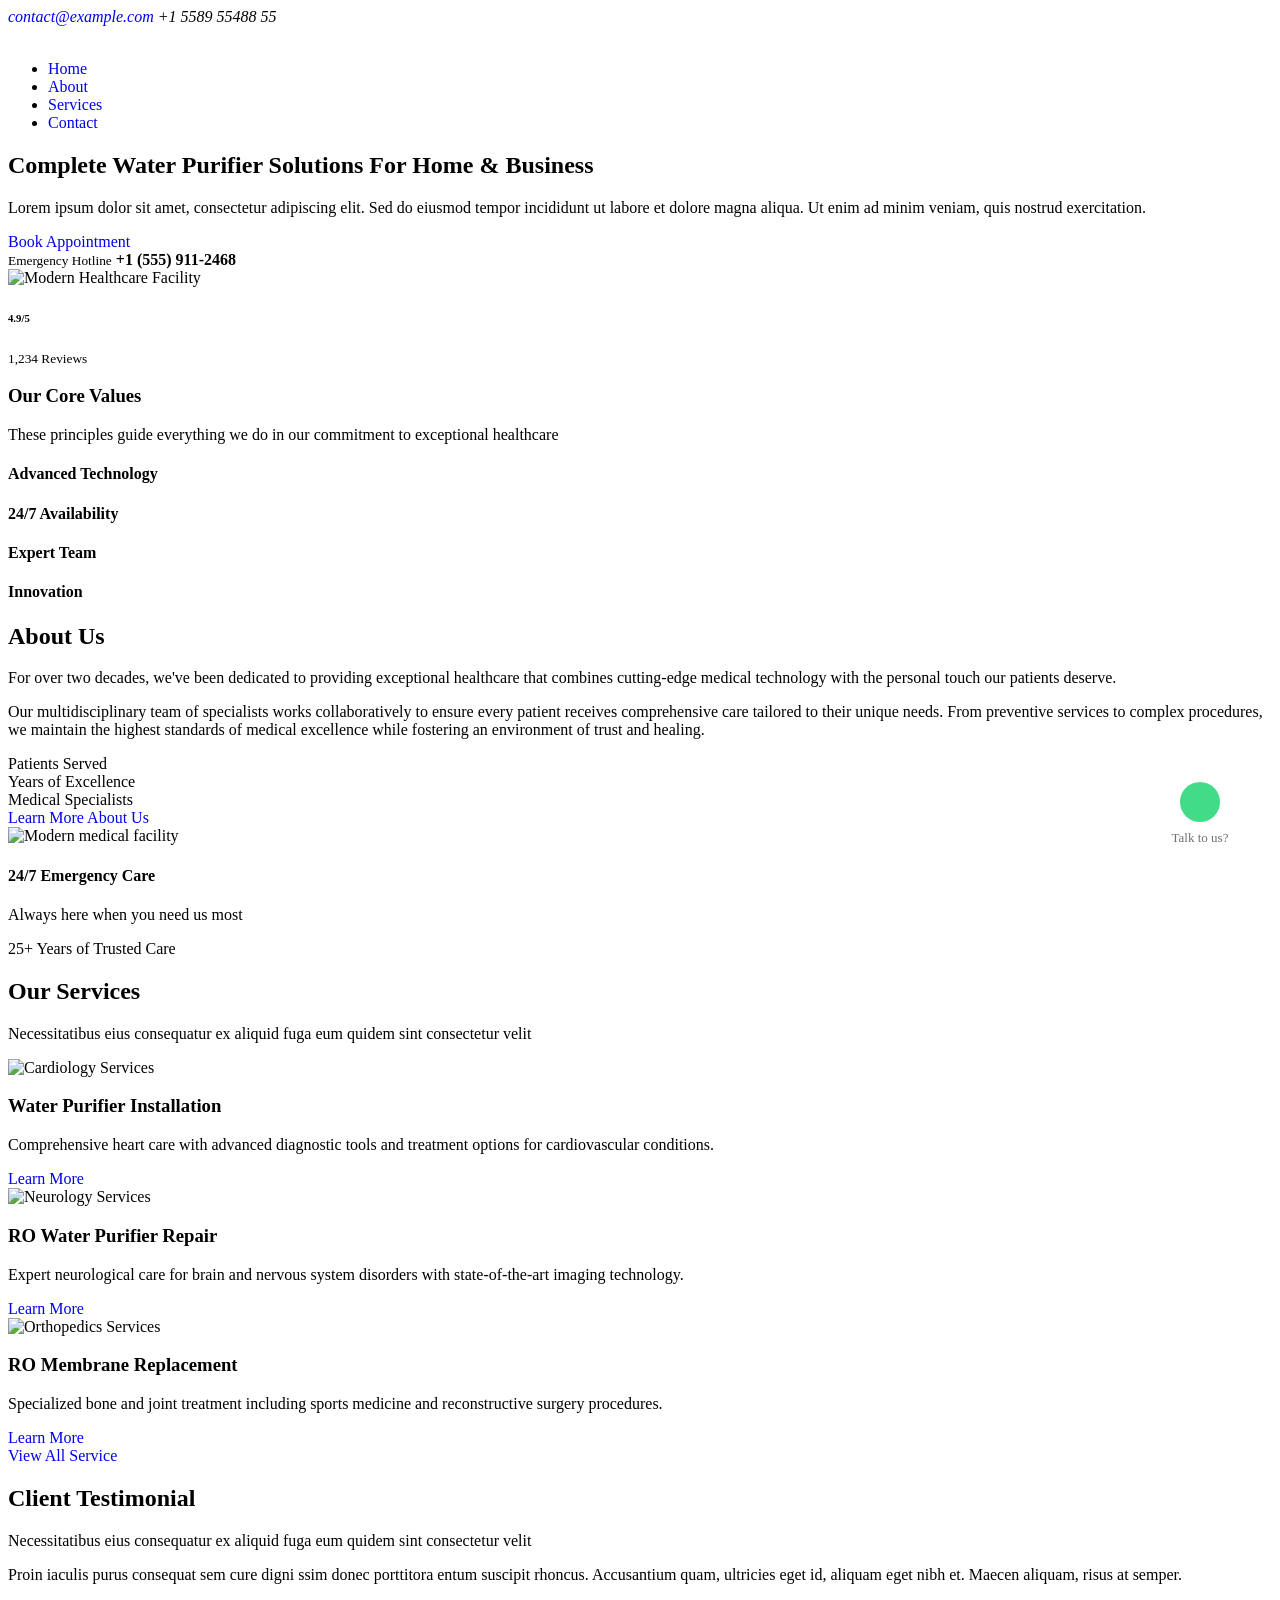
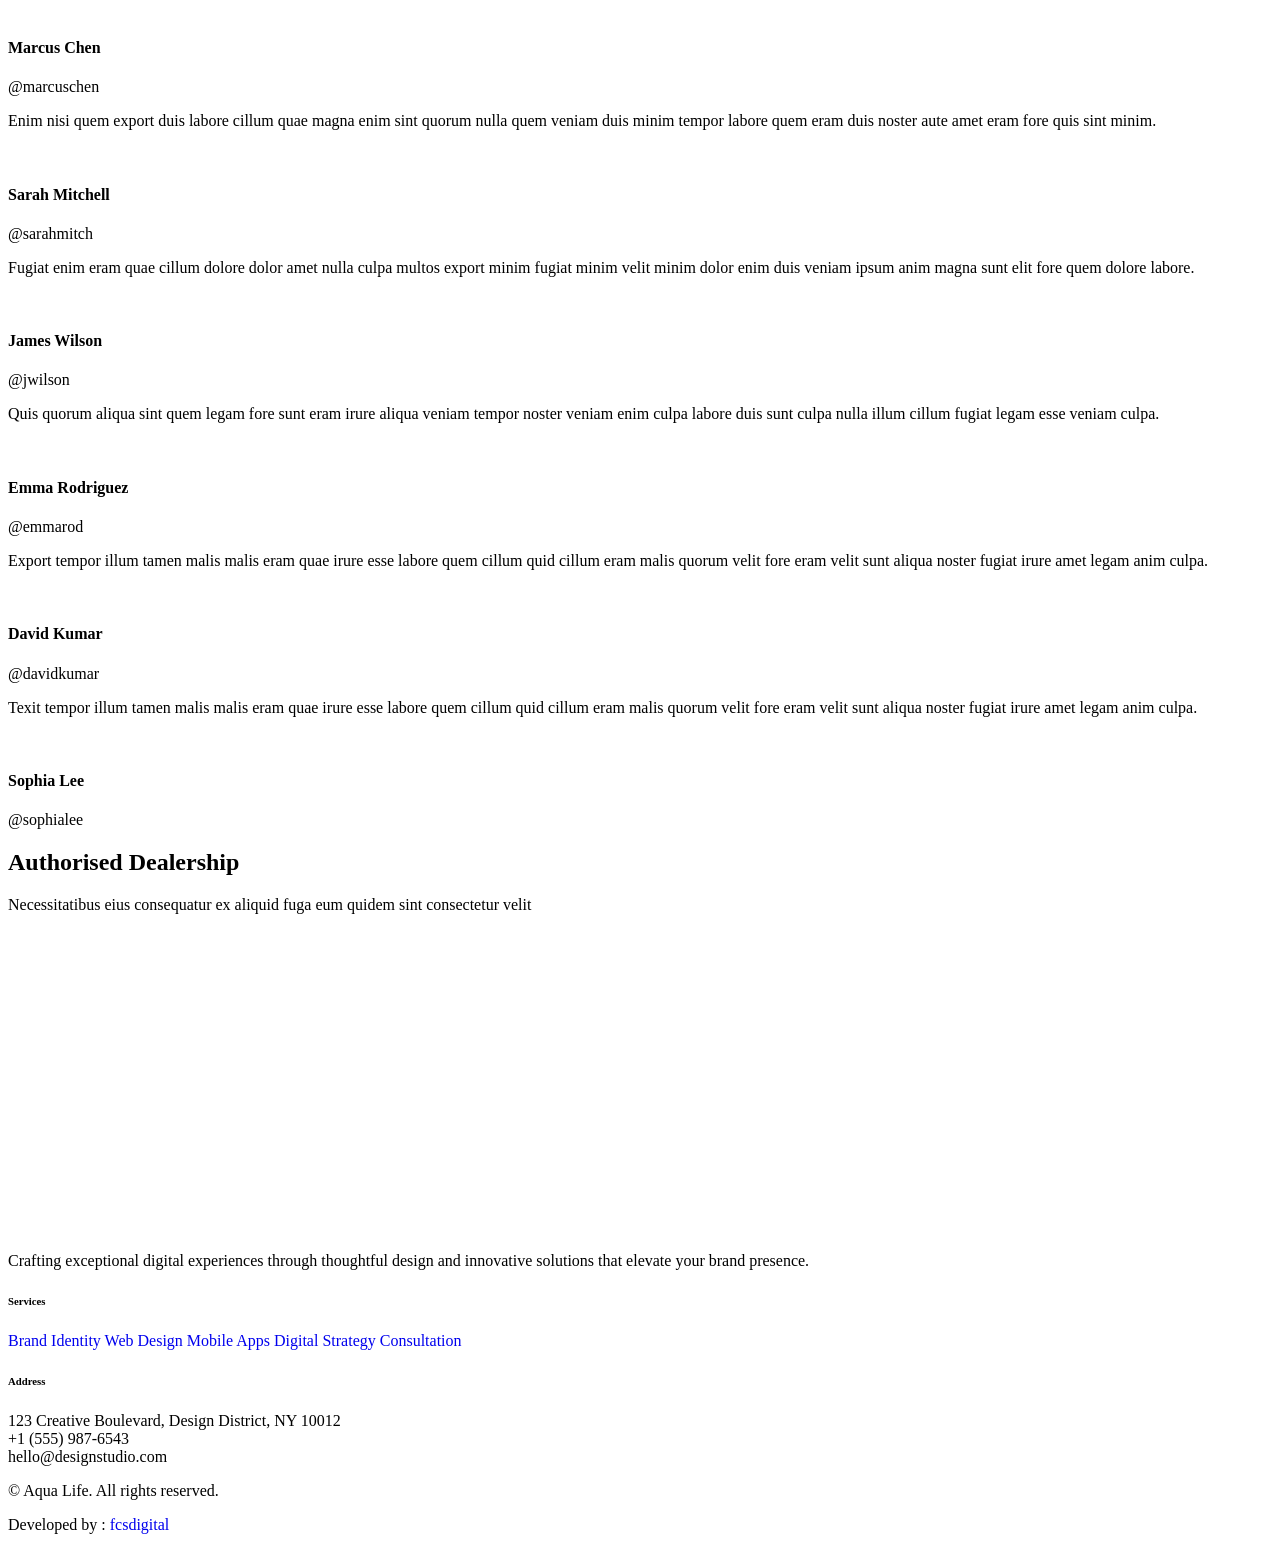
==== index.html @ d65ef641 "Add files via upload" ====
<!DOCTYPE html>
<html lang="en">

<head>
  <meta charset="utf-8">
  <meta content="width=device-width, initial-scale=1.0" name="viewport">
  <title>Aqua Life</title>
  <meta name="description" content="">
  <meta name="keywords" content="">

  <!-- Favicons -->
  <link href="assets/img/favicon.png" rel="icon">
  <link href="assets/img/apple-touch-icon.png" rel="apple-touch-icon">

  <!-- Fonts -->
  <link href="https://fonts.googleapis.com" rel="preconnect">
  <link href="https://fonts.gstatic.com" rel="preconnect" crossorigin>
  <link
    href="https://fonts.googleapis.com/css2?family=Roboto:ital,wght@0,100;0,300;0,400;0,500;0,700;0,900;1,100;1,300;1,400;1,500;1,700;1,900&family=Montserrat:ital,wght@0,100;0,200;0,300;0,400;0,500;0,600;0,700;0,800;0,900;1,100;1,200;1,300;1,400;1,500;1,600;1,700;1,800;1,900&family=Lato:ital,wght@0,100;0,300;0,400;0,700;0,900;1,100;1,300;1,400;1,700;1,900&display=swap"
    rel="stylesheet">

  <!-- Vendor CSS Files -->
  <link href="assets/vendor/bootstrap/css/bootstrap.min.css" rel="stylesheet">
  <link href="assets/vendor/bootstrap-icons/bootstrap-icons.css" rel="stylesheet">
  <link href="assets/vendor/aos/aos.css" rel="stylesheet">
  <link href="assets/vendor/glightbox/css/glightbox.min.css" rel="stylesheet">
  <link href="assets/vendor/fontawesome-free/css/all.min.css" rel="stylesheet">
  <link href="assets/vendor/swiper/swiper-bundle.min.css" rel="stylesheet">

  <!-- Main CSS File -->
  <link href="assets/css/main.css" rel="stylesheet">

  <!-- =======================================================
  * Template Name: Clinic
  * Template URL: https://bootstrapmade.com/clinic-bootstrap-template/
  * Updated: Jul 23 2025 with Bootstrap v5.3.7
  * Author: BootstrapMade.com
  * License: https://bootstrapmade.com/license/
  ======================================================== -->
</head>

<body class="index-page">

  <header id="header" class="header">

    <div class="topbar d-flex align-items-center dark-background">
      <div class="container d-flex justify-content-center justify-content-md-between">
        <div class="contact-info d-flex align-items-center">
          <i class="bi bi-envelope d-flex align-items-center"><a
              href="mailto:contact@example.com">contact@example.com</a></i>
          <i class="bi bi-phone d-flex align-items-center ms-4"><span>+1 5589 55488 55</span></i>
        </div>
        <div class="social-links d-none d-md-flex align-items-center">
          <a href="#!" class="twitter"><i class="bi bi-twitter-x"></i></a>
          <a href="#!" class="facebook"><i class="bi bi-facebook"></i></a>
          <a href="#!" class="instagram"><i class="bi bi-instagram"></i></a>
          <a href="#!" class="linkedin"><i class="bi bi-linkedin"></i></a>
        </div>
      </div>
    </div><!-- End Top Bar -->

    <div class="branding d-flex align-items-cente">

      <div class="container position-relative d-flex align-items-center justify-content-between">
        <a href="index.html" class="logo d-flex align-items-center">
          <!-- Uncomment the line below if you also wish to use an image logo -->
          <img src="assets/logo.png" alt="">
          <!-- <h1 class="sitename">Clinic</h1> -->
        </a>

        <nav id="navmenu" class="navmenu">
          <ul>
            <li><a href="index.html" class="active">Home</a></li>
            <li><a href="about.html">About</a></li>
            <li><a href="services.html">Services</a></li>
            <li><a href="contact.html">Contact</a></li>
          </ul>
          <i class="mobile-nav-toggle d-xl-none bi bi-list"></i>
        </nav>

      </div>

    </div>

  </header>

  <main class="main">

    <!-- Hero Section -->
    <section id="hero" class="hero mt_top_section">

      <div class="container" data-aos="fade-up" data-aos-delay="100">

        <div class="row align-items-center">
          <div class="col-lg-6">
            <div class="hero-content">

<h1 data-aos="fade-right" data-aos-delay="300">
    Complete <span class="highlight">Water Purifier Solutions</span> For Home & Business
</h1>

              <p class="hero-description" data-aos="fade-right" data-aos-delay="400">
                Lorem ipsum dolor sit amet, consectetur adipiscing elit. Sed do eiusmod tempor incididunt ut labore et
                dolore magna aliqua. Ut enim ad minim veniam, quis nostrud exercitation.
              </p>

              <div class="hero-actions" data-aos="fade-right" data-aos-delay="600">

                <a href="appointment.html" class="btn btn-outline glightbox">Book Appointment</a>
              </div>

              <div class="emergency-contact" data-aos="fade-right" data-aos-delay="700">
                <div class="emergency-icon">
                  <i class="bi bi-telephone-fill"></i>
                </div>
                <div class="emergency-info">
                  <small>Emergency Hotline</small>
                  <strong>+1 (555) 911-2468</strong>
                </div>
              </div>
            </div>
          </div>

          <div class="col-lg-6">
            <div class="hero-visual" data-aos="fade-left" data-aos-delay="400">
              <div class="main-image">
                <img src="assets/img/aqua_life.jpg" alt="Modern Healthcare Facility" class="img-fluid">
                <div class="floating-card rating-card">
                  <div class="card-content">
                    <div class="rating-stars">
                      <i class="bi bi-star-fill"></i>
                      <i class="bi bi-star-fill"></i>
                      <i class="bi bi-star-fill"></i>
                      <i class="bi bi-star-fill"></i>
                      <i class="bi bi-star-fill"></i>
                    </div>
                    <h6>4.9/5</h6>
                    <small>1,234 Reviews</small>
                  </div>
                </div>
              </div>
              <div class="background-elements">
                <div class="element element-1"></div>
                <div class="element element-2"></div>
                <div class="element element-3"></div>
              </div>
            </div>
          </div>
        </div>

      </div>

    </section><!-- /Hero Section -->



    <section id="about" class="about">

      <div class="container" data-aos="fade-up" data-aos-delay="100">

        <div class="values-section" data-aos="fade-up" data-aos-delay="300">
          <div class="row">
            <div class="col-lg-12 text-center">
              <h3>Our Core Values</h3>
              <p class="section-description">These principles guide everything we do in our commitment to exceptional
                healthcare</p>
            </div>
          </div>

          <div class="row">
            <div class="col-lg-3 col-md-6" data-aos="fade-up" data-aos-delay="100">
              <div class="value-item">
                <div class="value-icon">
                  <i class="bi bi-shield-check"></i>
                </div>
                <h4>Advanced Technology</h4>
                
              </div>
            </div>

            <div class="col-lg-3 col-md-6" data-aos="fade-up" data-aos-delay="200">
              <div class="value-item">
                <div class="value-icon">
                  <i class="bi bi-clock"></i>
                </div>
                <h4>24/7 Availability</h4>
                
              </div>
            </div>

            <div class="col-lg-3 col-md-6" data-aos="fade-up" data-aos-delay="300">
              <div class="value-item">
                <div class="value-icon">
                  <i class="bi bi-people"></i>
                </div>
                <h4>Expert Team</h4>
                
              </div>
            </div>

            <div class="col-lg-3 col-md-6" data-aos="fade-up" data-aos-delay="400">
              <div class="value-item">
                <div class="value-icon">
                  <i class="bi bi-lightbulb"></i>
                </div>
                <h4>Innovation</h4>
                
              </div>
            </div>
          </div><!-- End Values Row -->
        </div><!-- End Values Section -->


      </div>

    </section><!-- /About Section -->






    <!-- Home About Section -->
    <section id="home-about" class="home-about section">

      <div class="container" data-aos="fade-up" data-aos-delay="100">

        <div class="row align-items-center">
          <div class="col-lg-6 mb-5 mb-lg-0" data-aos="fade-right" data-aos-delay="200">
            <div class="about-content">
              <h2 class="section-heading">About Us</h2>
              <p class="lead-text">For over two decades, we've been dedicated to providing exceptional healthcare that
                combines cutting-edge medical technology with the personal touch our patients deserve.</p>

              <p>Our multidisciplinary team of specialists works collaboratively to ensure every patient receives
                comprehensive care tailored to their unique needs. From preventive services to complex procedures, we
                maintain the highest standards of medical excellence while fostering an environment of trust and
                healing.</p>

              <div class="stats-grid">
                <div class="stat-item">
                  <div class="stat-number purecounter" data-purecounter-start="0" data-purecounter-end="15000"
                    data-purecounter-duration="1"></div>
                  <div class="stat-label">Patients Served</div>
                </div>
                <div class="stat-item">
                  <div class="stat-number purecounter" data-purecounter-start="0" data-purecounter-end="25"
                    data-purecounter-duration="1"></div>
                  <div class="stat-label">Years of Excellence</div>
                </div>
                <div class="stat-item">
                  <div class="stat-number purecounter" data-purecounter-start="0" data-purecounter-end="50"
                    data-purecounter-duration="1"></div>
                  <div class="stat-label">Medical Specialists</div>
                </div>
              </div>

              <div class="cta-section">
                <a href="about.html" class="btn-primary">Learn More About Us</a>
              </div>
            </div>
          </div>

          <div class="col-lg-6" data-aos="fade-left" data-aos-delay="300">
            <div class="about-visual">
              <div class="main-image">
                <img src="assets/home_about_us.jpg" alt="Modern medical facility" class="img-fluid">
              </div>
              <div class="floating-card">
                <div class="card-content">
                  <div class="icon">
                    <i class="bi bi-heart-pulse"></i>
                  </div>
                  <div class="card-text">
                    <h4>24/7 Emergency Care</h4>
                    <p>Always here when you need us most</p>
                  </div>
                </div>
              </div>
              <div class="experience-badge">
                <div class="badge-content">
                  <span class="years">25+</span>
                  <span class="text">Years of Trusted Care</span>
                </div>
              </div>
            </div>
          </div>
        </div>

      </div>

    </section><!-- /Home About Section -->


    <section id="services" class="services section">

            <!-- Section Title -->
      <div class="container section-title" data-aos="fade-up">
        <h2>Our Services</h2>
        <p>Necessitatibus eius consequatur ex aliquid fuga eum quidem sint consectetur velit</p>
      </div><!-- End Section Title -->

      <div class="container" data-aos="fade-up" data-aos-delay="100">

        <div class="row gy-4">

          <div class="col-lg-4 col-md-6" data-aos="fade-up" data-aos-delay="200">
            <div class="service-item">
              <div class="service-image">
                <img src="assets/img/s1.jpg" alt="Cardiology Services" class="img-fluid">
                <div class="service-overlay">
                  <i class="fas fa-heartbeat"></i>
                </div>
              </div>
              <div class="service-content">
                <h3>Water Purifier Installation</h3>
                <p>Comprehensive heart care with advanced diagnostic tools and treatment options for cardiovascular
                  conditions.</p>

                <a href="service-details.html" class="service-btn">
                  <span>Learn More</span>
                  <i class="fas fa-arrow-right"></i>
                </a>
              </div>
            </div>
          </div><!-- End Service Item -->

          <div class="col-lg-4 col-md-6" data-aos="fade-up" data-aos-delay="250">
            <div class="service-item">
              <div class="service-image">
                <img src="assets/img/s2.jpg" alt="Neurology Services" class="img-fluid">
                <div class="service-overlay">
                  <i class="fas fa-brain"></i>
                </div>
              </div>
              <div class="service-content">
                <h3>RO Water Purifier Repair</h3>
                <p>Expert neurological care for brain and nervous system disorders with state-of-the-art imaging
                  technology.</p>

                <a href="service-details.html" class="service-btn">
                  <span>Learn More</span>
                  <i class="fas fa-arrow-right"></i>
                </a>
              </div>
            </div>
          </div><!-- End Service Item -->

          <div class="col-lg-4 col-md-6" data-aos="fade-up" data-aos-delay="300">
            <div class="service-item">
              <div class="service-image">
                <img src="assets/img/s1.jpg" alt="Orthopedics Services" class="img-fluid">
                <div class="service-overlay">
                  <i class="fas fa-bone"></i>
                </div>
              </div>
              <div class="service-content">
                <h3>RO Membrane Replacement</h3>
                <p>Specialized bone and joint treatment including sports medicine and reconstructive surgery procedures.
                </p>

                <a href="service-details.html" class="service-btn">
                  <span>Learn More</span>
                  <i class="fas fa-arrow-right"></i>
                </a>
              </div>
            </div>
          </div><!-- End Service Item -->

        </div>

                <div class="text-center mt-5" data-aos="fade-up" data-aos-delay="700">
          <a href="doctors.html" class="btn-view-all">
            View All Service
            <i class="bi bi-arrow-right"></i>
          </a>
        </div>

      </div>

    </section><!-- /Services Section -->


    <!-- Featured Testimonials Section -->
    <section id="featured-testimonials" class="featured-testimonials section">

            <!-- Section Title -->
      <div class="container section-title" data-aos="fade-up">
        <h2>Client Testimonial</h2>
        <p>Necessitatibus eius consequatur ex aliquid fuga eum quidem sint consectetur velit</p>
      </div><!-- End Section Title -->

      <div class="container" data-aos="fade-up" data-aos-delay="100">

        <div class="testimonials-14 swiper init-swiper">
          <script type="application/json" class="swiper-config">
            {
              "loop": true,
              "speed": 600,
              "autoplay": {
                "delay": 5000
              },
              "slidesPerView": 3,
              "spaceBetween": 24,
              "pagination": {
                "el": ".swiper-pagination",
                "type": "bullets",
                "clickable": true
              },
              "breakpoints": {
                "320": {
                  "slidesPerView": 1,
                  "spaceBetween": 16
                },
                "768": {
                  "slidesPerView": 2,
                  "spaceBetween": 24
                },
                "1200": {
                  "slidesPerView": 3,
                  "spaceBetween": 24
                }
              }
            }
          </script>

          <div class="swiper-wrapper">

            <!-- Testimonial Item 1 -->
            <div class="swiper-slide">
              <div class="testimonial-item">
                <div class="stars">
                  <i class="bi bi-star-fill"></i>
                  <i class="bi bi-star-fill"></i>
                  <i class="bi bi-star-fill"></i>
                  <i class="bi bi-star-fill"></i>
                  <i class="bi bi-star-fill"></i>
                </div>
                <p>Proin iaculis purus consequat sem cure digni ssim donec porttitora entum suscipit rhoncus.
                  Accusantium quam, ultricies eget id, aliquam eget nibh et. Maecen aliquam, risus at semper.</p>
                <div class="profile">
                  <img src="assets/img/person/person-m-9.webp" class="testimonial-img" alt="" loading="lazy">
                  <div class="info">
                    <h4>Marcus Chen <i class="bi bi-patch-check-fill"></i></h4>
                    <span>@marcuschen</span>
                  </div>
                </div>
              </div>
            </div><!-- End testimonial item -->

            <!-- Testimonial Item 2 -->
            <div class="swiper-slide">
              <div class="testimonial-item">
                <div class="stars">
                  <i class="bi bi-star-fill"></i>
                  <i class="bi bi-star-fill"></i>
                  <i class="bi bi-star-fill"></i>
                  <i class="bi bi-star-fill"></i>
                  <i class="bi bi-star-fill"></i>
                </div>
                <p>Enim nisi quem export duis labore cillum quae magna enim sint quorum nulla quem veniam duis minim
                  tempor labore quem eram duis noster aute amet eram fore quis sint minim.</p>
                <div class="profile">
                  <img src="assets/img/person/person-f-5.webp" class="testimonial-img" alt="" loading="lazy">
                  <div class="info">
                    <h4>Sarah Mitchell <i class="bi bi-patch-check-fill"></i></h4>
                    <span>@sarahmitch</span>
                  </div>
                </div>
              </div>
            </div><!-- End testimonial item -->

            <!-- Testimonial Item 3 -->
            <div class="swiper-slide">
              <div class="testimonial-item">
                <div class="stars">
                  <i class="bi bi-star-fill"></i>
                  <i class="bi bi-star-fill"></i>
                  <i class="bi bi-star-fill"></i>
                  <i class="bi bi-star-fill"></i>
                  <i class="bi bi-star-fill"></i>
                </div>
                <p>Fugiat enim eram quae cillum dolore dolor amet nulla culpa multos export minim fugiat minim velit
                  minim dolor enim duis veniam ipsum anim magna sunt elit fore quem dolore labore.</p>
                <div class="profile">
                  <img src="assets/img/person/person-f-12.webp" class="testimonial-img" alt="" loading="lazy">
                  <div class="info">
                    <h4>James Wilson <i class="bi bi-patch-check-fill"></i></h4>
                    <span>@jwilson</span>
                  </div>
                </div>
              </div>
            </div><!-- End testimonial item -->

            <!-- Testimonial Item 4 -->
            <div class="swiper-slide">
              <div class="testimonial-item">
                <div class="stars">
                  <i class="bi bi-star-fill"></i>
                  <i class="bi bi-star-fill"></i>
                  <i class="bi bi-star-fill"></i>
                  <i class="bi bi-star-fill"></i>
                  <i class="bi bi-star-fill"></i>
                </div>
                <p>Quis quorum aliqua sint quem legam fore sunt eram irure aliqua veniam tempor noster veniam enim culpa
                  labore duis sunt culpa nulla illum cillum fugiat legam esse veniam culpa.</p>
                <div class="profile">
                  <img src="assets/img/person/person-m-12.webp" class="testimonial-img" alt="" loading="lazy">
                  <div class="info">
                    <h4>Emma Rodriguez <i class="bi bi-patch-check-fill"></i></h4>
                    <span>@emmarod</span>
                  </div>
                </div>
              </div>
            </div><!-- End testimonial item -->

            <!-- Testimonial Item 5 -->
            <div class="swiper-slide">
              <div class="testimonial-item">
                <div class="stars">
                  <i class="bi bi-star-fill"></i>
                  <i class="bi bi-star-fill"></i>
                  <i class="bi bi-star-fill"></i>
                  <i class="bi bi-star-fill"></i>
                  <i class="bi bi-star-fill"></i>
                </div>
                <p>Export tempor illum tamen malis malis eram quae irure esse labore quem cillum quid cillum eram malis
                  quorum velit fore eram velit sunt aliqua noster fugiat irure amet legam anim culpa.</p>
                <div class="profile">
                  <img src="assets/img/person/person-m-13.webp" class="testimonial-img" alt="" loading="lazy">
                  <div class="info">
                    <h4>David Kumar <i class="bi bi-patch-check-fill"></i></h4>
                    <span>@davidkumar</span>
                  </div>
                </div>
              </div>
            </div><!-- End testimonial item -->

            <!-- Testimonial Item 6 -->
            <div class="swiper-slide">
              <div class="testimonial-item">
                <div class="stars">
                  <i class="bi bi-star-fill"></i>
                  <i class="bi bi-star-fill"></i>
                  <i class="bi bi-star-fill"></i>
                  <i class="bi bi-star-fill"></i>
                  <i class="bi bi-star-fill"></i>
                </div>
                <p>Texit tempor illum tamen malis malis eram quae irure esse labore quem cillum quid cillum eram malis
                  quorum velit fore eram velit sunt aliqua noster fugiat irure amet legam anim culpa.</p>
                <div class="profile">
                  <img src="assets/img/person/person-f-13.webp" class="testimonial-img" alt="" loading="lazy">
                  <div class="info">
                    <h4>Sophia Lee <i class="bi bi-patch-check-fill"></i></h4>
                    <span>@sophialee</span>
                  </div>
                </div>
              </div>
            </div><!-- End testimonial item -->

          </div>

          <div class="swiper-pagination"></div>

        </div>

      </div>

    </section><!-- /Featured Testimonials Section -->


<section class="mt_partner">

            <!-- Section Title -->
      <div class="container section-title" data-aos="fade-up">
        <h2>Authorised Dealership</h2>
        <p>Necessitatibus eius consequatur ex aliquid fuga eum quidem sint consectetur velit</p>
      </div><!-- End Section Title -->

    <div class="container-fluid px-0">

        <div class="partner-slider-wrapper">

            <div class="partner-slider" id="partnerSlider">

                <div class="partner-item">
                    <img src="assets/img/clients/clients-1.webp" alt="">
                </div>

                <div class="partner-item">
                    <img src="assets/img/clients/clients-2.webp" alt="">
                </div>

                <div class="partner-item">
                    <img src="assets/img/clients/clients-3.webp" alt="">
                </div>

                <div class="partner-item">
                    <img src="assets/img/clients/clients-4.webp" alt="">
                </div>

                <div class="partner-item">
                    <img src="assets/img/clients/clients-1.webp" alt="">
                </div>

                <div class="partner-item">
                    <img src="assets/img/clients/clients-2.webp" alt="">
                </div>

                <div class="partner-item">
                    <img src="assets/img/clients/clients-3.webp" alt="">
                </div>

                <div class="partner-item">
                    <img src="assets/img/clients/clients-4.webp" alt="">
                </div>

            </div>

        </div>

    </div>
</section>



  </main>

  <footer id="footer" class="footer-16 footer position-relative">

    <div class="container">

      <div class="footer-main" data-aos="fade-up" data-aos-delay="100">
        <div class="row align-items-start">

          <div class="col-lg-5">
            <div class="brand-section">
              <a href="index.html" class="logo d-flex align-items-center mb-4">
                <img class="footer_logo" src="assets/logo.png" alt="">
              </a>
              <p class="brand-description">Crafting exceptional digital experiences through thoughtful design and
                innovative solutions that elevate your brand presence.</p>


            </div>
          </div>

          <div class="col-lg-7">
            <div class="footer-nav-wrapper">
              <div class="row">





                <div class="col-6 col-lg-6">
                  <div class="nav-column">
                    <h6>Services</h6>
                    <nav class="footer-nav">
                      <a href="#!">Brand Identity</a>
                      <a href="#!">Web Design</a>
                      <a href="#!">Mobile Apps</a>
                      <a href="#!">Digital Strategy</a>
                      <a href="#!">Consultation</a>
                    </nav>
                  </div>
                </div>

                <div class="col-6 col-lg-6">
                  <div class="nav-column">
                    <h6>Address</h6>

              <div class="contact-info mt-1">
                <div class="contact-item">
                  <i class="bi bi-geo-alt"></i>
                  <span>123 Creative Boulevard, Design District, NY 10012</span>
                </div>
                <div class="contact-item">
                  <i class="bi bi-telephone"></i>
                  <span>+1 (555) 987-6543</span>
                </div>
                <div class="contact-item">
                  <i class="bi bi-envelope"></i>
                  <span>hello@designstudio.com</span>
                </div>
              </div>
                  </div>
                </div>




              </div>
            </div>
          </div>

        </div>
      </div>

    </div>

    <div class="footer-bottom">
      <div class="container">
        <div class="bottom-content" data-aos="fade-up" data-aos-delay="300">
          <div class="row align-items-center">

            <div class="col-lg-6">
              <div class="copyright">
                <p>© <span class="sitename">Aqua Life</span>. All rights reserved.</p>
              </div>
            </div>

            <div class="col-lg-6">
              <div class="legal-links">
                <div class="credits">
                  Developed by : <a href="https://www.fcsdigital.com/">fcsdigital</a>
                </div>
              </div>
            </div>

          </div>
        </div>
      </div>
    </div>

  </footer>

  <!-- Scroll Top -->
  <a href="#!" id="scroll-top" class="scroll-top d-flex align-items-center justify-content-center"><i
      class="bi bi-arrow-up-short"></i></a>

  <!-- Preloader -->
  <div id="preloader"></div>



<style type="text/css">
  a{
  text-decoration:none;
}
.floating_btn {
  position: fixed;
  bottom: 30px;
  right: 30px;
  width: 100px;
  height: 100px;
  display: flex;
  flex-direction: column;
  align-items:center;
  justify-content:center;
  z-index: 1000;
}

@keyframes pulsing {
  to {
    box-shadow: 0 0 0 30px rgba(232, 76, 61, 0);
  }
}

.contact_icon {
  background-color: #42db87;
  color: #fff;
  width: 40px;
  height: 40px;
  font-size:20px;
  border-radius: 50px;
  text-align: center;
  box-shadow: 2px 2px 3px #999;
  display: flex;
  align-items: center;
  justify-content: center;
  transform: translatey(0px);
  animation: pulse 1.5s infinite;
  box-shadow: 0 0 0 0 #42db87;
  -webkit-animation: pulsing 1.25s infinite cubic-bezier(0.66, 0, 0, 1);
  -moz-animation: pulsing 1.25s infinite cubic-bezier(0.66, 0, 0, 1);
  -ms-animation: pulsing 1.25s infinite cubic-bezier(0.66, 0, 0, 1);
  animation: pulsing 1.25s infinite cubic-bezier(0.66, 0, 0, 1);
  font-weight: normal;
  font-family: sans-serif;
  text-decoration: none !important;
  transition: all 300ms ease-in-out;
}


.text_icon {
  margin-top: 8px;
  color: #707070;
  font-size: 13px;
}
</style>

<div class="floating_btn">
    <a target="_blank" href="https://wa.me/9123456789">
      <div class="contact_icon">
        <i class="fa-brands fa-whatsapp"></i>
      </div>
    </a>
    <p class="text_icon">Talk to us?</p>
  </div>



  <!-- Vendor JS Files -->
  <script src="assets/vendor/bootstrap/js/bootstrap.bundle.min.js"></script>
  <script src="assets/vendor/php-email-form/validate.js"></script>
  <script src="assets/vendor/aos/aos.js"></script>
  <script src="assets/vendor/glightbox/js/glightbox.min.js"></script>
  <script src="assets/vendor/purecounter/purecounter_vanilla.js"></script>
  <script src="assets/vendor/swiper/swiper-bundle.min.js"></script>

  <!-- Main JS File -->
  <script src="assets/js/main.js"></script>

  <script>
// Duplicate items for seamless infinite loop
const slider = document.getElementById('partnerSlider');
slider.innerHTML += slider.innerHTML;
</script>

</body>

</html>
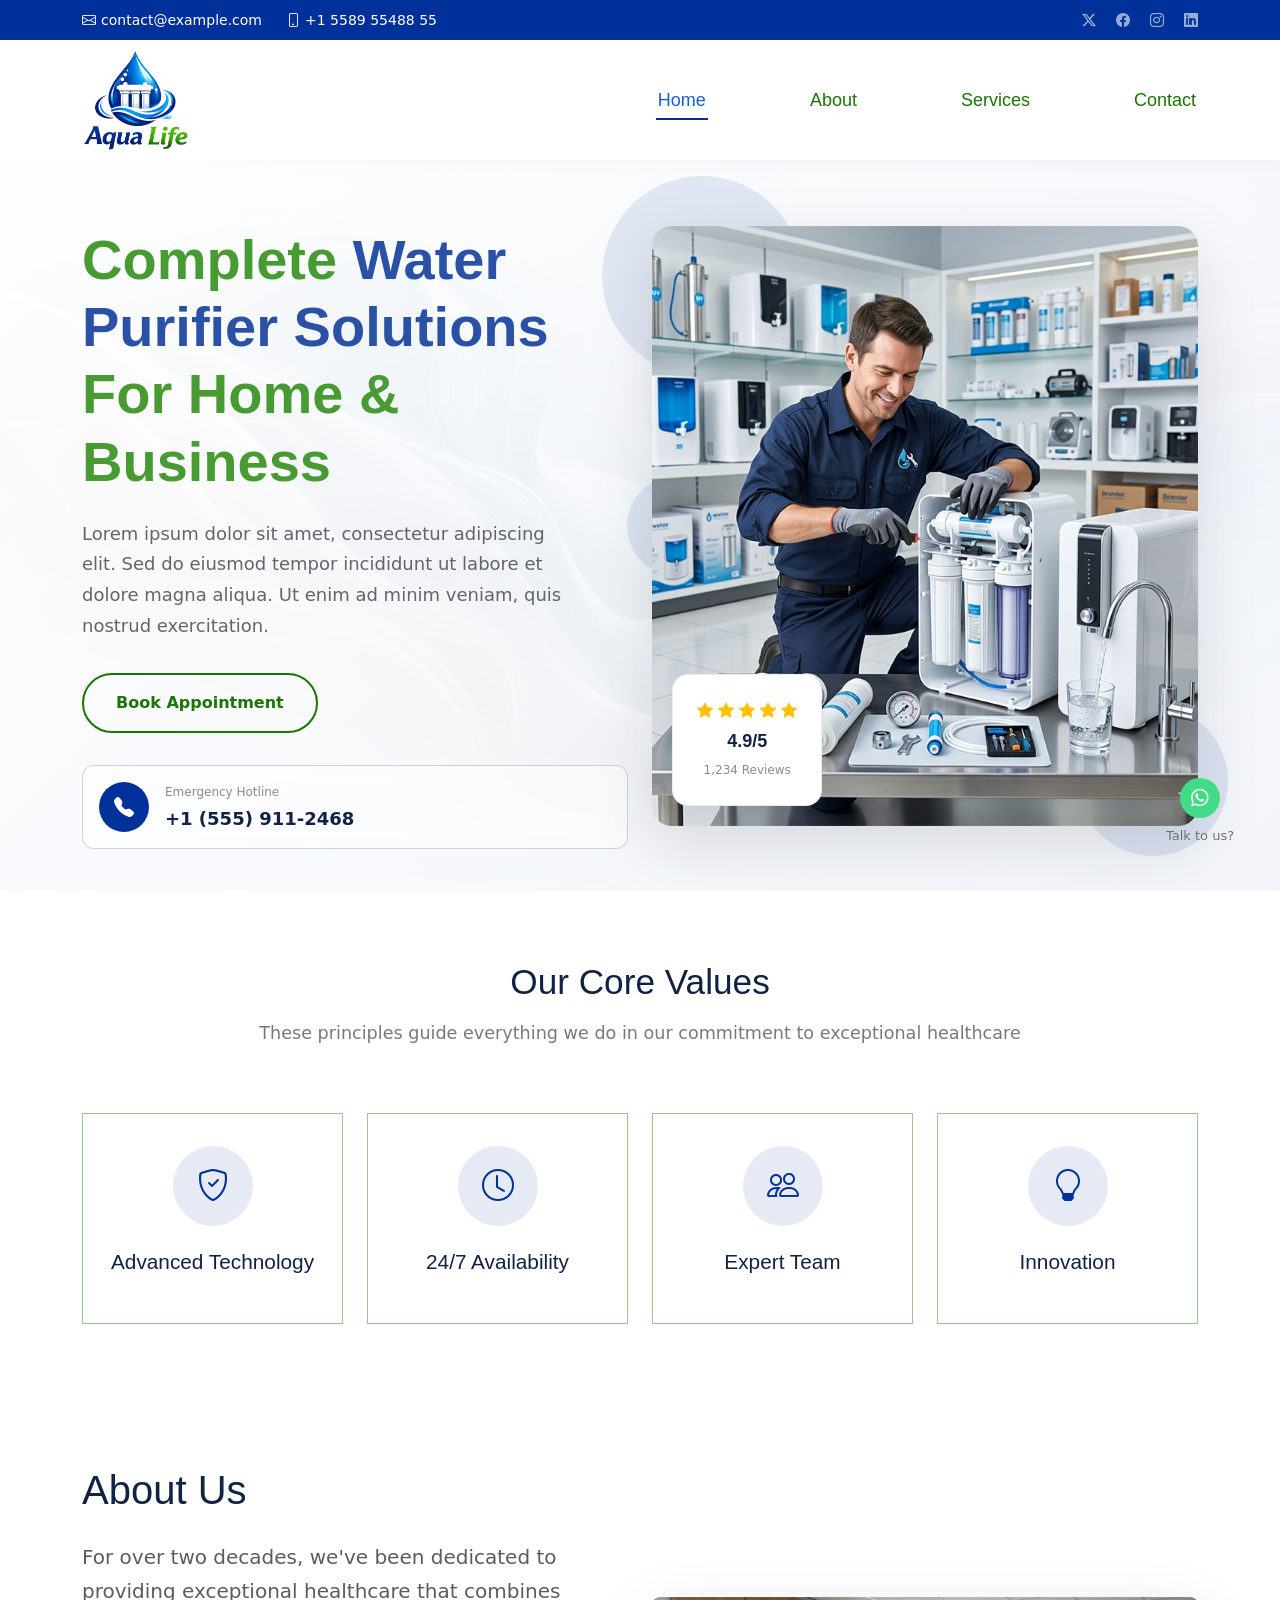
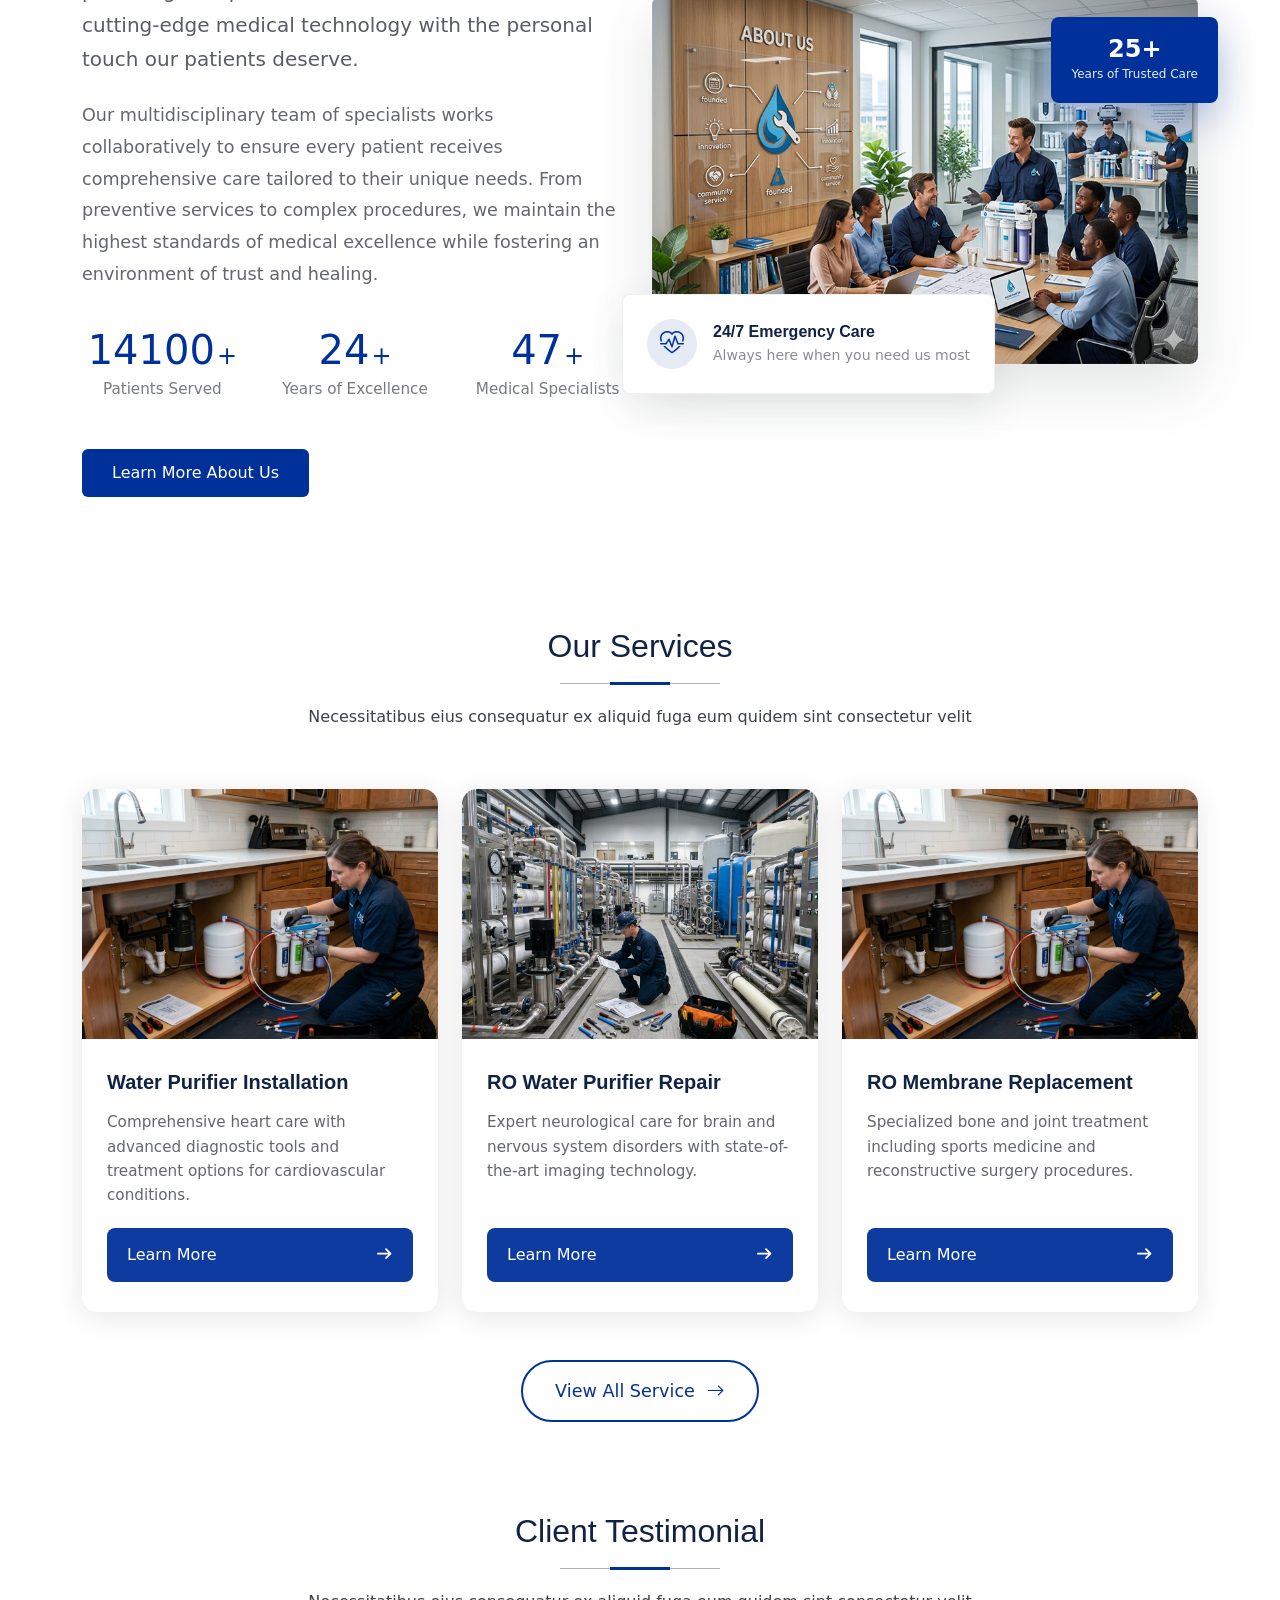
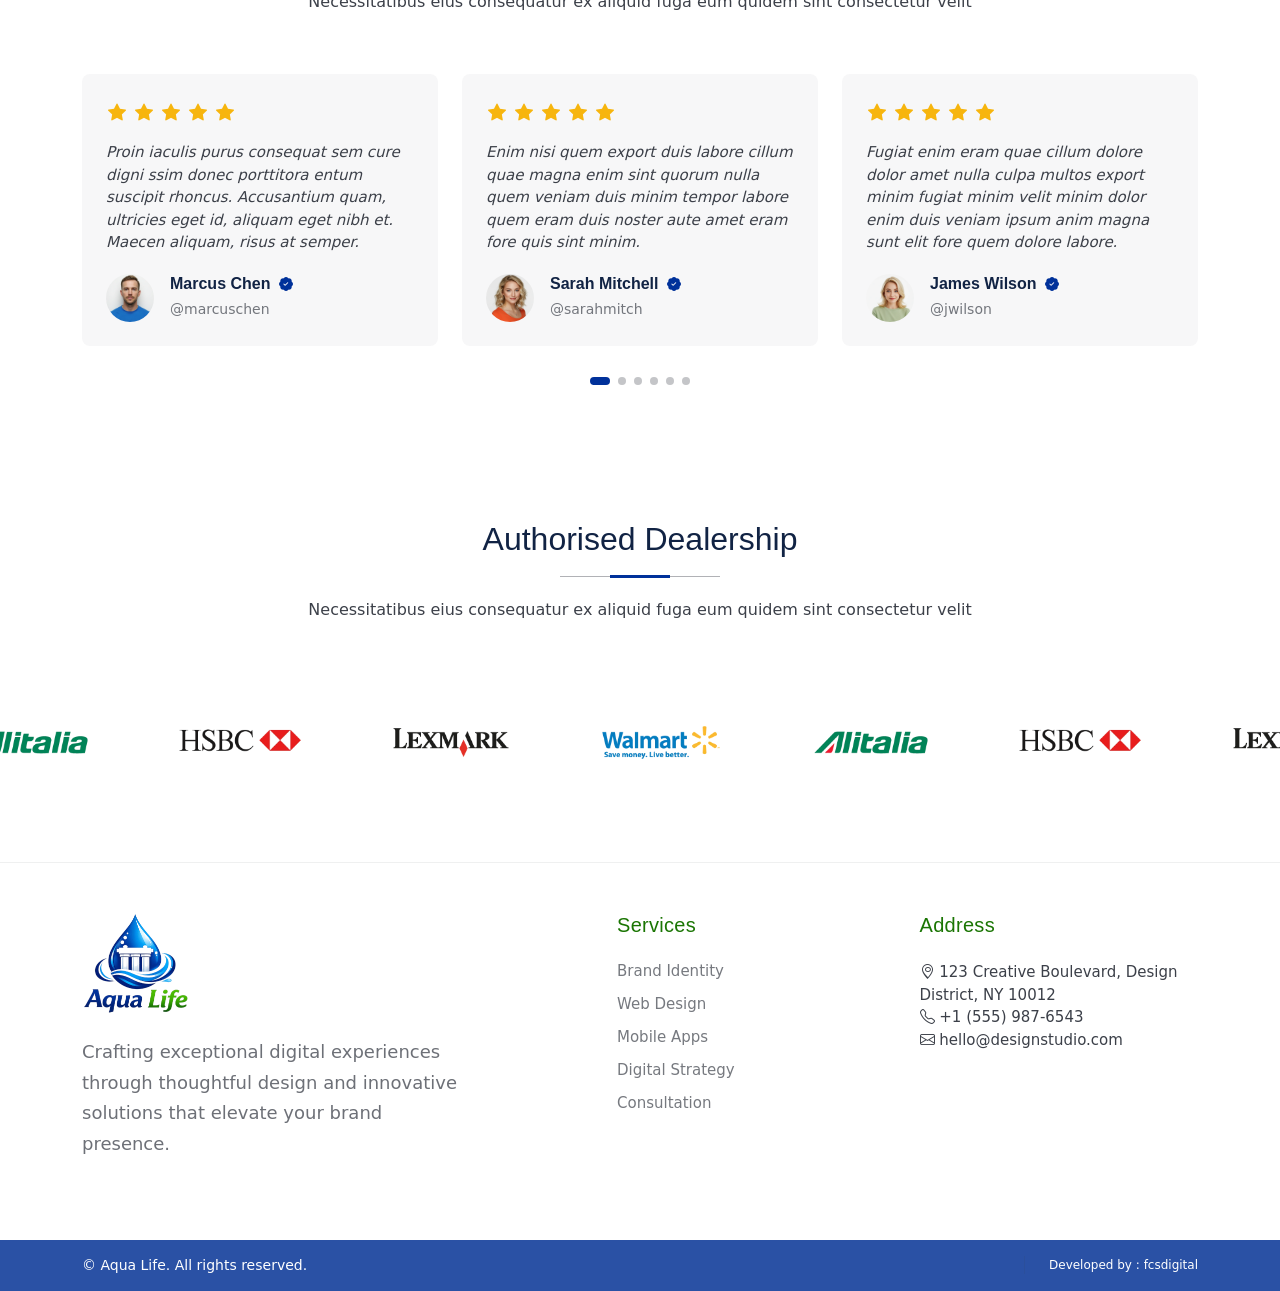
==== commit 6b0bd139: "Update index.html" ====
--- a/index.html
+++ b/index.html
@@ -317,7 +317,7 @@
                 <p>Comprehensive heart care with advanced diagnostic tools and treatment options for cardiovascular
                   conditions.</p>
 
-                <a href="service-details.html" class="service-btn">
+                <a href="#" class="service-btn">
                   <span>Learn More</span>
                   <i class="fas fa-arrow-right"></i>
                 </a>
@@ -338,7 +338,7 @@
                 <p>Expert neurological care for brain and nervous system disorders with state-of-the-art imaging
                   technology.</p>
 
-                <a href="service-details.html" class="service-btn">
+                <a href="#" class="service-btn">
                   <span>Learn More</span>
                   <i class="fas fa-arrow-right"></i>
                 </a>
@@ -359,7 +359,7 @@
                 <p>Specialized bone and joint treatment including sports medicine and reconstructive surgery procedures.
                 </p>
 
-                <a href="service-details.html" class="service-btn">
+                <a href="#" class="service-btn">
                   <span>Learn More</span>
                   <i class="fas fa-arrow-right"></i>
                 </a>
@@ -820,4 +820,4 @@
 
 </body>
 
-</html>+</html>
--- a/assets/css/main.css
+++ b/assets/css/main.css
@@ -0,0 +1,6347 @@
+/**
+* Template Name: Clinic
+* Template URL: https://bootstrapmade.com/clinic-bootstrap-template/
+* Updated: Jul 23 2025 with Bootstrap v5.3.7
+* Author: BootstrapMade.com
+* License: https://bootstrapmade.com/license/
+*/
+
+@charset "UTF-8";
+
+/*--------------------------------------------------------------
+# Font & Color Variables
+# Help: https://bootstrapmade.com/color-system/
+--------------------------------------------------------------*/
+/* Fonts */
+:root {
+  --default-font: "Roboto",  system-ui, -apple-system, "Segoe UI", Roboto, "Helvetica Neue", Arial, "Noto Sans", "Liberation Sans", sans-serif, "Apple Color Emoji", "Segoe UI Emoji", "Segoe UI Symbol", "Noto Color Emoji";
+  --heading-font: "Montserrat",  sans-serif;
+  --nav-font: "Lato",  sans-serif;
+}
+
+/* Global Colors - The following color variables are used throughout the website. Updating them here will change the color scheme of the entire website */
+:root { 
+  --background-color: #ffffff; /* Background color for the entire website, including individual sections */
+  --default-color: #3c4049; /* Default color used for the majority of the text content across the entire website */
+  --heading-color: #112344; /* Color for headings, subheadings and title throughout the website */
+  --accent-color: #00319a; /* Accent color that represents your brand on the website. It's used for buttons, links, and other elements that need to stand out */
+  --surface-color: #ffffff; /* The surface color is used as a background of boxed elements within sections, such as cards, icon boxes, or other elements that require a visual separation from the global background. */
+  --contrast-color: #ffffff; /* Contrast color for text, ensuring readability against backgrounds of accent, heading, or default colors. */
+  --green-color: #1a7503;
+  --blue-color:#00319a;
+  --deepgreen-color:#479b32;
+  --deepblue-color:#2a51a5;
+}
+
+/* Nav Menu Colors - The following color variables are used specifically for the navigation menu. They are separate from the global colors to allow for more customization options */
+:root {
+  --nav-color: #3c4049;  /* The default color of the main navmenu links */
+  --nav-hover-color: #175cdd; /* Applied to main navmenu links when they are hovered over or active */
+  --nav-mobile-background-color: #ffffff; /* Used as the background color for mobile navigation menu */
+  --nav-dropdown-background-color: #ffffff; /* Used as the background color for dropdown items that appear when hovering over primary navigation items */
+  --nav-dropdown-color: #3c4049; /* Used for navigation links of the dropdown items in the navigation menu. */
+  --nav-dropdown-hover-color: #175cdd; /* Similar to --nav-hover-color, this color is applied to dropdown navigation links when they are hovered over. */
+}
+
+/* Color Presets - These classes override global colors when applied to any section or element, providing reuse of the sam color scheme. */
+
+.light-background {
+  --background-color: #f4f8ff;
+  --surface-color: #ffffff;
+}
+
+.dark-background {
+  --background-color: #021418;
+  --default-color: #ffffff;
+  --heading-color: #ffffff;
+  --surface-color: #11262a;
+  --contrast-color: #ffffff;
+}
+
+/* Smooth scroll */
+:root {
+  scroll-behavior: smooth;
+}
+
+/*--------------------------------------------------------------
+# General Styling & Shared Classes
+--------------------------------------------------------------*/
+body {
+  color: var(--default-color);
+  background-color: var(--background-color);
+  font-family: var(--default-font);
+}
+
+a {
+  color: var(--accent-color);
+  text-decoration: none;
+  transition: 0.3s;
+}
+
+a:hover {
+  color: color-mix(in srgb, var(--accent-color), transparent 25%);
+  text-decoration: none;
+}
+
+h1,
+h2,
+h3,
+h4,
+h5,
+h6 {
+  color: var(--heading-color);
+  font-family: var(--heading-font);
+}
+
+/* PHP Email Form Messages
+------------------------------*/
+.php-email-form .error-message {
+  display: none;
+  background: #df1529;
+  color: #ffffff;
+  text-align: left;
+  padding: 15px;
+  margin-bottom: 24px;
+  font-weight: 600;
+}
+
+.php-email-form .sent-message {
+  display: none;
+  color: #ffffff;
+  background: #059652;
+  text-align: center;
+  padding: 15px;
+  margin-bottom: 24px;
+  font-weight: 600;
+}
+
+.php-email-form .loading {
+  display: none;
+  background: var(--surface-color);
+  text-align: center;
+  padding: 15px;
+  margin-bottom: 24px;
+}
+
+.php-email-form .loading:before {
+  content: "";
+  display: inline-block;
+  border-radius: 50%;
+  width: 24px;
+  height: 24px;
+  margin: 0 10px -6px 0;
+  border: 3px solid var(--accent-color);
+  border-top-color: var(--surface-color);
+  animation: php-email-form-loading 1s linear infinite;
+}
+.footer_logo{ height:100px; }
+
+@keyframes php-email-form-loading {
+  0% {
+    transform: rotate(0deg);
+  }
+
+  100% {
+    transform: rotate(360deg);
+  }
+}
+
+/*-------------------custom css start------------------*/
+
+
+.mt_partner{
+    padding:60px 0;
+    overflow:hidden;
+}
+
+.partner-slider-wrapper{
+    width:110%;
+    margin-left:-5%;
+    overflow:hidden;
+    position:relative;
+}
+
+.partner-slider{
+    display:flex;
+    align-items:center;
+    gap:20px;
+    width:max-content;
+    animation:logoScroll 25s linear infinite;
+}
+
+.partner-slider:hover{
+    animation-play-state:paused;
+}
+
+.partner-item{
+    flex:0 0 auto;
+    width:200px;
+    height:120px;
+    background:#fff;
+    border-radius:15px;
+    display:flex;
+    align-items:center;
+    justify-content:center;
+    transition:.3s;
+}
+
+.partner-item:hover{
+    transform:translateY(-5px);
+}
+
+.partner-item img{
+    max-width:130px;
+    max-height:60px;
+    object-fit:contain;
+}
+
+/* Desktop = 6 logos */
+@media (min-width:1200px){
+    .partner-item{
+        width:calc((100vw - 140px) / 6);
+    }
+}
+
+/* Tablet = 4 logos */
+@media (max-width:1199px){
+    .partner-item{
+        width:220px;
+    }
+}
+
+/* Mobile = 2 logos */
+@media (max-width:767px){
+    .partner-item{
+        width:160px;
+        height:100px;
+    }
+}
+
+@keyframes logoScroll{
+    0%{
+        transform:translateX(0);
+    }
+    100%{
+        transform:translateX(-50%);
+    }
+}
+
+.heading-title {
+    background: rgba(255, 255, 255, 0.08);
+    backdrop-filter: blur(20px);
+    -webkit-backdrop-filter: blur(20px);
+    border: 1px solid rgba(255, 255, 255, 0.18);
+    border-radius: 20px;
+    padding: 15px 30px;
+    color: white;
+}
+/*-------------------custom css end ------------------*/
+
+
+/*--------------------------------------------------------------
+# Global Header
+--------------------------------------------------------------*/
+.header {
+  --background-color: rgba(255, 255, 255, 0);
+  color: var(--default-color);
+  transition: all 0.5s;
+  z-index: 997;
+  background-color: var(--background-color);
+  box-shadow: 0px 0 18px rgba(0, 0, 0, 0.1);
+}
+
+.header .topbar {
+  background-color: var(--accent-color);
+  height: 40px;
+  padding: 0;
+  font-size: 14px;
+  transition: all 0.5s;
+}
+
+.header .topbar .contact-info i {
+  font-style: normal;
+  color: var(--contrast-color);
+}
+
+.header .topbar .contact-info i a,
+.header .topbar .contact-info i span {
+  padding-left: 5px;
+  color: var(--contrast-color);
+}
+
+@media (max-width: 575px) {
+
+  .header .topbar .contact-info i a,
+  .header .topbar .contact-info i span {
+    font-size: 13px;
+  }
+}
+
+.header .topbar .contact-info i a {
+  line-height: 0;
+  transition: 0.3s;
+}
+
+.header .topbar .contact-info i a:hover {
+  color: var(--contrast-color);
+  text-decoration: underline;
+}
+
+.header .topbar .social-links a {
+  color: color-mix(in srgb, var(--contrast-color), transparent 40%);
+  line-height: 0;
+  transition: 0.3s;
+  margin-left: 20px;
+}
+
+.header .topbar .social-links a:hover {
+  color: var(--contrast-color);
+}
+
+.header .branding {
+  min-height: 60px;
+  padding: 10px 0;
+}
+
+.header .logo {
+  line-height: 1;
+}
+
+.header .logo img {
+  max-height: 100px;
+  margin-right: 8px;
+}
+
+.header .logo h1 {
+  font-size: 30px;
+  margin: 0;
+  font-weight: 600;
+  color: var(--heading-color);
+}
+
+.scrolled .header .topbar {
+  height: 0;
+  visibility: hidden;
+  overflow: hidden;
+}
+
+/* Global Header on Scroll
+------------------------------*/
+.scrolled .header {
+  --background-color: #ffffff;
+}
+
+/*--------------------------------------------------------------
+# Navigation Menu
+--------------------------------------------------------------*/
+/* Desktop Navigation */
+@media (min-width: 1200px) {
+  .navmenu {
+    padding: 0;
+  }
+
+  .navmenu ul {
+    margin: 0;
+    padding: 0;
+    display: flex;
+    list-style: none;
+    align-items: center;
+  }
+
+  .navmenu li {
+    position: relative;
+  }
+
+  .navmenu>ul>li {
+    white-space: nowrap;
+    padding: 15px 50px;
+  }
+
+  .navmenu>ul>li:last-child {
+    padding-right: 0;
+  }
+
+  .navmenu a,
+  .navmenu a:focus {
+    color: var(--green-color);
+    font-size: 18px;
+    padding: 0 2px;
+    font-family: var(--nav-font);
+    font-weight: 500;
+    display: flex;
+    align-items: center;
+    justify-content: space-between;
+    white-space: nowrap;
+    transition: 0.3s;
+    position: relative;
+  }
+
+  .navmenu a i,
+  .navmenu a:focus i {
+    font-size: 12px;
+    line-height: 0;
+    margin-left: 5px;
+    transition: 0.3s;
+  }
+
+  .navmenu>ul>li>a:before {
+    content: "";
+    position: absolute;
+    width: 100%;
+    height: 2px;
+    bottom: -6px;
+    left: 0;
+    background-color: var(--accent-color);
+    visibility: hidden;
+    width: 0px;
+    transition: all 0.3s ease-in-out 0s;
+  }
+
+  .navmenu a:hover:before,
+  .navmenu li:hover>a:before,
+  .navmenu .active:before {
+    visibility: visible;
+    width: 100%;
+  }
+
+  .navmenu li:hover>a,
+  .navmenu .active,
+  .navmenu .active:focus {
+    color: var(--nav-hover-color);
+  }
+
+  .navmenu .dropdown ul {
+    margin: 0;
+    padding: 10px 0;
+    background: var(--nav-dropdown-background-color);
+    display: block;
+    position: absolute;
+    visibility: hidden;
+    left: 14px;
+    top: 130%;
+    opacity: 0;
+    transition: 0.3s;
+    border-radius: 4px;
+    z-index: 99;
+    box-shadow: 0px 0px 30px rgba(0, 0, 0, 0.1);
+  }
+
+  .navmenu .dropdown ul li {
+    min-width: 200px;
+  }
+
+  .navmenu .dropdown ul a {
+    padding: 10px 20px;
+    font-size: 15px;
+    text-transform: none;
+    color: var(--nav-dropdown-color);
+  }
+
+  .navmenu .dropdown ul a i {
+    font-size: 12px;
+  }
+
+  .navmenu .dropdown ul a:hover,
+  .navmenu .dropdown ul .active:hover,
+  .navmenu .dropdown ul li:hover>a {
+    color: var(--nav-dropdown-hover-color);
+  }
+
+  .navmenu .dropdown:hover>ul {
+    opacity: 1;
+    top: 100%;
+    visibility: visible;
+  }
+
+  .navmenu .dropdown .dropdown ul {
+    top: 0;
+    left: -90%;
+    visibility: hidden;
+  }
+
+  .navmenu .dropdown .dropdown:hover>ul {
+    opacity: 1;
+    top: 0;
+    left: -100%;
+    visibility: visible;
+  }
+}
+
+/* Mobile Navigation */
+@media (max-width: 1199px) {
+  .mobile-nav-toggle {
+    color: var(--nav-color);
+    font-size: 28px;
+    line-height: 0;
+    margin-right: 10px;
+    cursor: pointer;
+    transition: color 0.3s;
+  }
+
+  .navmenu {
+    padding: 0;
+    z-index: 9997;
+  }
+
+  .navmenu ul {
+    display: none;
+    list-style: none;
+    position: absolute;
+    inset: 60px 20px 20px 20px;
+    padding: 10px 0;
+    margin: 0;
+    border-radius: 6px;
+    background-color: var(--nav-mobile-background-color);
+    border: 1px solid color-mix(in srgb, var(--default-color), transparent 90%);
+    box-shadow: none;
+    overflow-y: auto;
+    transition: 0.3s;
+    z-index: 9998;
+  }
+
+  .navmenu a,
+  .navmenu a:focus {
+    color: var(--nav-dropdown-color);
+    padding: 10px 20px;
+    font-family: var(--nav-font);
+    font-size: 17px;
+    font-weight: 500;
+    display: flex;
+    align-items: center;
+    justify-content: space-between;
+    white-space: nowrap;
+    transition: 0.3s;
+  }
+
+  .navmenu a i,
+  .navmenu a:focus i {
+    font-size: 12px;
+    line-height: 0;
+    margin-left: 5px;
+    width: 30px;
+    height: 30px;
+    display: flex;
+    align-items: center;
+    justify-content: center;
+    border-radius: 50%;
+    transition: 0.3s;
+    background-color: color-mix(in srgb, var(--accent-color), transparent 90%);
+  }
+
+  .navmenu a i:hover,
+  .navmenu a:focus i:hover {
+    background-color: var(--accent-color);
+    color: var(--contrast-color);
+  }
+
+  .navmenu a:hover,
+  .navmenu .active,
+  .navmenu .active:focus {
+    color: var(--nav-dropdown-hover-color);
+  }
+
+  .navmenu .active i,
+  .navmenu .active:focus i {
+    background-color: var(--accent-color);
+    color: var(--contrast-color);
+    transform: rotate(180deg);
+  }
+
+  .navmenu .dropdown ul {
+    position: static;
+    display: none;
+    z-index: 99;
+    padding: 10px 0;
+    margin: 10px 20px;
+    background-color: var(--nav-dropdown-background-color);
+    transition: all 0.5s ease-in-out;
+  }
+
+  .navmenu .dropdown ul ul {
+    background-color: rgba(33, 37, 41, 0.1);
+  }
+
+  .navmenu .dropdown>.dropdown-active {
+    display: block;
+    background-color: rgba(33, 37, 41, 0.03);
+  }
+
+  .mobile-nav-active {
+    overflow: hidden;
+  }
+
+  .mobile-nav-active .mobile-nav-toggle {
+    color: #fff;
+    position: absolute;
+    font-size: 32px;
+    top: 15px;
+    right: 15px;
+    margin-right: 0;
+    z-index: 9999;
+  }
+
+  .mobile-nav-active .navmenu {
+    position: fixed;
+    overflow: hidden;
+    inset: 0;
+    background: rgba(33, 37, 41, 0.8);
+    transition: 0.3s;
+  }
+
+  .mobile-nav-active .navmenu>ul {
+    display: block;
+  }
+}
+
+/*--------------------------------------------------------------
+# Global Footer
+--------------------------------------------------------------*/
+.footer-16 {
+  background: var(--background-color);
+  color: var(--default-color);
+  font-size: 15px;
+  padding: 50px 0 0;
+  border-top: 1px solid color-mix(in srgb, var(--default-color), transparent 92%);
+}
+
+.footer-16 .footer-main {
+  margin-bottom: 80px;
+}
+
+.footer-16 .brand-section .logo {
+  text-decoration: none;
+}
+
+.footer-16 .brand-section .logo .sitename {
+  font-family: var(--heading-font);
+  font-size: 32px;
+  font-weight: 300;
+  color: var(--heading-color);
+  letter-spacing: -0.5px;
+}
+
+.footer-16 .brand-section .brand-description {
+  font-size: 18px;
+  line-height: 1.7;
+  color: color-mix(in srgb, var(--default-color), transparent 25%);
+  font-weight: 300;
+  max-width: 380px;
+  margin: 0;
+}
+
+.footer-16 .brand-section .contact-info .contact-item {
+  display: flex;
+  align-items: flex-start;
+  margin-bottom: 16px;
+  font-size: 15px;
+  color: color-mix(in srgb, var(--default-color), transparent 20%);
+}
+
+.footer-16 .brand-section .contact-info .contact-item i {
+  font-size: 16px;
+  color: var(--accent-color);
+  margin-right: 12px;
+  margin-top: 3px;
+  flex-shrink: 0;
+}
+
+.footer-16 .brand-section .contact-info .contact-item span {
+  line-height: 1.6;
+}
+
+.footer-16 .footer-nav-wrapper {
+  padding-left: 60px;
+}
+
+@media (max-width: 991px) {
+  .footer-16 .footer-nav-wrapper {
+    padding-left: 0;
+    margin-top: 50px;
+  }
+}
+
+.footer-16 .nav-column {
+  margin-bottom: 40px;
+}
+
+.footer-16 .nav-column h6 {
+  font-family: var(--heading-font);
+  font-size: 20px;
+  color: var(--green-color);
+  margin-bottom: 24px;
+  letter-spacing: 0.3px;
+}
+
+.footer-16 .nav-column .footer-nav {
+  display: flex;
+  flex-direction: column;
+  gap: 12px;
+}
+
+.footer-16 .nav-column .footer-nav a {
+  color: color-mix(in srgb, var(--default-color), transparent 30%);
+  text-decoration: none;
+  font-size: 15px;
+  font-weight: 300;
+  transition: all 0.3s ease;
+  line-height: 1.4;
+}
+
+.footer-16 .nav-column .footer-nav a:hover {
+  color: var(--accent-color);
+  transform: translateX(4px);
+}
+
+.footer-16 .footer-social {
+  padding: 50px 0;
+  border-top: 1px solid color-mix(in srgb, var(--default-color), transparent 94%);
+  border-bottom: 1px solid color-mix(in srgb, var(--default-color), transparent 94%);
+}
+
+.footer-16 .footer-social .newsletter-section h5 {
+  font-family: var(--heading-font);
+  font-size: 20px;
+  font-weight: 300;
+  color: var(--heading-color);
+  margin-bottom: 12px;
+  letter-spacing: -0.2px;
+}
+
+.footer-16 .footer-social .newsletter-section p {
+  font-size: 16px;
+  color: color-mix(in srgb, var(--default-color), transparent 35%);
+  margin: 0;
+  line-height: 1.6;
+  max-width: 340px;
+}
+
+.footer-16 .footer-social .social-section {
+  display: flex;
+  justify-content: flex-end;
+}
+
+@media (max-width: 991px) {
+  .footer-16 .footer-social .social-section {
+    justify-content: flex-start;
+    margin-top: 30px;
+  }
+}
+
+.footer-16 .footer-social .social-links {
+  display: flex;
+  gap: 32px;
+  align-items: center;
+}
+
+@media (max-width: 576px) {
+  .footer-16 .footer-social .social-links {
+    gap: 20px;
+    flex-wrap: wrap;
+  }
+}
+
+.footer-16 .footer-social .social-links .social-link {
+  display: flex;
+  align-items: center;
+  gap: 8px;
+  text-decoration: none;
+  color: color-mix(in srgb, var(--default-color), transparent 40%);
+  font-size: 14px;
+  font-weight: 400;
+  transition: all 0.3s ease;
+}
+
+.footer-16 .footer-social .social-links .social-link i {
+  font-size: 18px;
+  transition: all 0.3s ease;
+}
+
+.footer-16 .footer-social .social-links .social-link span {
+  transition: all 0.3s ease;
+}
+
+.footer-16 .footer-social .social-links .social-link:hover {
+  color: var(--accent-color);
+  transform: translateY(-2px);
+}
+
+.footer-16 .footer-social .social-links .social-link:hover i {
+  transform: scale(1.1);
+}
+
+.footer-16 .footer-bottom {
+  padding: 15px 0;
+  background-color: var(--deepblue-color);
+  color: #fff;
+}
+
+.footer-16 .footer-bottom .copyright p {
+  margin: 0;
+  font-size: 14px;
+  color: var(--surface-color);
+  font-weight: 300;
+}
+
+.footer-16 .footer-bottom .copyright p .sitename {
+  color: var(--surface-color);
+  font-weight: 400;
+}
+
+.footer-16 .footer-bottom .legal-links {
+  display: flex;
+  align-items: center;
+  justify-content: flex-end;
+  gap: 24px;
+}
+
+@media (max-width: 991px) {
+  .footer-16 .footer-bottom .legal-links {
+    justify-content: flex-start;
+    margin-top: 20px;
+    flex-wrap: wrap;
+  }
+}
+
+.footer-16 .footer-bottom .legal-links a {
+  font-size: 13px;
+  color: color-mix(in srgb, var(--default-color), transparent 50%);
+  text-decoration: none;
+  font-weight: 300;
+  transition: color 0.3s ease;
+}
+
+.footer-16 .footer-bottom .legal-links a:hover {
+  color: var(--accent-color);
+  text-decoration: none;
+}
+
+.footer-16 .footer-bottom .legal-links .credits {
+  font-size: 12px;
+  
+  margin-left: 8px;
+  padding-left: 24px;
+  border-left: 1px solid color-mix(in srgb, var(--default-color), transparent 90%);
+}
+
+@media (max-width: 576px) {
+  .footer-16 .footer-bottom .legal-links .credits {
+    margin-left: 0;
+    padding-left: 0;
+    border-left: none;
+    width: 100%;
+    margin-top: 12px;
+  }
+}
+
+.footer-16 .footer-bottom .legal-links .credits a {
+  color: var(--surface-color);
+  font-size: 12px;
+}
+
+.footer-16 .footer-bottom .legal-links .credits a:hover {
+  text-decoration: none;
+}
+
+@media (max-width: 768px) {
+  .footer-16 {
+    padding: 70px 0 0;
+  }
+
+  .footer-16 .brand-section {
+    text-align: center;
+    margin-bottom: 50px;
+  }
+
+  .footer-16 .brand-section .brand-description {
+    max-width: none;
+  }
+
+  .footer-16 .brand-section .contact-info {
+    text-align: left;
+    display: inline-block;
+  }
+
+  .footer-16 .footer-nav-wrapper .nav-column {
+    text-align: left;
+  }
+
+  .footer-16 .footer-nav-wrapper .nav-column h6 {
+    margin-bottom: 16px;
+  }
+
+  .footer-16 .footer-nav-wrapper .nav-column .footer-nav {
+    gap: 10px;
+  }
+
+  .footer-16 .footer-social {
+    text-align: center;
+  }
+
+  .footer-16 .footer-social .newsletter-section p {
+    max-width: none;
+  }
+
+  .footer-16 .footer-social .social-links {
+    justify-content: center;
+  }
+
+  .footer-16 .footer-bottom {
+    text-align: center;
+  }
+
+  .footer-16 .footer-bottom .legal-links {
+    justify-content: center;
+  }
+}
+
+/*--------------------------------------------------------------
+# Preloader
+--------------------------------------------------------------*/
+#preloader {
+  position: fixed;
+  inset: 0;
+  z-index: 9999;
+  overflow: hidden;
+  background-color: var(--background-color);
+  transition: all 0.6s ease-out;
+  width: 100%;
+  height: 100vh;
+}
+
+#preloader:before,
+#preloader:after {
+  content: "";
+  position: absolute;
+  border: 4px solid var(--accent-color);
+  border-radius: 50%;
+  animation: animate-preloader 2s cubic-bezier(0, 0.2, 0.8, 1) infinite;
+}
+
+#preloader:after {
+  animation-delay: -0.5s;
+}
+
+@keyframes animate-preloader {
+  0% {
+    width: 10px;
+    height: 10px;
+    top: calc(50% - 5px);
+    left: calc(50% - 5px);
+    opacity: 1;
+  }
+
+  100% {
+    width: 72px;
+    height: 72px;
+    top: calc(50% - 36px);
+    left: calc(50% - 36px);
+    opacity: 0;
+  }
+}
+
+/*--------------------------------------------------------------
+# Scroll Top Button
+--------------------------------------------------------------*/
+.scroll-top {
+  position: fixed;
+  visibility: hidden;
+  opacity: 0;
+  right: 15px;
+  bottom: -15px;
+  z-index: 99999;
+  background-color: var(--accent-color);
+  width: 44px;
+  height: 44px;
+  border-radius: 50px;
+  transition: all 0.4s;
+}
+
+.scroll-top i {
+  font-size: 24px;
+  color: var(--contrast-color);
+  line-height: 0;
+}
+
+.scroll-top:hover {
+  background-color: color-mix(in srgb, var(--accent-color), transparent 20%);
+  color: var(--contrast-color);
+}
+
+.scroll-top.active {
+  visibility: visible;
+  opacity: 1;
+  bottom: 15px;
+}
+
+/*--------------------------------------------------------------
+# Disable aos animation delay on mobile devices
+--------------------------------------------------------------*/
+@media screen and (max-width: 768px) {
+  [data-aos-delay] {
+    transition-delay: 0 !important;
+  }
+}
+
+/*--------------------------------------------------------------
+# Global Page Titles & Breadcrumbs
+--------------------------------------------------------------*/
+.page-title {
+  color: var(--default-color);
+  background-color: var(--background-color);
+  position: relative;
+  /*padding-top: 100px;*/
+}
+
+.page-title .heading {
+  padding: 80px 0;
+}
+
+.page-title .heading h1 {
+  font-size: 38px;
+  font-weight: 500;
+}
+
+.page-title nav {
+  background-color: color-mix(in srgb, var(--default-color), transparent 96%);
+  padding: 20px 0;
+}
+
+.page-title nav ol {
+  display: flex;
+  flex-wrap: wrap;
+  list-style: none;
+  padding: 0;
+  margin: 0;
+  font-size: 16px;
+  font-weight: 400;
+}
+
+.page-title nav ol li+li {
+  padding-left: 10px;
+}
+
+.page-title nav ol li+li::before {
+  content: "/";
+  display: inline-block;
+  padding-right: 10px;
+  color: color-mix(in srgb, var(--default-color), transparent 70%);
+}
+
+.mt_top_section {
+  color: var(--default-color);
+  background-color: var(--background-color);
+  padding: 10px 0;
+  scroll-margin-top: 90px;
+  overflow: clip;
+}
+
+/*--------------------------------------------------------------
+# Global Sections
+--------------------------------------------------------------*/
+section,
+.section {
+  color: var(--default-color);
+  background-color: var(--background-color);
+  padding: 60px 0;
+  scroll-margin-top: 90px;
+  overflow: clip;
+}
+
+@media (max-width: 1199px) {
+
+  section,
+  .section {
+    scroll-margin-top: 66px;
+  }
+}
+
+/*--------------------------------------------------------------
+# Global Section Titles
+--------------------------------------------------------------*/
+.section-title {
+  text-align: center;
+  padding-bottom: 60px;
+  position: relative;
+}
+
+.section-title h2 {
+  font-size: 32px;
+  font-weight: 500;
+  margin-bottom: 20px;
+  padding-bottom: 20px;
+  position: relative;
+}
+
+.section-title h2:before {
+  content: "";
+  position: absolute;
+  display: block;
+  width: 160px;
+  height: 1px;
+  background: color-mix(in srgb, var(--default-color), transparent 60%);
+  left: 0;
+  right: 0;
+  bottom: 1px;
+  margin: auto;
+}
+
+.section-title h2::after {
+  content: "";
+  position: absolute;
+  display: block;
+  width: 60px;
+  height: 3px;
+  background: var(--accent-color);
+  left: 0;
+  right: 0;
+  bottom: 0;
+  margin: auto;
+}
+
+.section-title p {
+  margin-bottom: 0;
+}
+
+/*--------------------------------------------------------------
+# Hero Section
+--------------------------------------------------------------*/
+.hero {
+  position: relative;
+  /*min-height: 100vh;*/
+  display: flex;
+  align-items: center;
+  background: linear-gradient(135deg, var(--surface-color) 0%, color-mix(in srgb, var(--accent-color), transparent 95%) 100%);
+  overflow: hidden;
+}
+
+.hero::before {
+  content: "";
+  position: absolute;
+  top: 0;
+  left: 0;
+  right: 0;
+  bottom: 0;
+  background: url("../img/bg/abstract-bg-3.webp") center/cover;
+  opacity: 0.08;
+  z-index: 0;
+}
+
+.hero .container {
+  position: relative;
+  z-index: 1;
+}
+
+.hero .hero-content {
+  padding: 2rem 0;
+}
+
+.hero .hero-content .trust-badges {
+  display: flex;
+  gap: 1.5rem;
+  flex-wrap: wrap;
+}
+
+.hero .hero-content .trust-badges .badge-item {
+  display: flex;
+  align-items: center;
+  gap: 0.5rem;
+  padding: 0.5rem 1rem;
+  background: color-mix(in srgb, var(--accent-color), transparent 90%);
+  border-radius: 50px;
+  color: var(--accent-color);
+  font-size: 0.875rem;
+  font-weight: 500;
+}
+
+.hero .hero-content .trust-badges .badge-item i {
+  font-size: 1rem;
+}
+
+@media (max-width: 576px) {
+  .hero .hero-content .trust-badges {
+    gap: 0.75rem;
+  }
+
+  .hero .hero-content .trust-badges .badge-item {
+    font-size: 0.75rem;
+    padding: 0.4rem 0.8rem;
+  }
+}
+
+.hero .hero-content h1 {
+  font-size: 3.5rem;
+  font-weight: 700;
+  line-height: 1.2;
+  margin: 1.5rem 0;
+  color: var(--deepgreen-color);
+}
+
+.hero .hero-content h1 .highlight {
+  color: var(--deepblue-color);
+  position: relative;
+}
+
+/*.hero .hero-content h1 .highlight::after {
+  content: "";
+  position: absolute;
+  bottom: 0;
+  left: 0;
+  right: 0;
+  height: 3px;
+  background: var(--accent-color);
+  border-radius: 2px;
+}*/
+
+@media (max-width: 992px) {
+  .hero .hero-content h1 {
+    font-size: 2.5rem;
+  }
+}
+
+@media (max-width: 576px) {
+  .hero .hero-content h1 {
+    font-size: 2rem;
+  }
+}
+
+.hero .hero-content .hero-description {
+  font-size: 1.125rem;
+  line-height: 1.7;
+  color: color-mix(in srgb, var(--default-color), transparent 20%);
+  margin-bottom: 2rem;
+  max-width: 500px;
+}
+
+.hero .hero-content .hero-stats {
+  display: flex;
+  gap: 2rem;
+}
+
+.hero .hero-content .hero-stats .stat-item {
+  text-align: left;
+}
+
+.hero .hero-content .hero-stats .stat-item h3 {
+  font-size: 2rem;
+  font-weight: 700;
+  color: var(--accent-color);
+  margin: 0;
+  line-height: 1;
+}
+
+.hero .hero-content .hero-stats .stat-item p {
+  color: color-mix(in srgb, var(--default-color), transparent 30%);
+  margin: 0.25rem 0 0 0;
+  font-size: 0.875rem;
+  font-weight: 500;
+}
+
+@media (max-width: 576px) {
+  .hero .hero-content .hero-stats {
+    gap: 1rem;
+  }
+
+  .hero .hero-content .hero-stats .stat-item h3 {
+    font-size: 1.5rem;
+  }
+}
+
+.hero .hero-content .hero-actions {
+  display: flex;
+  gap: 1rem;
+  align-items: center;
+  margin-bottom: 2rem;
+}
+
+.hero .hero-content .hero-actions .btn {
+  padding: 1rem 2rem;
+  font-weight: 600;
+  border-radius: 50px;
+  text-decoration: none;
+  display: inline-flex;
+  align-items: center;
+  transition: all 0.3s ease;
+  border: 2px solid transparent;
+}
+
+.hero .hero-content .hero-actions .btn.btn-primary {
+  background: var(--accent-color);
+  color: var(--contrast-color);
+}
+
+.hero .hero-content .hero-actions .btn.btn-primary:hover {
+  background: color-mix(in srgb, var(--accent-color), black 10%);
+  transform: translateY(-2px);
+}
+
+.hero .hero-content .hero-actions .btn.btn-outline {
+  color: var(--green-color);
+  border-color: var(--green-color);
+  background: transparent;
+}
+
+.hero .hero-content .hero-actions .btn.btn-outline:hover {
+  background: var(--green-color);
+  color: var(--contrast-color);
+}
+
+@media (max-width: 576px) {
+  .hero .hero-content .hero-actions {
+    flex-direction: column;
+    align-items: stretch;
+  }
+
+  .hero .hero-content .hero-actions .btn {
+    text-align: center;
+    justify-content: center;
+  }
+}
+
+.hero .hero-content .emergency-contact {
+  display: flex;
+  align-items: center;
+  gap: 1rem;
+  padding: 1rem;
+  background: color-mix(in srgb, var(--surface-color), transparent 50%);
+  border: 1px solid color-mix(in srgb, var(--accent-color), transparent 80%);
+  border-radius: 12px;
+  backdrop-filter: blur(10px);
+}
+
+.hero .hero-content .emergency-contact .emergency-icon {
+  width: 50px;
+  height: 50px;
+  background: var(--accent-color);
+  color: var(--contrast-color);
+  border-radius: 50%;
+  display: flex;
+  align-items: center;
+  justify-content: center;
+  font-size: 1.25rem;
+}
+
+.hero .hero-content .emergency-contact .emergency-info small {
+  display: block;
+  color: color-mix(in srgb, var(--default-color), transparent 40%);
+  font-size: 0.75rem;
+  margin-bottom: 0.25rem;
+}
+
+.hero .hero-content .emergency-contact .emergency-info strong {
+  color: var(--heading-color);
+  font-size: 1.125rem;
+  font-weight: 600;
+}
+
+.hero .hero-visual {
+  position: relative;
+  height: 600px;
+}
+
+.hero .hero-visual .main-image {
+  position: relative;
+  height: 100%;
+  border-radius: 20px;
+  overflow: hidden;
+  box-shadow: 0 20px 60px color-mix(in srgb, var(--default-color), transparent 85%);
+}
+
+.hero .hero-visual .main-image img {
+  width: 100%;
+  height: 100%;
+  object-fit: cover;
+}
+
+.hero .hero-visual .main-image .floating-card {
+  position: absolute;
+  background: var(--surface-color);
+  padding: 1.5rem;
+  border-radius: 16px;
+  box-shadow: 0 15px 40px color-mix(in srgb, var(--default-color), transparent 85%);
+  backdrop-filter: blur(10px);
+  border: 1px solid color-mix(in srgb, var(--default-color), transparent 90%);
+}
+
+.hero .hero-visual .main-image .floating-card.appointment-card {
+  top: 20px;
+  right: 20px;
+  display: flex;
+  align-items: center;
+  gap: 1rem;
+  min-width: 200px;
+}
+
+.hero .hero-visual .main-image .floating-card.appointment-card .card-icon {
+  width: 50px;
+  height: 50px;
+  background: color-mix(in srgb, var(--accent-color), transparent 90%);
+  color: var(--accent-color);
+  border-radius: 12px;
+  display: flex;
+  align-items: center;
+  justify-content: center;
+  font-size: 1.25rem;
+}
+
+.hero .hero-visual .main-image .floating-card.appointment-card .card-content h6 {
+  margin: 0 0 0.25rem 0;
+  color: var(--heading-color);
+  font-weight: 600;
+  font-size: 0.875rem;
+}
+
+.hero .hero-visual .main-image .floating-card.appointment-card .card-content p {
+  margin: 0 0 0.25rem 0;
+  color: var(--default-color);
+  font-weight: 600;
+  font-size: 1rem;
+}
+
+.hero .hero-visual .main-image .floating-card.appointment-card .card-content small {
+  color: color-mix(in srgb, var(--default-color), transparent 40%);
+  font-size: 0.75rem;
+}
+
+.hero .hero-visual .main-image .floating-card.rating-card {
+  bottom: 20px;
+  left: 20px;
+  text-align: center;
+  min-width: 140px;
+}
+
+.hero .hero-visual .main-image .floating-card.rating-card .rating-stars {
+  color: #ffc107;
+  margin-bottom: 0.5rem;
+}
+
+.hero .hero-visual .main-image .floating-card.rating-card .rating-stars i {
+  font-size: 1rem;
+}
+
+.hero .hero-visual .main-image .floating-card.rating-card h6 {
+  margin: 0 0 0.25rem 0;
+  color: var(--heading-color);
+  font-weight: 700;
+  font-size: 1.125rem;
+}
+
+.hero .hero-visual .main-image .floating-card.rating-card small {
+  color: color-mix(in srgb, var(--default-color), transparent 40%);
+  font-size: 0.75rem;
+}
+
+@media (max-width: 768px) {
+  .hero .hero-visual .main-image .floating-card.appointment-card {
+    right: 10px;
+    top: 10px;
+    padding: 1rem;
+    min-width: 160px;
+  }
+
+  .hero .hero-visual .main-image .floating-card.rating-card {
+    left: 10px;
+    bottom: 10px;
+    padding: 1rem;
+    min-width: 120px;
+  }
+}
+
+.hero .hero-visual .background-elements {
+  position: absolute;
+  top: 0;
+  left: 0;
+  right: 0;
+  bottom: 0;
+  z-index: -1;
+}
+
+.hero .hero-visual .background-elements .element {
+  position: absolute;
+  border-radius: 50%;
+  background: var(--accent-color);
+  opacity: 0.1;
+}
+
+.hero .hero-visual .background-elements .element.element-1 {
+  width: 200px;
+  height: 200px;
+  top: -50px;
+  left: -50px;
+  animation: float1 6s ease-in-out infinite;
+}
+
+.hero .hero-visual .background-elements .element.element-2 {
+  width: 150px;
+  height: 150px;
+  bottom: -30px;
+  right: -30px;
+  animation: float2 8s ease-in-out infinite;
+}
+
+.hero .hero-visual .background-elements .element.element-3 {
+  width: 100px;
+  height: 100px;
+  top: 50%;
+  left: -25px;
+  transform: translateY(-50%);
+  animation: float3 7s ease-in-out infinite;
+}
+
+@media (max-width: 992px) {
+  .hero .hero-visual {
+    height: 400px;
+    margin-top: 2rem;
+  }
+}
+
+@keyframes float1 {
+
+  0%,
+  100% {
+    transform: translateY(0px) rotate(0deg);
+  }
+
+  50% {
+    transform: translateY(-20px) rotate(180deg);
+  }
+}
+
+@keyframes float2 {
+
+  0%,
+  100% {
+    transform: translateY(0px) rotate(0deg);
+  }
+
+  50% {
+    transform: translateY(-15px) rotate(-180deg);
+  }
+}
+
+@keyframes float3 {
+
+  0%,
+  100% {
+    transform: translateY(-50%) rotate(0deg);
+  }
+
+  50% {
+    transform: translateY(-70%) rotate(180deg);
+  }
+}
+
+/*--------------------------------------------------------------
+# Home About Section
+--------------------------------------------------------------*/
+.home-about {
+  padding: 100px 0;
+  background-color: var(--surface-color);
+}
+
+.home-about .about-content .section-heading {
+  font-size: 2.5rem;
+  line-height: 1.3;
+  margin-bottom: 1.5rem;
+}
+
+@media (max-width: 768px) {
+  .home-about .about-content .section-heading {
+    font-size: 2rem;
+  }
+}
+
+.home-about .about-content .lead-text {
+  font-size: 1.25rem;
+  font-weight: 300;
+  line-height: 1.7;
+  color: color-mix(in srgb, var(--default-color), transparent 15%);
+  margin-bottom: 1.5rem;
+}
+
+.home-about .about-content p {
+  font-size: 1.1rem;
+  line-height: 1.8;
+  color: color-mix(in srgb, var(--default-color), transparent 20%);
+  margin-bottom: 2.5rem;
+}
+
+.home-about .about-content .stats-grid {
+  display: grid;
+  grid-template-columns: repeat(3, 1fr);
+  gap: 2rem;
+  margin-bottom: 3rem;
+}
+
+@media (max-width: 576px) {
+  .home-about .about-content .stats-grid {
+    grid-template-columns: 1fr;
+    gap: 1.5rem;
+  }
+}
+
+.home-about .about-content .stats-grid .stat-item {
+  text-align: center;
+}
+
+.home-about .about-content .stats-grid .stat-item .stat-number {
+  font-size: 2.5rem;
+  font-weight: 300;
+  color: var(--accent-color);
+  display: block;
+  line-height: 1;
+}
+
+.home-about .about-content .stats-grid .stat-item .stat-number::after {
+  content: "+";
+  font-size: 1.5rem;
+  margin-left: 2px;
+}
+
+.home-about .about-content .stats-grid .stat-item .stat-label {
+  font-size: 0.95rem;
+  color: color-mix(in srgb, var(--default-color), transparent 30%);
+  margin-top: 0.5rem;
+  font-weight: 400;
+}
+
+.home-about .about-content .cta-section {
+  display: flex;
+  align-items: center;
+  gap: 2rem;
+  flex-wrap: wrap;
+}
+
+.home-about .about-content .cta-section .btn-primary {
+  background-color: var(--accent-color);
+  color: var(--contrast-color);
+  padding: 12px 30px;
+  font-size: 1rem;
+  font-weight: 400;
+  text-decoration: none;
+  border-radius: 6px;
+  transition: all 0.3s ease;
+}
+
+.home-about .about-content .cta-section .btn-primary:hover {
+  background-color: color-mix(in srgb, var(--accent-color), black 10%);
+  transform: translateY(-2px);
+  color: var(--contrast-color);
+}
+
+.home-about .about-content .cta-section .btn-secondary {
+  color: var(--heading-color);
+  text-decoration: none;
+  font-weight: 500;
+  display: flex;
+  align-items: center;
+  gap: 0.5rem;
+  transition: all 0.3s ease;
+}
+
+.home-about .about-content .cta-section .btn-secondary i {
+  font-size: 1.5rem;
+  color: var(--accent-color);
+}
+
+.home-about .about-content .cta-section .btn-secondary:hover {
+  color: var(--accent-color);
+  transform: translateX(5px);
+}
+
+.home-about .about-visual {
+  position: relative;
+}
+
+.home-about .about-visual .main-image {
+  border-radius: 8px;
+  overflow: hidden;
+  box-shadow: 0 20px 60px color-mix(in srgb, var(--default-color), transparent 85%);
+}
+
+.home-about .about-visual .main-image img {
+  width: 100%;
+  height: auto;
+  transition: transform 0.3s ease;
+}
+
+.home-about .about-visual .main-image:hover img {
+  transform: scale(1.05);
+}
+
+.home-about .about-visual .floating-card {
+  position: absolute;
+  bottom: -30px;
+  left: -30px;
+  background-color: var(--surface-color);
+  padding: 1.5rem;
+  border-radius: 8px;
+  box-shadow: 0 15px 40px color-mix(in srgb, var(--default-color), transparent 90%);
+  border: 1px solid color-mix(in srgb, var(--default-color), transparent 92%);
+}
+
+@media (max-width: 768px) {
+  .home-about .about-visual .floating-card {
+    position: static;
+    margin-top: 2rem;
+    left: auto;
+    bottom: auto;
+  }
+}
+
+.home-about .about-visual .floating-card .card-content {
+  display: flex;
+  align-items: center;
+  gap: 1rem;
+}
+
+.home-about .about-visual .floating-card .card-content .icon {
+  background-color: color-mix(in srgb, var(--accent-color), transparent 90%);
+  width: 50px;
+  height: 50px;
+  border-radius: 50%;
+  display: flex;
+  align-items: center;
+  justify-content: center;
+  flex-shrink: 0;
+}
+
+.home-about .about-visual .floating-card .card-content .icon i {
+  color: var(--accent-color);
+  font-size: 1.5rem;
+}
+
+.home-about .about-visual .floating-card .card-content .card-text h4 {
+  font-size: 1rem;
+  font-weight: 600;
+  margin-bottom: 0.25rem;
+  line-height: 1.2;
+}
+
+.home-about .about-visual .floating-card .card-content .card-text p {
+  font-size: 0.875rem;
+  color: color-mix(in srgb, var(--default-color), transparent 40%);
+  margin: 0;
+  line-height: 1.4;
+}
+
+.home-about .about-visual .experience-badge {
+  position: absolute;
+  top: 20px;
+  right: -20px;
+  background-color: var(--accent-color);
+  color: var(--contrast-color);
+  padding: 1.25rem;
+  border-radius: 8px;
+  text-align: center;
+  box-shadow: 0 15px 40px color-mix(in srgb, var(--accent-color), transparent 70%);
+}
+
+@media (max-width: 768px) {
+  .home-about .about-visual .experience-badge {
+    position: static;
+    margin-bottom: 2rem;
+    right: auto;
+    top: auto;
+    display: inline-block;
+  }
+}
+
+.home-about .about-visual .experience-badge .badge-content .years {
+  display: block;
+  font-size: 1.5rem;
+  font-weight: 600;
+  line-height: 1;
+}
+
+.home-about .about-visual .experience-badge .badge-content .text {
+  display: block;
+  font-size: 0.75rem;
+  font-weight: 400;
+  margin-top: 0.25rem;
+  opacity: 0.9;
+}
+
+@media (max-width: 992px) {
+  .home-about {
+    padding: 80px 0;
+  }
+
+  .home-about .row {
+    text-align: center;
+  }
+
+  .home-about .about-content .stats-grid {
+    margin: 2rem 0;
+  }
+}
+
+/*--------------------------------------------------------------
+# Featured Departments Section
+--------------------------------------------------------------*/
+.featured-departments .specialty-card {
+  background: var(--surface-color);
+  border-radius: 20px;
+  overflow: hidden;
+  box-shadow: 0 8px 40px color-mix(in srgb, var(--default-color), transparent 92%);
+  transition: all 0.4s ease;
+  height: 100%;
+  display: flex;
+  flex-direction: column;
+}
+
+.featured-departments .specialty-card:hover {
+  transform: translateY(-8px);
+  box-shadow: 0 20px 60px color-mix(in srgb, var(--default-color), transparent 85%);
+}
+
+.featured-departments .specialty-content {
+  padding: 40px;
+  flex: 1;
+  display: flex;
+  flex-direction: column;
+}
+
+.featured-departments .specialty-meta {
+  margin-bottom: 15px;
+}
+
+.featured-departments .specialty-meta .specialty-label {
+  display: inline-block;
+  background: color-mix(in srgb, var(--accent-color), transparent 90%);
+  color: var(--accent-color);
+  font-size: 12px;
+  font-weight: 600;
+  text-transform: uppercase;
+  letter-spacing: 0.5px;
+  padding: 8px 16px;
+  border-radius: 20px;
+}
+
+.featured-departments h3 {
+  font-size: 28px;
+  font-weight: 300;
+  color: var(--heading-color);
+  margin-bottom: 20px;
+  line-height: 1.3;
+}
+
+.featured-departments .specialty-card p {
+  color: color-mix(in srgb, var(--default-color), transparent 25%);
+  font-size: 16px;
+  line-height: 1.7;
+  margin-bottom: 25px;
+  flex: 1;
+}
+
+.featured-departments .specialty-features {
+  display: flex;
+  flex-direction: column;
+  gap: 12px;
+  margin-bottom: 30px;
+}
+
+.featured-departments .specialty-features span {
+  display: flex;
+  align-items: center;
+  gap: 10px;
+  font-size: 14px;
+  color: color-mix(in srgb, var(--default-color), transparent 15%);
+}
+
+.featured-departments .specialty-features span i {
+  color: var(--accent-color);
+  font-size: 16px;
+}
+
+.featured-departments .specialty-link {
+  display: inline-flex;
+  align-items: center;
+  gap: 10px;
+  color: var(--accent-color);
+  font-weight: 400;
+  font-size: 16px;
+  text-decoration: none;
+  transition: all 0.3s ease;
+}
+
+.featured-departments .specialty-link:hover {
+  color: color-mix(in srgb, var(--accent-color), transparent 20%);
+  transform: translateX(5px);
+}
+
+.featured-departments .specialty-link i {
+  transition: transform 0.3s ease;
+}
+
+.featured-departments .specialty-link:hover i {
+  transform: translateX(3px);
+}
+
+.featured-departments .specialty-visual {
+  height: 250px;
+  position: relative;
+  overflow: hidden;
+}
+
+.featured-departments .specialty-visual img {
+  width: 100%;
+  height: 100%;
+  object-fit: cover;
+  transition: transform 0.4s ease;
+}
+
+.featured-departments .specialty-visual .visual-overlay {
+  position: absolute;
+  top: 20px;
+  right: 20px;
+  width: 50px;
+  height: 50px;
+  background: color-mix(in srgb, var(--contrast-color), transparent 10%);
+  border-radius: 50%;
+  display: flex;
+  align-items: center;
+  justify-content: center;
+  backdrop-filter: blur(10px);
+}
+
+.featured-departments .specialty-visual .visual-overlay i {
+  color: var(--accent-color);
+  font-size: 24px;
+}
+
+.featured-departments .specialty-card:hover .specialty-visual img {
+  transform: scale(1.08);
+}
+
+.featured-departments .department-highlight {
+  background: var(--surface-color);
+  border-radius: 16px;
+  padding: 40px 30px;
+  height: 100%;
+  text-align: center;
+  border: 1px solid color-mix(in srgb, var(--default-color), transparent 92%);
+  transition: all 0.3s ease;
+}
+
+.featured-departments .department-highlight:hover {
+  border-color: color-mix(in srgb, var(--accent-color), transparent 70%);
+  transform: translateY(-3px);
+}
+
+.featured-departments .highlight-icon {
+  width: 80px;
+  height: 80px;
+  background: linear-gradient(135deg, var(--accent-color), color-mix(in srgb, var(--accent-color), #667eea 30%));
+  border-radius: 50%;
+  display: flex;
+  align-items: center;
+  justify-content: center;
+  margin: 0 auto 25px;
+}
+
+.featured-departments .highlight-icon i {
+  color: var(--contrast-color);
+  font-size: 32px;
+}
+
+.featured-departments h4 {
+  font-size: 22px;
+  font-weight: 400;
+  color: var(--heading-color);
+  margin-bottom: 15px;
+}
+
+.featured-departments .department-highlight p {
+  color: color-mix(in srgb, var(--default-color), transparent 25%);
+  font-size: 15px;
+  line-height: 1.6;
+  margin-bottom: 25px;
+}
+
+.featured-departments .highlight-list {
+  list-style: none;
+  padding: 0;
+  margin: 0 0 30px 0;
+}
+
+.featured-departments .highlight-list li {
+  padding: 8px 0;
+  color: color-mix(in srgb, var(--default-color), transparent 20%);
+  font-size: 14px;
+  position: relative;
+}
+
+.featured-departments .highlight-list li:before {
+  content: "→";
+  color: var(--accent-color);
+  font-weight: bold;
+  margin-right: 10px;
+}
+
+.featured-departments .highlight-cta {
+  color: var(--accent-color);
+  text-decoration: none;
+  font-weight: 500;
+  font-size: 14px;
+  transition: all 0.3s ease;
+  text-transform: uppercase;
+  letter-spacing: 0.5px;
+}
+
+.featured-departments .highlight-cta:hover {
+  color: color-mix(in srgb, var(--accent-color), transparent 20%);
+}
+
+.featured-departments .emergency-banner {
+  background: linear-gradient(135deg, var(--accent-color), color-mix(in srgb, var(--accent-color), #667eea 30%));
+  border-radius: 20px;
+  padding: 40px;
+  margin-top: 60px;
+  color: var(--contrast-color);
+}
+
+.featured-departments .emergency-banner h3 {
+  color: var(--contrast-color);
+  font-size: 28px;
+  font-weight: 400;
+  margin-bottom: 10px;
+}
+
+.featured-departments .emergency-banner p {
+  color: color-mix(in srgb, var(--contrast-color), transparent 15%);
+  font-size: 16px;
+  line-height: 1.6;
+  margin-bottom: 0;
+}
+
+.featured-departments .emergency-btn {
+  display: inline-flex;
+  align-items: center;
+  gap: 12px;
+  background: var(--contrast-color);
+  color: var(--accent-color);
+  padding: 16px 30px;
+  border-radius: 50px;
+  text-decoration: none;
+  font-weight: 600;
+  font-size: 16px;
+  transition: all 0.3s ease;
+}
+
+.featured-departments .emergency-btn:hover {
+  background: color-mix(in srgb, var(--contrast-color), transparent 10%);
+  transform: translateY(-2px);
+  color: var(--accent-color);
+}
+
+.featured-departments .emergency-btn i {
+  font-size: 18px;
+}
+
+@media (max-width: 992px) {
+  .featured-departments .specialty-card {
+    flex-direction: column;
+  }
+
+  .featured-departments .specialty-visual {
+    height: 200px;
+    order: -1;
+  }
+}
+
+@media (max-width: 768px) {
+  .featured-departments .specialty-content {
+    padding: 30px 25px;
+  }
+
+  .featured-departments h3 {
+    font-size: 24px;
+  }
+
+  .featured-departments .department-highlight {
+    padding: 30px 20px;
+    text-align: center;
+  }
+
+  .featured-departments .highlight-icon {
+    width: 60px;
+    height: 60px;
+    margin-bottom: 20px;
+  }
+
+  .featured-departments .highlight-icon i {
+    font-size: 24px;
+  }
+
+  .featured-departments h4 {
+    font-size: 20px;
+  }
+
+  .featured-departments .emergency-banner {
+    padding: 30px 25px;
+    text-align: center;
+  }
+
+  .featured-departments .emergency-banner h3 {
+    font-size: 24px;
+    margin-bottom: 15px;
+  }
+
+  .featured-departments .emergency-banner .emergency-btn {
+    margin-top: 20px;
+    padding: 14px 25px;
+    font-size: 15px;
+  }
+}
+
+/*--------------------------------------------------------------
+# Featured Services Section
+--------------------------------------------------------------*/
+.featured-services {
+  padding: 100px 0;
+}
+
+.featured-services .featured-service-main {
+  height: 100%;
+  display: flex;
+  flex-direction: column;
+}
+
+.featured-services .service-image-wrapper {
+  position: relative;
+  height: 400px;
+  overflow: hidden;
+  border-radius: 8px;
+}
+
+.featured-services .service-image-wrapper img {
+  width: 100%;
+  height: 100%;
+  object-fit: cover;
+  transition: transform 0.5s ease;
+}
+
+.featured-services .service-image-wrapper:hover img {
+  transform: scale(1.02);
+}
+
+.featured-services .service-overlay {
+  position: absolute;
+  top: 0;
+  left: 0;
+  right: 0;
+  bottom: 0;
+  background: linear-gradient(135deg, color-mix(in srgb, var(--accent-color), transparent 20%) 0%, transparent 70%);
+  display: flex;
+  align-items: flex-start;
+  justify-content: flex-start;
+  padding: 40px;
+}
+
+.featured-services .service-badge {
+  background: var(--surface-color);
+  padding: 16px 24px;
+  border-radius: 50px;
+  display: flex;
+  align-items: center;
+  gap: 12px;
+  box-shadow: 0 8px 25px color-mix(in srgb, var(--default-color), transparent 90%);
+}
+
+.featured-services .service-badge i {
+  font-size: 20px;
+  color: var(--accent-color);
+}
+
+.featured-services .service-badge span {
+  font-weight: 500;
+  color: var(--heading-color);
+  font-size: 14px;
+}
+
+.featured-services .service-details {
+  padding: 40px 0 0 0;
+}
+
+.featured-services .service-details h2 {
+  font-size: 32px;
+  font-weight: 300;
+  line-height: 1.3;
+  margin-bottom: 24px;
+  color: var(--heading-color);
+}
+
+.featured-services .service-details p {
+  font-size: 16px;
+  line-height: 1.7;
+  color: color-mix(in srgb, var(--default-color), transparent 15%);
+  margin-bottom: 32px;
+}
+
+.featured-services .main-cta {
+  display: inline-flex;
+  align-items: center;
+  padding: 0;
+  color: var(--accent-color);
+  text-decoration: none;
+  font-weight: 400;
+  font-size: 16px;
+  position: relative;
+  transition: all 0.3s ease;
+}
+
+.featured-services .main-cta::after {
+  content: "";
+  position: absolute;
+  bottom: -2px;
+  left: 0;
+  width: 100%;
+  height: 1px;
+  background: var(--accent-color);
+  transition: transform 0.3s ease;
+}
+
+.featured-services .main-cta:hover {
+  color: var(--heading-color);
+}
+
+.featured-services .main-cta:hover::after {
+  transform: scaleX(1.1);
+}
+
+.featured-services .services-sidebar {
+  height: 100%;
+  display: flex;
+  flex-direction: column;
+  gap: 0;
+  padding-left: 60px;
+}
+
+.featured-services .service-item {
+  padding: 32px 0;
+  border-bottom: 1px solid color-mix(in srgb, var(--default-color), transparent 92%);
+  display: flex;
+  gap: 20px;
+  transition: all 0.3s ease;
+}
+
+.featured-services .service-item:last-child {
+  border-bottom: none;
+}
+
+.featured-services .service-item:hover {
+  transform: translateX(8px);
+}
+
+.featured-services .service-icon-wrapper {
+  width: 50px;
+  height: 50px;
+  border-radius: 50%;
+  background: color-mix(in srgb, var(--accent-color), transparent 92%);
+  display: flex;
+  align-items: center;
+  justify-content: center;
+  flex-shrink: 0;
+  transition: all 0.3s ease;
+}
+
+.featured-services .service-icon-wrapper i {
+  font-size: 20px;
+  color: var(--accent-color);
+  transition: all 0.3s ease;
+}
+
+.service-item:hover .featured-services .service-icon-wrapper {
+  background: var(--accent-color);
+  transform: scale(1.1);
+}
+
+.service-item:hover .featured-services .service-icon-wrapper i {
+  color: var(--contrast-color);
+}
+
+.featured-services .service-info {
+  flex: 1;
+}
+
+.featured-services .service-info h4 {
+  font-size: 18px;
+  font-weight: 400;
+  margin-bottom: 8px;
+  color: var(--heading-color);
+  line-height: 1.4;
+}
+
+.featured-services .service-info p {
+  font-size: 14px;
+  line-height: 1.6;
+  color: color-mix(in srgb, var(--default-color), transparent 30%);
+  margin-bottom: 12px;
+}
+
+.featured-services .service-link {
+  font-size: 13px;
+  color: var(--accent-color);
+  text-decoration: none;
+  font-weight: 500;
+  transition: all 0.3s ease;
+}
+
+.featured-services .service-link:hover {
+  color: var(--heading-color);
+}
+
+.featured-services .specialties-grid {
+  margin-top: 80px;
+}
+
+.featured-services .specialty-card {
+  text-align: center;
+  transition: transform 0.3s ease;
+}
+
+.featured-services .specialty-card:hover {
+  transform: translateY(-5px);
+}
+
+.featured-services .specialty-card:hover .specialty-image img {
+  transform: scale(1.05);
+}
+
+.featured-services .specialty-image {
+  width: 120px;
+  height: 120px;
+  border-radius: 50%;
+  overflow: hidden;
+  margin: 0 auto 20px;
+  position: relative;
+}
+
+.featured-services .specialty-image img {
+  width: 100%;
+  height: 100%;
+  object-fit: cover;
+  transition: transform 0.3s ease;
+}
+
+.featured-services .specialty-content h5 {
+  font-size: 16px;
+  font-weight: 400;
+  color: var(--heading-color);
+  margin-bottom: 8px;
+}
+
+.featured-services .specialty-content span {
+  font-size: 13px;
+  color: color-mix(in srgb, var(--default-color), transparent 40%);
+  line-height: 1.5;
+}
+
+@media (max-width: 992px) {
+  .featured-services .services-sidebar {
+    padding-left: 0;
+    margin-top: 40px;
+  }
+
+  .featured-services .service-details h2 {
+    font-size: 28px;
+  }
+}
+
+@media (max-width: 768px) {
+  .featured-services {
+    padding: 60px 0;
+  }
+
+  .featured-services .service-image-wrapper {
+    height: 280px;
+  }
+
+  .featured-services .service-overlay {
+    padding: 24px;
+  }
+
+  .featured-services .service-details {
+    padding-top: 24px;
+  }
+
+  .featured-services .service-details h2 {
+    font-size: 24px;
+  }
+
+  .featured-services .service-details p {
+    font-size: 15px;
+  }
+
+  .featured-services .service-item {
+    padding: 24px 0;
+  }
+
+  .featured-services .specialties-grid {
+    margin-top: 50px;
+  }
+
+  .featured-services .specialty-image {
+    width: 80px;
+    height: 80px;
+    margin-bottom: 16px;
+  }
+
+  .featured-services .specialty-content h5 {
+    font-size: 14px;
+  }
+
+  .featured-services .specialty-content span {
+    font-size: 12px;
+  }
+}
+
+/*--------------------------------------------------------------
+# Find A Doctor Section
+--------------------------------------------------------------*/
+.find-a-doctor .search-section {
+  max-width: 100%;
+  margin: 0 auto;
+}
+
+.find-a-doctor .search-section .search-title {
+  font-size: 2.5rem;
+  font-weight: 300;
+  color: var(--heading-color);
+  margin-bottom: 1rem;
+  letter-spacing: -0.02em;
+  line-height: 1.2;
+}
+
+.find-a-doctor .search-section .search-subtitle {
+  font-size: 1.125rem;
+  color: color-mix(in srgb, var(--default-color), transparent 20%);
+  margin-bottom: 3rem;
+  line-height: 1.6;
+  font-weight: 300;
+}
+
+.find-a-doctor .search-section .search-form .search-input-group {
+  display: flex;
+  align-items: stretch;
+  background: var(--surface-color);
+  border-radius: 60px;
+  padding: 8px;
+  box-shadow: 0 20px 60px color-mix(in srgb, var(--default-color), transparent 94%);
+  transition: all 0.4s ease;
+}
+
+.find-a-doctor .search-section .search-form .search-input-group:focus-within {
+  box-shadow: 0 25px 80px color-mix(in srgb, var(--accent-color), transparent 90%);
+}
+
+.find-a-doctor .search-section .search-form .input-wrapper,
+.find-a-doctor .search-section .search-form .select-wrapper {
+  position: relative;
+  flex: 1;
+  display: flex;
+  align-items: center;
+}
+
+.find-a-doctor .search-section .search-form .input-wrapper i,
+.find-a-doctor .search-section .search-form .select-wrapper i {
+  position: absolute;
+  left: 20px;
+  color: color-mix(in srgb, var(--default-color), transparent 40%);
+  font-size: 1.1rem;
+  z-index: 2;
+}
+
+.find-a-doctor .search-section .search-form .form-control,
+.find-a-doctor .search-section .search-form .form-select {
+  border: none;
+  background: transparent;
+  padding: 20px 20px 20px 50px;
+  font-size: 1rem;
+  color: var(--default-color);
+  border-radius: 0;
+}
+
+.find-a-doctor .search-section .search-form .form-control:focus,
+.find-a-doctor .search-section .search-form .form-select:focus {
+  box-shadow: none;
+  background: transparent;
+}
+
+.find-a-doctor .search-section .search-form .form-control::placeholder,
+.find-a-doctor .search-section .search-form .form-select::placeholder {
+  color: color-mix(in srgb, var(--default-color), transparent 50%);
+  font-weight: 300;
+}
+
+.find-a-doctor .search-section .search-form .search-btn {
+  background: var(--accent-color);
+  color: var(--contrast-color);
+  border: none;
+  border-radius: 50px;
+  padding: 18px 32px;
+  font-weight: 500;
+  font-size: 1rem;
+  display: flex;
+  align-items: center;
+  gap: 8px;
+  transition: all 0.3s ease;
+  white-space: nowrap;
+}
+
+.find-a-doctor .search-section .search-form .search-btn:hover {
+  background: color-mix(in srgb, var(--accent-color), black 10%);
+  transform: translateY(-2px);
+  box-shadow: 0 10px 25px color-mix(in srgb, var(--accent-color), transparent 70%);
+}
+
+.find-a-doctor .search-section .search-form .search-btn i {
+  font-size: 1.1rem;
+}
+
+.find-a-doctor .doctors-grid {
+  display: grid;
+  grid-template-columns: repeat(auto-fit, minmax(350px, 1fr));
+  gap: 2.5rem;
+  margin-top: 4rem;
+}
+
+.find-a-doctor .doctor-profile {
+  background: var(--surface-color);
+  border-radius: 24px;
+  padding: 2rem;
+  transition: all 0.4s cubic-bezier(0.4, 0, 0.2, 1);
+  border: 1px solid color-mix(in srgb, var(--default-color), transparent 95%);
+}
+
+.find-a-doctor .doctor-profile:hover {
+  transform: translateY(-8px);
+  box-shadow: 0 25px 60px color-mix(in srgb, var(--default-color), transparent 88%);
+  border-color: color-mix(in srgb, var(--accent-color), transparent 80%);
+}
+
+.find-a-doctor .doctor-profile .profile-header {
+  display: flex;
+  align-items: flex-start;
+  gap: 1.5rem;
+  margin-bottom: 1.5rem;
+}
+
+.find-a-doctor .doctor-profile .profile-header .doctor-avatar {
+  position: relative;
+  flex-shrink: 0;
+}
+
+.find-a-doctor .doctor-profile .profile-header .doctor-avatar img {
+  width: 80px;
+  height: 80px;
+  border-radius: 20px;
+  object-fit: cover;
+}
+
+.find-a-doctor .doctor-profile .profile-header .doctor-avatar .status-indicator {
+  position: absolute;
+  bottom: -2px;
+  right: -2px;
+  width: 20px;
+  height: 20px;
+  border-radius: 50%;
+  border: 3px solid var(--surface-color);
+}
+
+.find-a-doctor .doctor-profile .profile-header .doctor-avatar .status-indicator.available {
+  background: #10b981;
+}
+
+.find-a-doctor .doctor-profile .profile-header .doctor-avatar .status-indicator.busy {
+  background: #f59e0b;
+}
+
+.find-a-doctor .doctor-profile .profile-header .doctor-avatar .status-indicator.offline {
+  background: color-mix(in srgb, var(--default-color), transparent 40%);
+}
+
+.find-a-doctor .doctor-profile .profile-header .doctor-details {
+  flex: 1;
+}
+
+.find-a-doctor .doctor-profile .profile-header .doctor-details h4 {
+  font-size: 1.375rem;
+  font-weight: 500;
+  color: var(--heading-color);
+  margin-bottom: 0.5rem;
+  line-height: 1.3;
+}
+
+.find-a-doctor .doctor-profile .profile-header .doctor-details .specialty-tag {
+  display: inline-block;
+  background: color-mix(in srgb, var(--accent-color), transparent 90%);
+  color: var(--accent-color);
+  font-size: 0.875rem;
+  font-weight: 500;
+  padding: 4px 12px;
+  border-radius: 12px;
+  margin-bottom: 0.75rem;
+}
+
+.find-a-doctor .doctor-profile .profile-header .doctor-details .experience-info {
+  display: flex;
+  align-items: center;
+  gap: 0.5rem;
+  color: color-mix(in srgb, var(--default-color), transparent 30%);
+  font-size: 0.9rem;
+}
+
+.find-a-doctor .doctor-profile .profile-header .doctor-details .experience-info i {
+  color: color-mix(in srgb, var(--accent-color), transparent 20%);
+  font-size: 1rem;
+}
+
+.find-a-doctor .doctor-profile .rating-section {
+  display: flex;
+  align-items: center;
+  gap: 1rem;
+  margin-bottom: 1.5rem;
+}
+
+.find-a-doctor .doctor-profile .rating-section .stars {
+  display: flex;
+  gap: 2px;
+}
+
+.find-a-doctor .doctor-profile .rating-section .stars i {
+  color: #fbbf24;
+  font-size: 1rem;
+}
+
+.find-a-doctor .doctor-profile .rating-section .rating-score {
+  font-weight: 600;
+  font-size: 1.125rem;
+  color: var(--heading-color);
+}
+
+.find-a-doctor .doctor-profile .rating-section .review-count {
+  color: color-mix(in srgb, var(--default-color), transparent 40%);
+  font-size: 0.875rem;
+}
+
+.find-a-doctor .doctor-profile .action-buttons {
+  display: grid;
+  grid-template-columns: 1fr 1fr;
+  gap: 0.75rem;
+}
+
+.find-a-doctor .doctor-profile .action-buttons .btn-secondary,
+.find-a-doctor .doctor-profile .action-buttons .btn-primary {
+  padding: 12px 20px;
+  border-radius: 12px;
+  font-weight: 500;
+  font-size: 0.9rem;
+  text-align: center;
+  text-decoration: none;
+  transition: all 0.3s ease;
+  border: 1px solid;
+}
+
+.find-a-doctor .doctor-profile .action-buttons .btn-secondary:hover,
+.find-a-doctor .doctor-profile .action-buttons .btn-primary:hover {
+  transform: translateY(-1px);
+  text-decoration: none;
+}
+
+.find-a-doctor .doctor-profile .action-buttons .btn-secondary {
+  background: transparent;
+  color: var(--default-color);
+  border-color: color-mix(in srgb, var(--default-color), transparent 80%);
+}
+
+.find-a-doctor .doctor-profile .action-buttons .btn-secondary:hover {
+  background: color-mix(in srgb, var(--default-color), transparent 95%);
+  color: var(--default-color);
+  border-color: color-mix(in srgb, var(--default-color), transparent 70%);
+}
+
+.find-a-doctor .doctor-profile .action-buttons .btn-primary {
+  background: var(--accent-color);
+  color: var(--contrast-color);
+  border-color: var(--accent-color);
+}
+
+.find-a-doctor .doctor-profile .action-buttons .btn-primary:hover {
+  background: color-mix(in srgb, var(--accent-color), black 10%);
+  border-color: color-mix(in srgb, var(--accent-color), black 10%);
+  color: var(--contrast-color);
+}
+
+.find-a-doctor .btn-view-all {
+  display: inline-flex;
+  align-items: center;
+  gap: 0.75rem;
+  padding: 16px 32px;
+  background: transparent;
+  color: var(--accent-color);
+  border: 2px solid var(--accent-color);
+  border-radius: 50px;
+  font-weight: 500;
+  font-size: 1.1rem;
+  text-decoration: none;
+  transition: all 0.3s ease;
+}
+
+.services .btn-view-all:hover {
+  background: var(--accent-color);
+  color: var(--contrast-color);
+  transform: translateY(-2px);
+  text-decoration: none;
+  box-shadow: 0 8px 25px color-mix(in srgb, var(--accent-color), transparent 70%);
+}
+
+.services .btn-view-all {
+  display: inline-flex;
+  align-items: center;
+  gap: 0.75rem;
+  padding: 16px 32px;
+  background: transparent;
+  color: var(--accent-color);
+  border: 2px solid var(--accent-color);
+  border-radius: 50px;
+  font-weight: 500;
+  font-size: 1.1rem;
+  text-decoration: none;
+  transition: all 0.3s ease;
+}
+
+.find-a-doctor .btn-view-all:hover {
+  background: var(--accent-color);
+  color: var(--contrast-color);
+  transform: translateY(-2px);
+  text-decoration: none;
+  box-shadow: 0 8px 25px color-mix(in srgb, var(--accent-color), transparent 70%);
+}
+
+.find-a-doctor .btn-view-all i {
+  transition: transform 0.3s ease;
+}
+
+.find-a-doctor .btn-view-all:hover i {
+  transform: translateX(4px);
+}
+
+@media (max-width: 768px) {
+  .find-a-doctor .search-section .search-title {
+    font-size: 2rem;
+  }
+
+  .find-a-doctor .search-section .search-subtitle {
+    font-size: 1rem;
+    margin-bottom: 2rem;
+  }
+
+  .find-a-doctor .search-section .search-input-group {
+    flex-direction: column;
+    gap: 1rem;
+    padding: 1.5rem;
+    border-radius: 24px;
+  }
+
+  .find-a-doctor .search-section .search-input-group .search-btn {
+    border-radius: 16px;
+    justify-content: center;
+  }
+
+  .find-a-doctor .search-section .search-input-group .form-control,
+  .find-a-doctor .search-section .search-input-group .form-select {
+    padding: 16px 20px;
+  }
+
+  .find-a-doctor .search-section .search-input-group .input-wrapper i,
+  .find-a-doctor .search-section .search-input-group .select-wrapper i {
+    display: none;
+  }
+
+  .find-a-doctor .doctors-grid {
+    grid-template-columns: 1fr;
+    gap: 1.5rem;
+    margin-top: 2.5rem;
+  }
+
+  .find-a-doctor .doctor-profile {
+    padding: 1.5rem;
+  }
+
+  .find-a-doctor .doctor-profile .profile-header {
+    gap: 1rem;
+  }
+
+  .find-a-doctor .doctor-profile .profile-header .doctor-avatar img {
+    width: 60px;
+    height: 60px;
+  }
+
+  .find-a-doctor .doctor-profile .profile-header .doctor-details h4 {
+    font-size: 1.25rem;
+  }
+
+  .find-a-doctor .doctor-profile .action-buttons {
+    grid-template-columns: 1fr;
+    gap: 0.5rem;
+  }
+}
+
+@media (max-width: 576px) {
+  .find-a-doctor .search-section .search-title {
+    font-size: 1.75rem;
+  }
+
+  .find-a-doctor .doctor-profile {
+    border-radius: 16px;
+    padding: 1.25rem;
+  }
+}
+
+/*--------------------------------------------------------------
+# Call To Action Section
+--------------------------------------------------------------*/
+.call-to-action {
+  padding: 120px 0 100px;
+}
+
+.call-to-action .hero-content {
+  margin-bottom: 120px;
+}
+
+.call-to-action .hero-content .content-wrapper {
+  padding-right: 40px;
+}
+
+@media (max-width: 992px) {
+  .call-to-action .hero-content .content-wrapper {
+    padding-right: 0;
+    margin-bottom: 60px;
+    text-align: center;
+  }
+}
+
+.call-to-action .hero-content h1 {
+  font-size: 3.5rem;
+  font-weight: 300;
+  line-height: 1.2;
+  margin-bottom: 30px;
+  color: var(--heading-color);
+}
+
+@media (max-width: 768px) {
+  .call-to-action .hero-content h1 {
+    font-size: 2.5rem;
+  }
+}
+
+@media (max-width: 576px) {
+  .call-to-action .hero-content h1 {
+    font-size: 2rem;
+  }
+}
+
+.call-to-action .hero-content p {
+  font-size: 18px;
+  line-height: 1.8;
+  color: color-mix(in srgb, var(--default-color), transparent 25%);
+  margin-bottom: 50px;
+}
+
+.call-to-action .hero-content .cta-wrapper {
+  display: flex;
+  flex-direction: column;
+  gap: 20px;
+}
+
+@media (max-width: 992px) {
+  .call-to-action .hero-content .cta-wrapper {
+    align-items: center;
+  }
+}
+
+.call-to-action .hero-content .cta-wrapper .primary-cta,
+.call-to-action .hero-content .cta-wrapper .secondary-cta {
+  display: inline-flex;
+  align-items: center;
+  text-decoration: none;
+  font-weight: 400;
+  font-size: 16px;
+  transition: all 0.3s ease;
+  width: fit-content;
+}
+
+.call-to-action .hero-content .cta-wrapper .primary-cta span,
+.call-to-action .hero-content .cta-wrapper .secondary-cta span {
+  margin-right: 8px;
+}
+
+.call-to-action .hero-content .cta-wrapper .primary-cta i,
+.call-to-action .hero-content .cta-wrapper .secondary-cta i {
+  font-size: 14px;
+  transition: transform 0.3s ease;
+}
+
+.call-to-action .hero-content .cta-wrapper .primary-cta:hover i,
+.call-to-action .hero-content .cta-wrapper .secondary-cta:hover i {
+  transform: translateX(4px);
+}
+
+.call-to-action .hero-content .cta-wrapper .primary-cta {
+  color: var(--accent-color);
+  border-bottom: 1px solid var(--accent-color);
+  padding-bottom: 2px;
+}
+
+.call-to-action .hero-content .cta-wrapper .primary-cta:hover {
+  color: color-mix(in srgb, var(--accent-color), black 20%);
+  border-color: color-mix(in srgb, var(--accent-color), black 20%);
+}
+
+.call-to-action .hero-content .cta-wrapper .secondary-cta {
+  color: color-mix(in srgb, var(--default-color), transparent 40%);
+}
+
+.call-to-action .hero-content .cta-wrapper .secondary-cta:hover {
+  color: var(--default-color);
+}
+
+.call-to-action .hero-content .image-container {
+  position: relative;
+}
+
+.call-to-action .hero-content .image-container img {
+  width: 100%;
+  height: 500px;
+  object-fit: cover;
+  border-radius: 4px;
+}
+
+@media (max-width: 768px) {
+  .call-to-action .hero-content .image-container img {
+    height: 300px;
+  }
+}
+
+.call-to-action .features-section {
+  margin-bottom: 120px;
+}
+
+.call-to-action .features-section .feature-block {
+  padding: 60px 40px;
+  text-align: left;
+  border-right: 1px solid color-mix(in srgb, var(--default-color), transparent 90%);
+  height: 100%;
+}
+
+@media (max-width: 992px) {
+  .call-to-action .features-section .feature-block {
+    border-right: none;
+    border-bottom: 1px solid color-mix(in srgb, var(--default-color), transparent 90%);
+    text-align: center;
+  }
+}
+
+.call-to-action .features-section .feature-block:last-child {
+  border-right: none;
+}
+
+@media (max-width: 992px) {
+  .call-to-action .features-section .feature-block:last-child {
+    border-bottom: none;
+  }
+}
+
+.call-to-action .features-section .feature-block .feature-icon {
+  margin-bottom: 30px;
+}
+
+.call-to-action .features-section .feature-block .feature-icon i {
+  font-size: 2.5rem;
+  color: var(--accent-color);
+}
+
+.call-to-action .features-section .feature-block h3 {
+  font-size: 1.4rem;
+  font-weight: 400;
+  margin-bottom: 20px;
+  color: var(--heading-color);
+}
+
+.call-to-action .features-section .feature-block p {
+  font-size: 15px;
+  line-height: 1.7;
+  color: color-mix(in srgb, var(--default-color), transparent 30%);
+  margin-bottom: 0;
+}
+
+.call-to-action .contact-block {
+  background-color: color-mix(in srgb, var(--accent-color), transparent 95%);
+  padding: 60px 40px;
+  border-radius: 4px;
+}
+
+.call-to-action .contact-block .contact-content h2 {
+  font-size: 2rem;
+  font-weight: 300;
+  margin-bottom: 20px;
+  color: var(--heading-color);
+}
+
+@media (max-width: 768px) {
+  .call-to-action .contact-block .contact-content h2 {
+    font-size: 1.6rem;
+  }
+}
+
+.call-to-action .contact-block .contact-content p {
+  font-size: 16px;
+  line-height: 1.7;
+  color: color-mix(in srgb, var(--default-color), transparent 25%);
+  margin-bottom: 0;
+}
+
+@media (max-width: 992px) {
+  .call-to-action .contact-block .contact-content p {
+    margin-bottom: 30px;
+  }
+}
+
+.call-to-action .contact-block .contact-actions {
+  display: flex;
+  flex-direction: column;
+  align-items: flex-end;
+  gap: 15px;
+}
+
+@media (max-width: 992px) {
+  .call-to-action .contact-block .contact-actions {
+    align-items: center;
+  }
+}
+
+.call-to-action .contact-block .contact-actions .emergency-call {
+  display: inline-flex;
+  align-items: center;
+  background-color: var(--accent-color);
+  color: var(--contrast-color);
+  padding: 15px 25px;
+  border-radius: 4px;
+  text-decoration: none;
+  font-weight: 500;
+  font-size: 16px;
+  transition: all 0.3s ease;
+}
+
+.call-to-action .contact-block .contact-actions .emergency-call i {
+  margin-right: 10px;
+  font-size: 16px;
+}
+
+.call-to-action .contact-block .contact-actions .emergency-call:hover {
+  background-color: color-mix(in srgb, var(--accent-color), black 15%);
+  transform: translateY(-2px);
+}
+
+.call-to-action .contact-block .contact-actions .contact-link {
+  color: color-mix(in srgb, var(--default-color), transparent 40%);
+  text-decoration: none;
+  font-size: 14px;
+  transition: color 0.3s ease;
+}
+
+.call-to-action .contact-block .contact-actions .contact-link:hover {
+  color: var(--default-color);
+}
+
+@media (max-width: 992px) {
+  .call-to-action .contact-block {
+    text-align: center;
+  }
+}
+
+/*--------------------------------------------------------------
+# About Section
+--------------------------------------------------------------*/
+.about {
+  padding: 70px 0px 40px 0px;
+}
+
+.about .about-content h2 {
+  font-size: 2.8rem;
+  font-weight: 300;
+  margin-bottom: 2rem;
+  line-height: 1.3;
+}
+
+.about .about-content p.lead {
+  font-size: 1.25rem;
+  font-weight: 300;
+  color: color-mix(in srgb, var(--default-color), transparent 20%);
+  margin-bottom: 2rem;
+  line-height: 1.7;
+}
+
+.about .about-content p {
+  font-size: 1.1rem;
+  line-height: 1.8;
+  margin-bottom: 3rem;
+  color: color-mix(in srgb, var(--default-color), transparent 15%);
+}
+
+.about .stats-grid {
+  display: grid;
+  grid-template-columns: repeat(3, 1fr);
+  gap: 2rem;
+  margin-top: 2rem;
+}
+
+@media (max-width: 576px) {
+  .about .stats-grid {
+    grid-template-columns: 1fr;
+    gap: 1.5rem;
+  }
+}
+
+.about .stats-grid .stat-item {
+  text-align: center;
+  padding: 1.5rem;
+  border-radius: 8px;
+  background: color-mix(in srgb, var(--accent-color), transparent 95%);
+  transition: transform 0.3s ease;
+}
+
+.about .stats-grid .stat-item:hover {
+  transform: translateY(-5px);
+}
+
+.about .stats-grid .stat-item .stat-number {
+  display: block;
+  font-size: 2.5rem;
+  font-weight: 300;
+  color: var(--accent-color);
+  margin-bottom: 0.5rem;
+}
+
+.about .stats-grid .stat-item .stat-label {
+  font-size: 0.9rem;
+  color: color-mix(in srgb, var(--default-color), transparent 30%);
+  font-weight: 500;
+}
+
+.about .image-wrapper {
+  position: relative;
+}
+
+.about .image-wrapper .main-image {
+  border-radius: 12px;
+  box-shadow: 0 20px 60px color-mix(in srgb, var(--default-color), transparent 85%);
+}
+
+.about .image-wrapper .floating-image {
+  position: absolute;
+  bottom: -30px;
+  right: -30px;
+  width: 200px;
+  height: 200px;
+  border-radius: 50%;
+  overflow: hidden;
+  border: 8px solid var(--surface-color);
+  box-shadow: 0 15px 40px color-mix(in srgb, var(--default-color), transparent 80%);
+}
+
+@media (max-width: 768px) {
+  .about .image-wrapper .floating-image {
+    width: 150px;
+    height: 150px;
+    bottom: -20px;
+    right: -20px;
+    border-width: 6px;
+  }
+}
+
+.about .image-wrapper .floating-image img {
+  width: 100%;
+  height: 100%;
+  object-fit: cover;
+}
+
+.about .values-section {
+  margin-top: 0px;
+}
+
+.about .values-section h3 {
+  font-size: 2.2rem;
+  margin-bottom: 1rem;
+}
+
+.about .values-section .section-description {
+  font-size: 1.1rem;
+  color: color-mix(in srgb, var(--default-color), transparent 30%);
+  margin-bottom: 4rem;
+  margin-left: auto;
+  margin-right: auto;
+  line-height: 1.7;
+}
+
+.about .values-section .value-item {
+    text-align: center;
+    padding: 2rem 1rem;
+    transition: transform 0.3s ease;
+    border: 1px solid #9cc691;
+}
+
+.about .values-section .value-item:hover {
+  transform: translateY(-5px);
+}
+
+.about .values-section .value-item .value-icon {
+  width: 80px;
+  height: 80px;
+  border-radius: 50%;
+  background: color-mix(in srgb, var(--accent-color), transparent 90%);
+  display: flex;
+  align-items: center;
+  justify-content: center;
+  margin: 0 auto 1.5rem;
+  transition: all 0.3s ease;
+}
+
+.about .values-section .value-item .value-icon i {
+  font-size: 2rem;
+  color: var(--accent-color);
+}
+
+.about .values-section .value-item h4 {
+  font-size: 1.3rem;
+  font-weight: 400;
+  margin-bottom: 1rem;
+}
+
+.about .values-section .value-item p {
+  font-size: 1rem;
+  line-height: 1.7;
+  color: color-mix(in srgb, var(--default-color), transparent 25%);
+  margin: 0;
+}
+
+.about .values-section .value-item:hover .value-icon {
+  background: var(--accent-color);
+  transform: scale(1.1);
+}
+
+.about .values-section .value-item:hover .value-icon i {
+  color: var(--contrast-color);
+}
+
+.about .certifications-section {
+  margin-top: 80px;
+  padding: 4rem 0;
+  background: color-mix(in srgb, var(--accent-color), transparent 98%);
+  border-radius: 16px;
+}
+
+.about .certifications-section h3 {
+  font-size: 2rem;
+  font-weight: 300;
+  margin-bottom: 1rem;
+}
+
+.about .certifications-section .section-description {
+  font-size: 1.1rem;
+  color: color-mix(in srgb, var(--default-color), transparent 30%);
+  margin-bottom: 3rem;
+  max-width: 500px;
+  margin-left: auto;
+  margin-right: auto;
+  line-height: 1.7;
+}
+
+.about .certifications-section .certification-item {
+  padding: 1.5rem;
+  background: var(--surface-color);
+  border-radius: 12px;
+  text-align: center;
+  transition: all 0.3s ease;
+  height: 120px;
+  display: flex;
+  align-items: center;
+  justify-content: center;
+  margin-bottom: 2rem;
+}
+
+.about .certifications-section .certification-item:hover {
+  transform: translateY(-5px);
+  box-shadow: 0 10px 30px color-mix(in srgb, var(--default-color), transparent 85%);
+}
+
+.about .certifications-section .certification-item img {
+  max-height: 60px;
+  max-width: 100%;
+  opacity: 0.7;
+  transition: opacity 0.3s ease;
+  filter: grayscale(100%);
+}
+
+.about .certifications-section .certification-item:hover img {
+  opacity: 1;
+  filter: grayscale(0%);
+}
+
+@media (max-width: 992px) {
+  .about {
+    padding: 80px 0;
+  }
+
+  .about .about-content {
+    margin-bottom: 3rem;
+  }
+
+  .about .about-content h2 {
+    font-size: 2.4rem;
+  }
+
+  .about .values-section {
+    margin-top: 80px;
+  }
+
+  .about .image-wrapper .floating-image {
+    position: relative;
+    bottom: auto;
+    right: auto;
+    margin: 2rem auto 0;
+    display: block;
+  }
+}
+
+@media (max-width: 768px) {
+  .about .about-content h2 {
+    font-size: 2rem;
+  }
+
+  .about .stats-grid .stat-item .stat-number {
+    font-size: 2rem;
+  }
+
+  .about .values-section .value-item {
+    margin-bottom: 2rem;
+  }
+
+  .about .certifications-section {
+    margin-top: 60px;
+    padding: 3rem 1rem;
+  }
+}
+
+/*--------------------------------------------------------------
+# Departments Tabs Section
+--------------------------------------------------------------*/
+.departments-tabs .section-label {
+  color: var(--accent-color);
+  font-size: 14px;
+  font-weight: 600;
+  letter-spacing: 3px;
+  text-transform: uppercase;
+  margin-bottom: 0;
+  display: block;
+}
+
+.departments-tabs .medical-specialties {
+  margin-top: 3rem;
+}
+
+.departments-tabs .specialty-navigation {
+  margin-bottom: 2rem;
+}
+
+.departments-tabs .specialty-navigation .nav-pills {
+  flex-wrap: wrap;
+  gap: 0;
+  justify-content: center;
+}
+
+@media (max-width: 768px) {
+  .departments-tabs .specialty-navigation .nav-pills {
+    flex-direction: column;
+    gap: 0.5rem;
+  }
+}
+
+.departments-tabs .specialty-navigation .department-tab {
+  background-color: color-mix(in srgb, var(--default-color), transparent 95%);
+  border: none;
+  border-radius: 0;
+  color: var(--default-color);
+  font-size: 1.2rem;
+  font-weight: 600;
+  padding: 2rem 1.5rem;
+  position: relative;
+  transition: all 0.3s ease;
+  flex: 1;
+  text-align: center;
+}
+
+@media (max-width: 992px) {
+  .departments-tabs .specialty-navigation .department-tab {
+    font-size: 1rem;
+    padding: 1.5rem 1rem;
+  }
+}
+
+@media (max-width: 768px) {
+  .departments-tabs .specialty-navigation .department-tab {
+    width: 100%;
+    margin-bottom: 0;
+  }
+}
+
+.departments-tabs .specialty-navigation .department-tab:hover {
+  background-color: color-mix(in srgb, var(--accent-color), transparent 10%);
+  color: var(--contrast-color);
+  transform: translateY(-2px);
+}
+
+.departments-tabs .specialty-navigation .department-tab.active {
+  background-color: var(--accent-color);
+  color: var(--contrast-color);
+}
+
+.departments-tabs .specialty-navigation .department-tab.active::after {
+  content: "";
+  position: absolute;
+  bottom: -12px;
+  left: 50%;
+  transform: translateX(-50%);
+  width: 0;
+  height: 0;
+  border-left: 12px solid transparent;
+  border-right: 12px solid transparent;
+  border-top: 12px solid var(--accent-color);
+}
+
+@media (max-width: 768px) {
+  .departments-tabs .specialty-navigation .department-tab.active::after {
+    display: none;
+  }
+}
+
+.departments-tabs .department-content {
+  background-color: var(--surface-color);
+  border-radius: 12px;
+  box-shadow: 0 10px 30px color-mix(in srgb, var(--default-color), transparent 90%);
+  padding: 3rem;
+  margin-top: 1.5rem;
+}
+
+@media (max-width: 768px) {
+  .departments-tabs .department-content {
+    padding: 2rem 1.5rem;
+  }
+}
+
+.departments-tabs .department-layout {
+  align-items: stretch;
+}
+
+.departments-tabs .department-image {
+  height: 100%;
+  border-radius: 8px;
+  overflow: hidden;
+}
+
+.departments-tabs .department-image img {
+  height: 100%;
+  object-fit: cover;
+  transition: transform 0.3s ease;
+}
+
+.departments-tabs .department-image img:hover {
+  transform: scale(1.05);
+}
+
+@media (max-width: 992px) {
+  .departments-tabs .department-image {
+    height: 300px;
+    margin-bottom: 2rem;
+  }
+}
+
+.departments-tabs .department-info {
+  height: 100%;
+  display: flex;
+  flex-direction: column;
+  justify-content: center;
+}
+
+@media (max-width: 992px) {
+  .departments-tabs .department-info {
+    height: auto;
+  }
+}
+
+.departments-tabs .department-title {
+  color: var(--heading-color);
+  font-size: 2.2rem;
+  font-weight: 700;
+  margin-bottom: 1.5rem;
+}
+
+@media (max-width: 768px) {
+  .departments-tabs .department-title {
+    font-size: 1.8rem;
+  }
+}
+
+.departments-tabs .department-description {
+  color: color-mix(in srgb, var(--default-color), transparent 20%);
+  font-size: 1.1rem;
+  line-height: 1.6;
+  margin-bottom: 2rem;
+}
+
+.departments-tabs .service-item {
+  display: flex;
+  align-items: flex-start;
+  margin-bottom: 2rem;
+  padding: 1rem;
+  border-radius: 8px;
+  transition: all 0.3s ease;
+}
+
+.departments-tabs .service-item:hover {
+  background-color: color-mix(in srgb, var(--accent-color), transparent 95%);
+  transform: translateY(-2px);
+}
+
+.departments-tabs .service-icon {
+  background-color: var(--accent-color);
+  border-radius: 50%;
+  width: 60px;
+  height: 60px;
+  display: flex;
+  align-items: center;
+  justify-content: center;
+  margin-right: 1rem;
+  flex-shrink: 0;
+}
+
+.departments-tabs .service-icon i {
+  color: var(--contrast-color);
+  font-size: 1.5rem;
+}
+
+.departments-tabs .service-content {
+  flex: 1;
+}
+
+.departments-tabs .service-content h4 {
+  color: var(--heading-color);
+  font-size: 1.1rem;
+  font-weight: 600;
+  margin-bottom: 0.5rem;
+  text-transform: uppercase;
+}
+
+.departments-tabs .service-content p {
+  color: color-mix(in srgb, var(--default-color), transparent 30%);
+  font-size: 0.95rem;
+  line-height: 1.5;
+  margin-bottom: 0;
+}
+
+.departments-tabs .tab-pane {
+  opacity: 0;
+  transform: translateY(20px);
+  transition: all 0.3s ease;
+}
+
+.departments-tabs .tab-pane.show.active {
+  opacity: 1;
+  transform: translateY(0);
+}
+
+/*--------------------------------------------------------------
+# Departments Section
+--------------------------------------------------------------*/
+.departments .department-card {
+  position: relative;
+  background-color: var(--surface-color);
+  border-radius: 8px;
+  overflow: hidden;
+  transition: all 0.4s ease;
+  height: 100%;
+  display: flex;
+  flex-direction: column;
+}
+
+.departments .department-card:hover {
+  transform: translateY(-8px);
+  box-shadow: 0 15px 40px rgba(0, 0, 0, 0.08);
+}
+
+.departments .department-card:hover .department-image img {
+  transform: scale(1.05);
+}
+
+.departments .department-card:hover .department-icon {
+  transform: scale(1.1);
+  color: var(--contrast-color);
+  background: linear-gradient(135deg, var(--accent-color), color-mix(in srgb, var(--accent-color), var(--heading-color) 20%));
+}
+
+.departments .department-card:hover .learn-more {
+  color: var(--accent-color);
+}
+
+.departments .department-card:hover .learn-more i {
+  transform: translateX(5px);
+}
+
+.departments .department-icon {
+  position: absolute;
+  top: 20px;
+  right: 20px;
+  width: 60px;
+  height: 60px;
+  background-color: color-mix(in srgb, var(--accent-color), transparent 85%);
+  border-radius: 12px;
+  display: flex;
+  align-items: center;
+  justify-content: center;
+  color: var(--accent-color);
+  font-size: 24px;
+  transition: all 0.4s ease;
+  z-index: 2;
+}
+
+.departments .department-image {
+  position: relative;
+  height: 240px;
+  overflow: hidden;
+}
+
+.departments .department-image img {
+  width: 100%;
+  height: 100%;
+  object-fit: cover;
+  transition: transform 0.4s ease;
+}
+
+.departments .department-content {
+  padding: 30px 25px 25px;
+  flex: 1;
+  display: flex;
+  flex-direction: column;
+}
+
+.departments .department-content h3 {
+  font-size: 22px;
+  font-weight: 300;
+  margin-bottom: 15px;
+  color: var(--heading-color);
+  font-family: var(--heading-font);
+  line-height: 1.3;
+}
+
+.departments .department-content p {
+  color: color-mix(in srgb, var(--default-color), transparent 20%);
+  font-size: 15px;
+  line-height: 1.7;
+  margin-bottom: 20px;
+  flex: 1;
+}
+
+.departments .department-content .learn-more {
+  display: inline-flex;
+  align-items: center;
+  gap: 8px;
+  color: var(--heading-color);
+  text-decoration: none;
+  font-size: 14px;
+  font-weight: 500;
+  transition: all 0.3s ease;
+  margin-top: auto;
+}
+
+.departments .department-content .learn-more span {
+  font-family: var(--heading-font);
+}
+
+.departments .department-content .learn-more i {
+  font-size: 12px;
+  transition: transform 0.3s ease;
+}
+
+@media (max-width: 768px) {
+  .departments .department-card {
+    margin-bottom: 20px;
+  }
+
+  .departments .department-image {
+    height: 200px;
+  }
+
+  .departments .department-content {
+    padding: 25px 20px 20px;
+  }
+
+  .departments .department-content h3 {
+    font-size: 20px;
+  }
+
+  .departments .department-content p {
+    font-size: 14px;
+  }
+
+  .departments .department-icon {
+    width: 50px;
+    height: 50px;
+    top: 15px;
+    right: 15px;
+    font-size: 20px;
+  }
+}
+
+/*--------------------------------------------------------------
+# Department Details Section
+--------------------------------------------------------------*/
+.department-details .department-hero {
+  padding: 2rem 0;
+}
+
+.department-details .department-hero .badge-wrap {
+  margin-bottom: 1.5rem;
+}
+
+.department-details .department-hero .badge-wrap .specialty-badge {
+  display: inline-block;
+  padding: 0.5rem 1rem;
+  background-color: color-mix(in srgb, var(--accent-color), transparent 90%);
+  color: var(--accent-color);
+  font-size: 0.875rem;
+  font-weight: 500;
+  border-radius: 20px;
+  text-transform: uppercase;
+  letter-spacing: 0.5px;
+}
+
+.department-details .department-hero .department-title {
+  font-size: 3.5rem;
+  font-weight: 300;
+  line-height: 1.1;
+  color: var(--heading-color);
+  margin-bottom: 1.5rem;
+  letter-spacing: -0.02em;
+}
+
+.department-details .department-hero .department-intro {
+  font-size: 1.125rem;
+  line-height: 1.7;
+  color: color-mix(in srgb, var(--default-color), transparent 25%);
+  margin-bottom: 3rem;
+  max-width: 90%;
+}
+
+.department-details .department-hero .key-highlights {
+  display: flex;
+  gap: 2.5rem;
+  margin-bottom: 3rem;
+  flex-wrap: wrap;
+}
+
+.department-details .department-hero .key-highlights .highlight-item {
+  display: flex;
+  flex-direction: column;
+  align-items: flex-start;
+}
+
+.department-details .department-hero .key-highlights .highlight-item .highlight-number {
+  font-size: 2.25rem;
+  font-weight: 300;
+  color: var(--accent-color);
+  line-height: 1;
+  margin-bottom: 0.25rem;
+}
+
+.department-details .department-hero .key-highlights .highlight-item .highlight-text {
+  font-size: 0.875rem;
+  color: color-mix(in srgb, var(--default-color), transparent 40%);
+  text-transform: uppercase;
+  letter-spacing: 0.5px;
+  font-weight: 500;
+}
+
+.department-details .department-hero .action-group {
+  display: flex;
+  gap: 2rem;
+  align-items: center;
+  flex-wrap: wrap;
+}
+
+.department-details .department-hero .action-group .btn-primary {
+  background-color: var(--accent-color);
+  color: var(--contrast-color);
+  padding: 1rem 2.5rem;
+  border-radius: 0;
+  font-weight: 400;
+  font-size: 1rem;
+  text-decoration: none;
+  transition: all 0.3s ease;
+  border: 1px solid var(--accent-color);
+}
+
+.department-details .department-hero .action-group .btn-primary:hover {
+  background-color: color-mix(in srgb, var(--accent-color), black 15%);
+  transform: translateX(5px);
+}
+
+.department-details .department-hero .action-group .btn-secondary {
+  display: flex;
+  align-items: center;
+  gap: 0.75rem;
+  color: var(--default-color);
+  text-decoration: none;
+  font-weight: 400;
+  font-size: 1rem;
+  transition: all 0.3s ease;
+}
+
+.department-details .department-hero .action-group .btn-secondary i {
+  transition: transform 0.3s ease;
+}
+
+.department-details .department-hero .action-group .btn-secondary:hover {
+  color: var(--accent-color);
+}
+
+.department-details .department-hero .action-group .btn-secondary:hover i {
+  transform: translateX(3px);
+}
+
+@media (max-width: 768px) {
+  .department-details .department-hero .department-title {
+    font-size: 2.5rem;
+  }
+
+  .department-details .department-hero .key-highlights {
+    gap: 1.5rem;
+  }
+
+  .department-details .department-hero .action-group {
+    flex-direction: column;
+    align-items: flex-start;
+    gap: 1.5rem;
+  }
+}
+
+.department-details .department-visual .image-container {
+  position: relative;
+  height: 100%;
+  min-height: 500px;
+}
+
+.department-details .department-visual .image-container .primary-image {
+  width: 100%;
+  height: 100%;
+  object-fit: cover;
+  border-radius: 0;
+}
+
+.department-details .department-visual .image-container .floating-card {
+  position: absolute;
+  bottom: 2rem;
+  left: 2rem;
+  background-color: var(--surface-color);
+  padding: 1.5rem;
+  border-radius: 12px;
+  box-shadow: 0 20px 40px rgba(0, 0, 0, 0.1);
+  max-width: 280px;
+}
+
+.department-details .department-visual .image-container .floating-card .card-icon {
+  width: 50px;
+  height: 50px;
+  background-color: var(--accent-color);
+  border-radius: 8px;
+  display: flex;
+  align-items: center;
+  justify-content: center;
+  margin-bottom: 1rem;
+}
+
+.department-details .department-visual .image-container .floating-card .card-icon i {
+  font-size: 1.5rem;
+  color: var(--contrast-color);
+}
+
+.department-details .department-visual .image-container .floating-card .card-content h4 {
+  font-size: 1.125rem;
+  font-weight: 600;
+  color: var(--heading-color);
+  margin-bottom: 0.5rem;
+}
+
+.department-details .department-visual .image-container .floating-card .card-content p {
+  font-size: 0.875rem;
+  color: color-mix(in srgb, var(--default-color), transparent 30%);
+  margin-bottom: 0;
+  line-height: 1.5;
+}
+
+@media (max-width: 991px) {
+  .department-details .department-visual {
+    margin-top: 3rem;
+  }
+
+  .department-details .department-visual .image-container {
+    min-height: 400px;
+  }
+
+  .department-details .department-visual .image-container .floating-card {
+    bottom: 1rem;
+    left: 1rem;
+    max-width: 250px;
+  }
+}
+
+.department-details .services-overview {
+  margin-top: 8rem;
+  margin-bottom: 6rem;
+}
+
+.department-details .services-overview .overview-header {
+  text-align: center;
+  margin-bottom: 4rem;
+}
+
+.department-details .services-overview .overview-header h3 {
+  font-size: 2.5rem;
+  font-weight: 300;
+  color: var(--heading-color);
+  margin-bottom: 1.5rem;
+  letter-spacing: -0.01em;
+}
+
+.department-details .services-overview .overview-header p {
+  font-size: 1.125rem;
+  line-height: 1.7;
+  color: color-mix(in srgb, var(--default-color), transparent 25%);
+  max-width: 600px;
+  margin: 0 auto;
+}
+
+.department-details .services-overview .services-grid .service-item {
+  text-align: left;
+  padding: 2rem 0;
+  border-bottom: 1px solid color-mix(in srgb, var(--default-color), transparent 90%);
+  transition: all 0.3s ease;
+}
+
+.department-details .services-overview .services-grid .service-item:hover {
+  padding-left: 1rem;
+}
+
+.department-details .services-overview .services-grid .service-item:hover .service-icon {
+  background-color: var(--accent-color);
+}
+
+.department-details .services-overview .services-grid .service-item:hover .service-icon i {
+  color: var(--contrast-color);
+}
+
+.department-details .services-overview .services-grid .service-item .service-icon {
+  width: 60px;
+  height: 60px;
+  background-color: color-mix(in srgb, var(--accent-color), transparent 90%);
+  border-radius: 8px;
+  display: flex;
+  align-items: center;
+  justify-content: center;
+  margin-bottom: 1.5rem;
+  transition: all 0.3s ease;
+}
+
+.department-details .services-overview .services-grid .service-item .service-icon i {
+  font-size: 1.5rem;
+  color: var(--accent-color);
+  transition: color 0.3s ease;
+}
+
+.department-details .services-overview .services-grid .service-item h4 {
+  font-size: 1.25rem;
+  font-weight: 500;
+  color: var(--heading-color);
+  margin-bottom: 1rem;
+}
+
+.department-details .services-overview .services-grid .service-item p {
+  color: color-mix(in srgb, var(--default-color), transparent 30%);
+  line-height: 1.6;
+  margin-bottom: 0;
+}
+
+.department-details .expert-care-section {
+  margin-top: 6rem;
+}
+
+.department-details .expert-care-section .expert-image img {
+  width: 100%;
+  height: auto;
+  border-radius: 0;
+}
+
+.department-details .expert-care-section .expert-content {
+  padding-left: 3rem;
+}
+
+.department-details .expert-care-section .expert-content h3 {
+  font-size: 2.25rem;
+  font-weight: 300;
+  color: var(--heading-color);
+  margin-bottom: 1.5rem;
+  letter-spacing: -0.01em;
+}
+
+.department-details .expert-care-section .expert-content .lead {
+  font-size: 1.125rem;
+  line-height: 1.7;
+  color: color-mix(in srgb, var(--default-color), transparent 20%);
+  margin-bottom: 2.5rem;
+}
+
+.department-details .expert-care-section .expert-content .expertise-list {
+  margin-bottom: 3rem;
+}
+
+.department-details .expert-care-section .expert-content .expertise-list .expertise-item {
+  display: flex;
+  align-items: center;
+  gap: 1rem;
+  margin-bottom: 1rem;
+}
+
+.department-details .expert-care-section .expert-content .expertise-list .expertise-item i {
+  color: var(--accent-color);
+  font-size: 1.125rem;
+  flex-shrink: 0;
+}
+
+.department-details .expert-care-section .expert-content .expertise-list .expertise-item span {
+  color: color-mix(in srgb, var(--default-color), transparent 15%);
+  line-height: 1.6;
+}
+
+.department-details .expert-care-section .expert-content .contact-info .contact-item {
+  display: flex;
+  align-items: center;
+  gap: 1rem;
+  margin-bottom: 1.5rem;
+}
+
+.department-details .expert-care-section .expert-content .contact-info .contact-item i {
+  width: 40px;
+  height: 40px;
+  background-color: color-mix(in srgb, var(--accent-color), transparent 90%);
+  color: var(--accent-color);
+  border-radius: 8px;
+  display: flex;
+  align-items: center;
+  justify-content: center;
+  flex-shrink: 0;
+}
+
+.department-details .expert-care-section .expert-content .contact-info .contact-item div {
+  display: flex;
+  flex-direction: column;
+}
+
+.department-details .expert-care-section .expert-content .contact-info .contact-item div .contact-label {
+  font-size: 0.875rem;
+  color: color-mix(in srgb, var(--default-color), transparent 40%);
+  margin-bottom: 0.25rem;
+}
+
+.department-details .expert-care-section .expert-content .contact-info .contact-item div .contact-value {
+  font-weight: 500;
+  color: var(--default-color);
+}
+
+@media (max-width: 991px) {
+  .department-details .expert-care-section .expert-content {
+    padding-left: 0;
+    margin-top: 3rem;
+  }
+}
+
+@media (max-width: 768px) {
+  .department-details .expert-care-section .expert-content h3 {
+    font-size: 1.875rem;
+  }
+}
+
+/*--------------------------------------------------------------
+# Services Section
+--------------------------------------------------------------*/
+.services {
+  padding: 30px 0;
+}
+
+.services .service-item {
+  background: var(--surface-color);
+  border-radius: 15px;
+  overflow: hidden;
+  box-shadow: 0 5px 30px rgba(0, 0, 0, 0.1);
+  transition: all 0.3s ease;
+  height: 100%;
+  display: flex;
+  flex-direction: column;
+}
+
+.services .service-item:hover {
+  transform: translateY(-10px);
+  box-shadow: 0 15px 40px rgba(0, 0, 0, 0.15);
+}
+
+.services .service-image {
+  position: relative;
+  height: 250px;
+  overflow: hidden;
+}
+
+.services .service-image img {
+  width: 100%;
+  height: 100%;
+  object-fit: cover;
+  transition: transform 0.3s ease;
+}
+
+.services .service-image .service-overlay {
+  position: absolute;
+  top: 0;
+  left: 0;
+  right: 0;
+  bottom: 0;
+  background: linear-gradient(45deg, var(--accent-color), color-mix(in srgb, var(--accent-color), transparent 20%));
+  opacity: 0;
+  display: flex;
+  align-items: center;
+  justify-content: center;
+  transition: opacity 0.3s ease;
+}
+
+.services .service-image .service-overlay i {
+  font-size: 3rem;
+  color: var(--contrast-color);
+  transform: scale(0.7);
+  transition: transform 0.3s ease;
+}
+
+.services .service-image:hover img {
+  transform: scale(1.05);
+}
+
+.services .service-image:hover .service-overlay {
+  opacity: 0.9;
+}
+
+.services .service-image:hover .service-overlay i {
+  transform: scale(1);
+}
+
+.services .service-content {
+  padding: 30px 25px;
+  flex: 1;
+  display: flex;
+  flex-direction: column;
+}
+
+.services .service-content h3 {
+  color: var(--heading-color);
+  font-size: 20px;
+  font-weight: 600;
+  margin-bottom: 15px;
+  line-height: 1.3;
+}
+
+.services .service-content p {
+  color: color-mix(in srgb, var(--default-color), transparent 20%);
+  font-size: 0.95rem;
+  line-height: 1.6;
+  margin-bottom: 20px;
+  flex: 1;
+}
+
+.services .service-content .service-features {
+  display: flex;
+  flex-wrap: wrap;
+  gap: 15px;
+  margin-bottom: 25px;
+}
+
+.services .service-content .service-features .feature-item {
+  display: flex;
+  align-items: center;
+  font-size: 0.85rem;
+  color: var(--default-color);
+}
+
+.services .service-content .service-features .feature-item i {
+  color: var(--accent-color);
+  font-size: 0.75rem;
+  margin-right: 8px;
+}
+
+.services .service-content .service-btn {
+  display: inline-flex;
+  align-items: center;
+  justify-content: space-between;
+  width: 100%;
+  padding: 15px 20px;
+  background: color-mix(in srgb, var(--accent-color), transparent 5%);
+  color: var(--contrast-color);
+  text-decoration: none;
+  border-radius: 8px;
+  font-weight: 500;
+  transition: all 0.3s ease;
+  margin-top: auto;
+}
+
+.services .service-content .service-btn i {
+  font-size: 0.9rem;
+  transition: transform 0.3s ease;
+}
+
+.services .service-content .service-btn:hover {
+  background: var(--accent-color);
+  color: var(--contrast-color);
+}
+
+.services .service-content .service-btn:hover i {
+  transform: translateX(5px);
+}
+
+@media (max-width: 768px) {
+  .services {
+    padding: 60px 0;
+  }
+
+  .services .service-image {
+    height: 200px;
+  }
+
+  .services .service-content {
+    padding: 25px 20px;
+  }
+
+  .services .service-content h3 {
+    font-size: 1.3rem;
+  }
+
+  .services .service-content p {
+    font-size: 0.9rem;
+  }
+
+  .services .service-content .service-features .feature-item {
+    font-size: 0.8rem;
+  }
+}
+
+@media (max-width: 576px) {
+  .services .service-features {
+    flex-direction: column;
+    gap: 10px;
+  }
+
+  .services .service-features .feature-item {
+    justify-content: flex-start;
+  }
+}
+
+/*--------------------------------------------------------------
+# Service Details 2 Section
+--------------------------------------------------------------*/
+.service-details-2 .service-header .service-category span {
+  display: inline-block;
+  background: linear-gradient(135deg, var(--accent-color), color-mix(in srgb, var(--accent-color), transparent 20%));
+  color: var(--contrast-color);
+  padding: 8px 20px;
+  border-radius: 50px;
+  font-size: 14px;
+  font-weight: 600;
+  text-transform: uppercase;
+  letter-spacing: 0.5px;
+  margin-bottom: 2rem;
+}
+
+.service-details-2 .service-header h2 {
+  font-size: 3rem;
+  margin-bottom: 1.5rem;
+  font-weight: 700;
+  line-height: 1.15;
+}
+
+@media (max-width: 768px) {
+  .service-details-2 .service-header h2 {
+    font-size: 2.2rem;
+  }
+}
+
+.service-details-2 .service-header .lead {
+  font-size: 1.25rem;
+  color: color-mix(in srgb, var(--default-color), transparent 25%);
+  font-weight: 400;
+  line-height: 1.5;
+}
+
+.service-details-2 .service-details .detail-item {
+  display: flex;
+  align-items: flex-start;
+  gap: 1.5rem;
+  margin-bottom: 2.5rem;
+}
+
+.service-details-2 .service-details .detail-item .icon-wrapper {
+  width: 60px;
+  height: 60px;
+  background: linear-gradient(135deg, var(--accent-color), color-mix(in srgb, var(--accent-color), black 15%));
+  border-radius: 16px;
+  display: flex;
+  align-items: center;
+  justify-content: center;
+  flex-shrink: 0;
+  box-shadow: 0 8px 25px color-mix(in srgb, var(--accent-color), transparent 70%);
+}
+
+.service-details-2 .service-details .detail-item .icon-wrapper i {
+  font-size: 1.5rem;
+  color: var(--contrast-color);
+}
+
+.service-details-2 .service-details .detail-item .content h4 {
+  font-size: 1.3rem;
+  margin-bottom: 0.8rem;
+  font-weight: 600;
+  color: var(--heading-color);
+}
+
+.service-details-2 .service-details .detail-item .content p {
+  color: color-mix(in srgb, var(--default-color), transparent 20%);
+  line-height: 1.6;
+  margin: 0;
+}
+
+.service-details-2 .service-visual {
+  position: relative;
+  border-radius: 20px;
+  overflow: hidden;
+}
+
+.service-details-2 .service-visual img {
+  border-radius: 20px;
+  box-shadow: 0 15px 40px rgba(0, 0, 0, 0.15);
+}
+
+.service-details-2 .service-visual .visual-overlay {
+  position: absolute;
+  bottom: 20px;
+  left: 20px;
+  right: 20px;
+}
+
+.service-details-2 .service-visual .stats-card {
+  background: rgba(255, 255, 255, 0.95);
+  backdrop-filter: blur(10px);
+  border-radius: 16px;
+  padding: 1.5rem;
+  display: flex;
+  justify-content: space-around;
+  box-shadow: 0 10px 30px rgba(0, 0, 0, 0.1);
+}
+
+.service-details-2 .service-visual .stats-card .stat {
+  text-align: center;
+}
+
+.service-details-2 .service-visual .stats-card .stat .number {
+  display: block;
+  font-size: 1.8rem;
+  font-weight: 700;
+  color: var(--accent-color);
+  line-height: 1;
+}
+
+.service-details-2 .service-visual .stats-card .stat .label {
+  display: block;
+  font-size: 0.9rem;
+  color: color-mix(in srgb, var(--default-color), transparent 30%);
+  font-weight: 500;
+  margin-top: 0.3rem;
+}
+
+.service-details-2 .service-overview {
+  background: var(--surface-color);
+  padding: 3rem;
+  border-radius: 20px;
+  box-shadow: 0 10px 40px rgba(0, 0, 0, 0.05);
+}
+
+.service-details-2 .service-overview h3 {
+  font-size: 2rem;
+  margin-bottom: 1.5rem;
+  font-weight: 600;
+}
+
+@media (max-width: 768px) {
+  .service-details-2 .service-overview h3 {
+    font-size: 1.6rem;
+  }
+}
+
+.service-details-2 .service-overview p {
+  font-size: 1.1rem;
+  line-height: 1.7;
+  color: color-mix(in srgb, var(--default-color), transparent 15%);
+  margin-bottom: 2rem;
+}
+
+.service-details-2 .service-overview .features-grid {
+  display: grid;
+  grid-template-columns: repeat(2, 1fr);
+  gap: 1rem;
+}
+
+@media (max-width: 576px) {
+  .service-details-2 .service-overview .features-grid {
+    grid-template-columns: 1fr;
+  }
+}
+
+.service-details-2 .service-overview .features-grid .feature {
+  display: flex;
+  align-items: center;
+  gap: 0.8rem;
+  padding: 0.8rem;
+  background: color-mix(in srgb, var(--accent-color), transparent 95%);
+  border-radius: 12px;
+}
+
+.service-details-2 .service-overview .features-grid .feature i {
+  color: var(--accent-color);
+  font-size: 1.2rem;
+}
+
+.service-details-2 .service-overview .features-grid .feature span {
+  font-weight: 500;
+  color: var(--heading-color);
+}
+
+.service-details-2 .service-overview .treatment-areas {
+  background: color-mix(in srgb, var(--default-color), transparent 97%);
+  padding: 2rem;
+  border-radius: 16px;
+}
+
+.service-details-2 .service-overview .treatment-areas h4 {
+  font-size: 1.3rem;
+  margin-bottom: 1.5rem;
+  color: var(--heading-color);
+  font-weight: 600;
+}
+
+.service-details-2 .service-overview .treatment-areas .condition-tags {
+  display: flex;
+  flex-wrap: wrap;
+  gap: 0.8rem;
+}
+
+.service-details-2 .service-overview .treatment-areas .condition-tags .tag {
+  background: var(--surface-color);
+  color: color-mix(in srgb, var(--default-color), transparent 10%);
+  padding: 0.6rem 1.2rem;
+  border-radius: 25px;
+  font-size: 0.9rem;
+  font-weight: 500;
+  border: 1px solid color-mix(in srgb, var(--default-color), transparent 90%);
+  transition: all 0.3s ease;
+}
+
+.service-details-2 .service-overview .treatment-areas .condition-tags .tag:hover {
+  background: var(--accent-color);
+  color: var(--contrast-color);
+  border-color: var(--accent-color);
+  transform: translateY(-2px);
+}
+
+@media (max-width: 992px) {
+  .service-details-2 .service-overview {
+    padding: 2rem;
+  }
+
+  .service-details-2 .service-overview .treatment-areas {
+    margin-top: 2rem;
+  }
+}
+
+.service-details-2 .action-card {
+  background: var(--surface-color);
+  padding: 2rem;
+  border-radius: 20px;
+  text-align: center;
+  height: 100%;
+  border: 2px solid transparent;
+  transition: all 0.3s ease;
+  box-shadow: 0 8px 30px rgba(0, 0, 0, 0.08);
+}
+
+.service-details-2 .action-card.primary {
+  border-color: var(--accent-color);
+  background: linear-gradient(135deg, var(--surface-color), color-mix(in srgb, var(--accent-color), transparent 97%));
+}
+
+.service-details-2 .action-card.primary .card-header i {
+  color: var(--accent-color);
+}
+
+.service-details-2 .action-card.primary .btn-action {
+  background: var(--accent-color);
+  color: var(--contrast-color);
+}
+
+.service-details-2 .action-card.primary .btn-action:hover {
+  background: color-mix(in srgb, var(--accent-color), black 10%);
+  transform: translateY(-3px);
+}
+
+.service-details-2 .action-card.secondary {
+  border-color: color-mix(in srgb, var(--heading-color), transparent 70%);
+}
+
+.service-details-2 .action-card.secondary .card-header i {
+  color: var(--heading-color);
+}
+
+.service-details-2 .action-card.secondary .btn-action {
+  background: transparent;
+  color: var(--default-color);
+  border: 2px solid color-mix(in srgb, var(--default-color), transparent 50%);
+}
+
+.service-details-2 .action-card.secondary .btn-action:hover {
+  color: var(--accent-color);
+  border-color: var(--accent-color);
+  transform: translateY(-3px);
+}
+
+.service-details-2 .action-card.tertiary {
+  border-color: color-mix(in srgb, var(--default-color), transparent 80%);
+}
+
+.service-details-2 .action-card.tertiary .card-header i {
+  color: color-mix(in srgb, var(--default-color), transparent 20%);
+}
+
+.service-details-2 .action-card.tertiary .btn-action {
+  background: transparent;
+  color: var(--default-color);
+  border: 2px solid color-mix(in srgb, var(--default-color), transparent 50%);
+}
+
+.service-details-2 .action-card.tertiary .btn-action:hover {
+  color: var(--accent-color);
+  border-color: var(--accent-color);
+  transform: translateY(-3px);
+}
+
+.service-details-2 .action-card:hover {
+  transform: translateY(-5px);
+  box-shadow: 0 20px 50px rgba(0, 0, 0, 0.15);
+}
+
+.service-details-2 .action-card .card-header {
+  margin-bottom: 1rem;
+}
+
+.service-details-2 .action-card .card-header i {
+  font-size: 2.5rem;
+  margin-bottom: 1rem;
+  display: block;
+}
+
+.service-details-2 .action-card .card-header h4 {
+  font-size: 1.3rem;
+  font-weight: 600;
+  margin: 0;
+}
+
+.service-details-2 .action-card p {
+  color: color-mix(in srgb, var(--default-color), transparent 25%);
+  margin-bottom: 2rem;
+  line-height: 1.5;
+}
+
+.service-details-2 .action-card .card-footer .btn-action {
+  display: inline-block;
+  padding: 12px 28px;
+  border-radius: 30px;
+  text-decoration: none;
+  font-weight: 600;
+  transition: all 0.3s ease;
+  margin-bottom: 1rem;
+  width: 100%;
+}
+
+.service-details-2 .action-card .card-footer .availability {
+  display: block;
+  font-size: 0.85rem;
+  color: color-mix(in srgb, var(--default-color), transparent 40%);
+  font-weight: 500;
+}
+
+@media (max-width: 768px) {
+  .service-details-2 .service-header {
+    margin-bottom: 3rem;
+  }
+
+  .service-details-2 .service-header .service-category span {
+    margin-bottom: 1rem;
+  }
+
+  .service-details-2 .service-details {
+    margin-bottom: 3rem;
+  }
+
+  .service-details-2 .service-details .detail-item {
+    margin-bottom: 2rem;
+  }
+
+  .service-details-2 .visual-overlay {
+    position: static !important;
+    margin-top: 1rem;
+  }
+
+  .service-details-2 .visual-overlay .stats-card {
+    background: var(--surface-color);
+    backdrop-filter: none;
+  }
+}
+
+/*--------------------------------------------------------------
+# Doctors Section
+--------------------------------------------------------------*/
+.doctors .doctor-card {
+  background: var(--surface-color);
+  border-radius: 15px;
+  padding: 25px;
+  text-align: center;
+  height: 100%;
+  transition: all 0.3s ease;
+  box-shadow: 0 5px 20px color-mix(in srgb, var(--default-color), transparent 90%);
+}
+
+.doctors .doctor-card:hover {
+  transform: translateY(-10px);
+  box-shadow: 0 15px 40px color-mix(in srgb, var(--default-color), transparent 80%);
+}
+
+.doctors .doctor-card:hover .doctor-overlay {
+  opacity: 1;
+}
+
+.doctors .doctor-image {
+  position: relative;
+  margin-bottom: 25px;
+  overflow: hidden;
+  border-radius: 50%;
+  width: 150px;
+  height: 150px;
+  margin: 0 auto 25px;
+}
+
+.doctors .doctor-image img {
+  width: 100%;
+  height: 100%;
+  object-fit: cover;
+  border-radius: 50%;
+}
+
+.doctors .doctor-overlay {
+  position: absolute;
+  top: 0;
+  left: 0;
+  width: 100%;
+  height: 100%;
+  background: color-mix(in srgb, var(--accent-color), transparent 20%);
+  border-radius: 50%;
+  display: flex;
+  align-items: center;
+  justify-content: center;
+  opacity: 0;
+  transition: all 0.3s ease;
+}
+
+.doctors .doctor-overlay .social-links {
+  display: flex;
+  gap: 10px;
+}
+
+.doctors .doctor-overlay .social-links a {
+  width: 35px;
+  height: 35px;
+  background: var(--contrast-color);
+  color: var(--accent-color);
+  border-radius: 50%;
+  display: flex;
+  align-items: center;
+  justify-content: center;
+  text-decoration: none;
+  transition: all 0.3s ease;
+}
+
+.doctors .doctor-overlay .social-links a:hover {
+  background: var(--accent-color);
+  color: var(--contrast-color);
+}
+
+.doctors .doctor-overlay .social-links a i {
+  font-size: 16px;
+}
+
+.doctors .doctor-content h4 {
+  font-size: 22px;
+  font-weight: 700;
+  margin-bottom: 8px;
+  color: var(--heading-color);
+}
+
+.doctors .doctor-content .specialty {
+  color: var(--accent-color);
+  font-weight: 600;
+  font-size: 16px;
+  margin-bottom: 15px;
+  display: block;
+}
+
+.doctors .doctor-content p {
+  font-size: 14px;
+  line-height: 1.6;
+  margin-bottom: 20px;
+  color: color-mix(in srgb, var(--default-color), transparent 20%);
+}
+
+.doctors .doctor-meta {
+  margin-bottom: 20px;
+}
+
+.doctors .doctor-meta .experience,
+.doctors .doctor-meta .department {
+  display: flex;
+  align-items: center;
+  justify-content: center;
+  gap: 8px;
+  font-size: 13px;
+  color: color-mix(in srgb, var(--default-color), transparent 30%);
+  margin-bottom: 8px;
+}
+
+.doctors .doctor-meta .experience i,
+.doctors .doctor-meta .department i {
+  color: var(--accent-color);
+  font-size: 14px;
+}
+
+.doctors .doctor-meta .department {
+  margin-bottom: 0;
+}
+
+.doctors .btn-appointment {
+  background: var(--accent-color);
+  color: var(--contrast-color);
+  padding: 12px 30px;
+  border-radius: 25px;
+  text-decoration: none;
+  font-weight: 600;
+  font-size: 14px;
+  transition: all 0.3s ease;
+  display: inline-block;
+}
+
+.doctors .btn-appointment:hover {
+  background: color-mix(in srgb, var(--accent-color) 90%, black 15%);
+  color: var(--contrast-color);
+  transform: translateY(-2px);
+}
+
+@media (max-width: 768px) {
+  .doctors .doctor-card {
+    padding: 20px;
+  }
+
+  .doctors .doctor-image {
+    width: 120px;
+    height: 120px;
+  }
+
+  .doctors .doctor-content h4 {
+    font-size: 20px;
+  }
+
+  .doctors .doctor-content .specialty {
+    font-size: 14px;
+  }
+
+  .doctors .doctor-content p {
+    font-size: 13px;
+  }
+
+  .doctors .btn-appointment {
+    padding: 10px 25px;
+    font-size: 13px;
+  }
+}
+
+/*--------------------------------------------------------------
+# Appointmnet Section
+--------------------------------------------------------------*/
+.appointmnet .booking-wrapper {
+  background-color: var(--surface-color);
+  border-radius: 15px;
+  padding: 60px 40px;
+  box-shadow: 0 5px 25px color-mix(in srgb, var(--default-color), transparent 90%);
+}
+
+.appointmnet .booking-header {
+  margin-bottom: 50px;
+}
+
+.appointmnet .booking-header h2 {
+  font-size: 2.5rem;
+  font-weight: 700;
+  margin-bottom: 20px;
+  color: var(--heading-color);
+}
+
+.appointmnet .booking-header p {
+  font-size: 1.1rem;
+  color: color-mix(in srgb, var(--default-color), transparent 20%);
+  max-width: 600px;
+  margin: 0 auto;
+}
+
+.appointmnet .booking-steps {
+  display: flex;
+  justify-content: center;
+  gap: 30px;
+  margin-bottom: 50px;
+  padding: 30px 0;
+}
+
+.appointmnet .booking-steps .step {
+  text-align: center;
+  flex: 1;
+  max-width: 200px;
+  position: relative;
+}
+
+.appointmnet .booking-steps .step:not(:last-child)::after {
+  content: "";
+  position: absolute;
+  top: 30px;
+  right: -15px;
+  width: 30px;
+  height: 2px;
+  background-color: var(--accent-color);
+  z-index: 1;
+}
+
+.appointmnet .booking-steps .step .step-icon {
+  width: 60px;
+  height: 60px;
+  background-color: var(--accent-color);
+  border-radius: 50%;
+  display: flex;
+  align-items: center;
+  justify-content: center;
+  margin: 0 auto 15px;
+  position: relative;
+  z-index: 2;
+}
+
+.appointmnet .booking-steps .step .step-icon i {
+  font-size: 24px;
+  color: var(--contrast-color);
+}
+
+.appointmnet .booking-steps .step .step-content h4 {
+  font-size: 1.1rem;
+  font-weight: 600;
+  margin-bottom: 8px;
+  color: var(--heading-color);
+}
+
+.appointmnet .booking-steps .step .step-content p {
+  font-size: 0.9rem;
+  color: color-mix(in srgb, var(--default-color), transparent 30%);
+  margin: 0;
+}
+
+@media (max-width: 768px) {
+  .appointmnet .booking-steps {
+    flex-direction: column;
+    gap: 20px;
+  }
+
+  .appointmnet .booking-steps .step {
+    max-width: none;
+  }
+
+  .appointmnet .booking-steps .step:not(:last-child)::after {
+    display: none;
+  }
+}
+
+.appointmnet .appointment-form .php-email-form input[type=text],
+.appointmnet .appointment-form .php-email-form input[type=email],
+.appointmnet .appointment-form .php-email-form input[type=tel],
+.appointmnet .appointment-form .php-email-form input[type=date],
+.appointmnet .appointment-form .php-email-form select,
+.appointmnet .appointment-form .php-email-form textarea {
+  color: var(--default-color);
+  background-color: transparent;
+  font-size: 14px;
+  border: 2px solid color-mix(in srgb, var(--default-color), transparent 80%);
+  border-radius: 8px;
+  padding: 15px;
+  transition: all 0.3s ease;
+}
+
+.appointmnet .appointment-form .php-email-form input[type=text]:focus,
+.appointmnet .appointment-form .php-email-form input[type=email]:focus,
+.appointmnet .appointment-form .php-email-form input[type=tel]:focus,
+.appointmnet .appointment-form .php-email-form input[type=date]:focus,
+.appointmnet .appointment-form .php-email-form select:focus,
+.appointmnet .appointment-form .php-email-form textarea:focus {
+  border-color: var(--accent-color);
+  box-shadow: 0 0 0 0.2rem color-mix(in srgb, var(--accent-color), transparent 80%);
+  outline: none;
+}
+
+.appointmnet .appointment-form .php-email-form input[type=text]::placeholder,
+.appointmnet .appointment-form .php-email-form input[type=email]::placeholder,
+.appointmnet .appointment-form .php-email-form input[type=tel]::placeholder,
+.appointmnet .appointment-form .php-email-form input[type=date]::placeholder,
+.appointmnet .appointment-form .php-email-form select::placeholder,
+.appointmnet .appointment-form .php-email-form textarea::placeholder {
+  color: color-mix(in srgb, var(--default-color), transparent 70%);
+}
+
+.appointmnet .appointment-form .php-email-form .form-select {
+  background-image: url("data:image/svg+xml,%3csvg xmlns='http://www.w3.org/2000/svg' viewBox='0 0 16 16'%3e%3cpath fill='none' stroke='%23343a40' stroke-linecap='round' stroke-linejoin='round' stroke-width='2' d='M2 5l6 6 6-6'/%3e%3c/svg%3e");
+}
+
+.appointmnet .appointment-form .php-email-form .btn-book {
+  background-color: var(--accent-color);
+  color: var(--contrast-color);
+  padding: 15px 40px;
+  border: none;
+  border-radius: 8px;
+  font-size: 1.1rem;
+  font-weight: 600;
+  text-transform: uppercase;
+  letter-spacing: 0.5px;
+  transition: all 0.3s ease;
+  width: 100%;
+  cursor: pointer;
+}
+
+.appointmnet .appointment-form .php-email-form .btn-book:hover {
+  background-color: color-mix(in srgb, var(--accent-color), black 10%);
+  transform: translateY(-2px);
+}
+
+.appointmnet .appointment-form .php-email-form .btn-book:active {
+  transform: translateY(0);
+}
+
+.appointmnet .emergency-info {
+  margin-top: 30px;
+  padding: 20px;
+  background-color: color-mix(in srgb, var(--accent-color), transparent 90%);
+  border-radius: 8px;
+  text-align: center;
+}
+
+.appointmnet .emergency-info p {
+  margin: 0;
+  color: var(--heading-color);
+  font-size: 0.9rem;
+}
+
+.appointmnet .emergency-info p i {
+  color: #dc3545;
+  margin-right: 8px;
+}
+
+.appointmnet .emergency-info p strong {
+  color: #dc3545;
+  font-weight: 700;
+}
+
+@media (max-width: 768px) {
+  .appointmnet .booking-wrapper {
+    padding: 40px 25px;
+  }
+
+  .appointmnet .booking-header h2 {
+    font-size: 2rem;
+  }
+}
+
+/*--------------------------------------------------------------
+# Featured Testimonials Section
+--------------------------------------------------------------*/
+.featured-testimonials .testimonial-item {
+  background-color: color-mix(in srgb, var(--default-color), transparent 96%);
+  padding: 24px;
+  border-radius: 8px;
+  transition: all 0.3s;
+}
+
+.featured-testimonials .testimonial-item .stars {
+  margin-bottom: 16px;
+  color: #f7b50d;
+}
+
+.featured-testimonials .testimonial-item .stars i {
+  font-size: 18px;
+  margin: 0 2px;
+}
+
+.featured-testimonials .testimonial-item p {
+  font-size: 15px;
+  font-style: italic;
+  margin: 0 0 20px 0;
+}
+
+.featured-testimonials .testimonial-item .profile {
+  display: flex;
+  align-items: center;
+  gap: 16px;
+}
+
+.featured-testimonials .testimonial-item .profile .testimonial-img {
+  width: 48px;
+  height: 48px;
+  border-radius: 50%;
+  object-fit: cover;
+}
+
+.featured-testimonials .testimonial-item .profile .info h4 {
+  font-size: 16px;
+  font-weight: 600;
+  margin: 0 0 4px 0;
+}
+
+.featured-testimonials .testimonial-item .profile .info h4 i {
+  font-size: 14px;
+  color: var(--accent-color);
+  margin-left: 4px;
+}
+
+.featured-testimonials .testimonial-item .profile .info span {
+  font-size: 14px;
+  color: color-mix(in srgb, var(--default-color), transparent 30%);
+}
+
+.featured-testimonials .swiper-wrapper {
+  height: auto !important;
+}
+
+.featured-testimonials .swiper-pagination {
+  margin-top: 30px;
+  position: relative;
+}
+
+.featured-testimonials .swiper-pagination .swiper-pagination-bullet {
+  width: 8px;
+  height: 8px;
+  background-color: color-mix(in srgb, var(--default-color), transparent 70%);
+  opacity: 1;
+}
+
+.featured-testimonials .swiper-pagination .swiper-pagination-bullet.swiper-pagination-bullet-active {
+  background-color: var(--accent-color);
+  width: 20px;
+  border-radius: 4px;
+}
+
+@media (max-width: 1199.98px) {
+  .featured-testimonials .testimonial-item {
+    margin: 0;
+  }
+}
+
+/*--------------------------------------------------------------
+# Testimonials Section
+--------------------------------------------------------------*/
+.testimonials .testimonial-item {
+  background-color: var(--surface-color);
+  border-radius: 12px;
+  padding: 30px;
+  margin-bottom: 20px;
+  box-shadow: 0 5px 20px rgba(0, 0, 0, 0.05);
+  height: 100%;
+  transition: transform 0.3s ease, box-shadow 0.3s ease;
+}
+
+.testimonials .testimonial-item:hover {
+  transform: translateY(-5px);
+  box-shadow: 0 8px 25px rgba(0, 0, 0, 0.08);
+}
+
+.testimonials .testimonial-item .stars {
+  margin-bottom: 15px;
+  color: #FFD700;
+}
+
+.testimonials .testimonial-item .stars i {
+  margin-right: 2px;
+}
+
+.testimonials .testimonial-item p {
+  font-size: 16px;
+  line-height: 1.6;
+  margin-bottom: 25px;
+  color: var(--default-color);
+}
+
+.testimonials .testimonial-item .testimonial-footer {
+  display: flex;
+  justify-content: space-between;
+  align-items: center;
+}
+
+.testimonials .testimonial-item .testimonial-footer .testimonial-author {
+  display: flex;
+  align-items: center;
+}
+
+.testimonials .testimonial-item .testimonial-footer .testimonial-author img {
+  width: 50px;
+  height: 50px;
+  border-radius: 50%;
+  object-fit: cover;
+  margin-right: 15px;
+  border: 3px solid color-mix(in srgb, var(--accent-color), transparent 80%);
+}
+
+.testimonials .testimonial-item .testimonial-footer .testimonial-author div h5 {
+  margin: 0 0 5px;
+  font-size: 18px;
+  font-weight: 600;
+  color: var(--heading-color);
+}
+
+.testimonials .testimonial-item .testimonial-footer .testimonial-author div span {
+  font-size: 14px;
+  color: color-mix(in srgb, var(--default-color), transparent 30%);
+}
+
+.testimonials .testimonial-item .testimonial-footer .quote-icon {
+  font-size: 36px;
+  color: color-mix(in srgb, var(--accent-color), transparent 70%);
+  line-height: 1;
+}
+
+.testimonials .testimonial-item .testimonial-footer .quote-icon i {
+  transform: scaleX(-1);
+}
+
+@media (max-width: 768px) {
+  .testimonials .testimonial-item {
+    padding: 25px 20px;
+  }
+
+  .testimonials .testimonial-item p {
+    font-size: 15px;
+    margin-bottom: 20px;
+  }
+
+  .testimonials .testimonial-item .testimonial-footer .testimonial-author img {
+    width: 45px;
+    height: 45px;
+  }
+
+  .testimonials .testimonial-item .testimonial-footer .testimonial-author div h5 {
+    font-size: 16px;
+  }
+
+  .testimonials .testimonial-item .testimonial-footer .testimonial-author div span {
+    font-size: 13px;
+  }
+
+  .testimonials .testimonial-item .testimonial-footer .quote-icon {
+    font-size: 30px;
+  }
+}
+
+@media (max-width: 576px) {
+  .testimonials .testimonial-item {
+    padding: 20px 15px;
+  }
+
+  .testimonials .testimonial-item .testimonial-footer .testimonial-author img {
+    width: 40px;
+    height: 40px;
+    margin-right: 10px;
+  }
+}
+
+/*--------------------------------------------------------------
+# Gallery Section
+--------------------------------------------------------------*/
+.gallery .gallery-item {
+  position: relative;
+  overflow: hidden;
+  border-radius: 10px;
+}
+
+.gallery .gallery-item img {
+  transition: 0.3s;
+}
+
+.gallery .gallery-links {
+  position: absolute;
+  inset: 0;
+  opacity: 0;
+  transition: all ease-in-out 0.3s;
+  background: rgba(0, 0, 0, 0.6);
+  z-index: 3;
+}
+
+.gallery .gallery-links .preview-link,
+.gallery .gallery-links .details-link {
+  font-size: 20px;
+  color: rgba(255, 255, 255, 0.5);
+  transition: 0.3s;
+  line-height: 1.2;
+  margin: 30px 8px 0 8px;
+}
+
+.gallery .gallery-links .preview-link:hover,
+.gallery .gallery-links .details-link:hover {
+  color: #ffffff;
+}
+
+.gallery .gallery-links .details-link {
+  font-size: 30px;
+  line-height: 0;
+}
+
+.gallery .gallery-item:hover .gallery-links {
+  opacity: 1;
+}
+
+.gallery .gallery-item:hover .preview-link,
+.gallery .gallery-item:hover .details-link {
+  margin-top: 0;
+}
+
+.gallery .gallery-item:hover img {
+  transform: scale(1.1);
+}
+
+.glightbox-clean .gslide-description {
+  background: #272727;
+}
+
+.glightbox-clean .gslide-title {
+  color: rgba(255, 255, 255, 0.8);
+  margin: 0;
+}
+
+/*--------------------------------------------------------------
+# Faq Section
+--------------------------------------------------------------*/
+.faq .faq-item {
+  margin-bottom: 0;
+  border-bottom: 1px solid color-mix(in srgb, var(--default-color), transparent 90%);
+  transition: all 0.4s cubic-bezier(0.25, 0.46, 0.45, 0.94);
+}
+
+.faq .faq-item:last-child {
+  border-bottom: none;
+}
+
+.faq .faq-item.faq-active .faq-header .faq-number {
+  color: var(--accent-color);
+  font-weight: 500;
+}
+
+.faq .faq-item.faq-active .faq-header h4 {
+  color: var(--accent-color);
+}
+
+.faq .faq-item.faq-active .faq-header .faq-toggle {
+  color: var(--accent-color);
+  transform: rotate(0deg);
+}
+
+.faq .faq-item.faq-active .faq-header .faq-toggle i.bi-plus {
+  opacity: 0;
+  transform: rotate(90deg);
+}
+
+.faq .faq-item.faq-active .faq-header .faq-toggle i.bi-dash {
+  opacity: 1;
+  transform: rotate(0deg);
+}
+
+.faq .faq-item.faq-active .faq-content {
+  grid-template-rows: 1fr;
+  visibility: visible;
+  opacity: 1;
+}
+
+.faq .faq-item:not(.faq-active) .faq-header .faq-toggle i.bi-plus {
+  opacity: 1;
+  transform: rotate(0deg);
+}
+
+.faq .faq-item:not(.faq-active) .faq-header .faq-toggle i.bi-dash {
+  opacity: 0;
+  transform: rotate(-90deg);
+}
+
+.faq .faq-item .faq-header {
+  display: flex;
+  align-items: center;
+  padding: 40px 0;
+  cursor: pointer;
+  gap: 0;
+  transition: all 0.3s ease;
+}
+
+.faq .faq-item .faq-header:hover .faq-number {
+  transform: scale(1.1);
+}
+
+.faq .faq-item .faq-header:hover .faq-toggle {
+  transform: scale(1.1);
+}
+
+.faq .faq-item .faq-header .faq-number {
+  flex-shrink: 0;
+  width: 80px;
+  font-family: var(--heading-font);
+  font-size: 1.1rem;
+  font-weight: 300;
+  color: color-mix(in srgb, var(--default-color), transparent 50%);
+  transition: all 0.3s ease;
+  letter-spacing: -0.02em;
+}
+
+.faq .faq-item .faq-header h4 {
+  flex: 1;
+  margin: 0;
+  font-family: var(--heading-font);
+  font-size: 1.25rem;
+  font-weight: 300;
+  color: var(--heading-color);
+  transition: all 0.3s ease;
+  line-height: 1.5;
+  letter-spacing: -0.01em;
+  margin-right: 20px;
+}
+
+.faq .faq-item .faq-header .faq-toggle {
+  flex-shrink: 0;
+  width: 24px;
+  height: 24px;
+  display: flex;
+  align-items: center;
+  justify-content: center;
+  color: color-mix(in srgb, var(--default-color), transparent 40%);
+  font-size: 18px;
+  transition: all 0.3s ease;
+  position: relative;
+}
+
+.faq .faq-item .faq-header .faq-toggle i {
+  position: absolute;
+  transition: all 0.3s cubic-bezier(0.25, 0.46, 0.45, 0.94);
+}
+
+.faq .faq-item .faq-content {
+  display: grid;
+  grid-template-rows: 0fr;
+  transition: 0.4s cubic-bezier(0.25, 0.46, 0.45, 0.94);
+  visibility: hidden;
+  opacity: 0;
+}
+
+.faq .faq-item .faq-content .content-inner {
+  padding: 0 80px 40px 80px;
+  overflow: hidden;
+}
+
+.faq .faq-item .faq-content .content-inner p {
+  margin: 0;
+  color: color-mix(in srgb, var(--default-color), transparent 25%);
+  line-height: 1.8;
+  font-size: 1rem;
+  font-weight: 300;
+}
+
+@media (max-width: 768px) {
+  .faq .faq-item .faq-header {
+    padding: 30px 0;
+  }
+
+  .faq .faq-item .faq-header .faq-number {
+    width: 60px;
+    font-size: 1rem;
+  }
+
+  .faq .faq-item .faq-header h4 {
+    font-size: 1.1rem;
+    margin-right: 15px;
+  }
+
+  .faq .faq-item .faq-header .faq-toggle {
+    width: 20px;
+    height: 20px;
+    font-size: 16px;
+  }
+
+  .faq .faq-item .faq-content .content-inner {
+    padding: 0 60px 30px 60px;
+  }
+
+  .faq .faq-item .faq-content .content-inner p {
+    font-size: 0.95rem;
+  }
+}
+
+@media (max-width: 576px) {
+  .faq .faq-item .faq-header {
+    padding: 25px 0;
+  }
+
+  .faq .faq-item .faq-header .faq-number {
+    width: 50px;
+    font-size: 0.9rem;
+  }
+
+  .faq .faq-item .faq-header h4 {
+    font-size: 1rem;
+    margin-right: 10px;
+  }
+
+  .faq .faq-item .faq-content .content-inner {
+    padding: 0 50px 25px 50px;
+  }
+
+  .faq .faq-item .faq-content .content-inner p {
+    font-size: 0.9rem;
+  }
+}
+
+/*--------------------------------------------------------------
+# Contact Section
+--------------------------------------------------------------*/
+.contact .contact-info-wrapper {
+  display: flex;
+  flex-direction: column;
+  gap: 30px;
+}
+
+.contact .contact-info-item {
+  display: flex;
+  gap: 20px;
+  align-items: flex-start;
+}
+
+.contact .contact-info-item .info-icon {
+  flex-shrink: 0;
+  width: 60px;
+  height: 60px;
+  border-radius: 50%;
+  background-color: color-mix(in srgb, var(--accent-color), transparent 90%);
+  display: flex;
+  align-items: center;
+  justify-content: center;
+}
+
+.contact .contact-info-item .info-icon i {
+  font-size: 24px;
+  color: var(--accent-color);
+}
+
+.contact .contact-info-item .info-content h3 {
+  font-size: 20px;
+  font-weight: 600;
+  margin-bottom: 10px;
+}
+
+.contact .contact-info-item .info-content p {
+  margin-bottom: 5px;
+  color: color-mix(in srgb, var(--default-color), transparent 20%);
+  line-height: 1.7;
+}
+
+.contact .contact-info-item .info-content p:last-child {
+  margin-bottom: 0;
+}
+
+.contact .contact-form-card {
+  background-color: var(--surface-color);
+  border-radius: 12px;
+  padding: 40px;
+  box-shadow: 0 5px 25px rgba(0, 0, 0, 0.03);
+}
+
+.contact .contact-form-card h2 {
+  font-size: 28px;
+  font-weight: 600;
+  margin-bottom: 10px;
+}
+
+.contact .contact-form-card p {
+  color: color-mix(in srgb, var(--default-color), transparent 20%);
+  line-height: 1.7;
+  margin-bottom: 30px;
+}
+
+.contact .contact-form-card .form-control {
+  border-radius: 8px;
+  border: 1px solid color-mix(in srgb, var(--default-color), transparent 80%);
+  padding: 15px 20px;
+  height: calc(3.5rem + 2px);
+  background-color: var(--surface-color);
+  color: var(--default-color);
+  margin-bottom: 20px;
+}
+
+.contact .contact-form-card .form-control:focus {
+  border-color: var(--accent-color);
+  box-shadow: 0 0 0 0.25rem color-mix(in srgb, var(--accent-color), transparent 90%);
+}
+
+.contact .contact-form-card .form-control::placeholder {
+  color: color-mix(in srgb, var(--default-color), transparent 40%);
+}
+
+.contact .contact-form-card textarea.form-control {
+  min-height: 150px;
+  margin-bottom: 25px;
+}
+
+.contact .btn-submit {
+  background-color: var(--accent-color);
+  color: var(--contrast-color);
+  border: none;
+  padding: 15px 30px;
+  font-size: 16px;
+  font-weight: 500;
+  border-radius: 8px;
+  transition: all 0.3s ease;
+  width: 100%;
+}
+
+.contact .btn-submit:hover {
+  background-color: color-mix(in srgb, var(--accent-color), transparent 15%);
+  transform: translateY(-3px);
+  box-shadow: 0 10px 20px rgba(0, 0, 0, 0.05);
+}
+
+.contact .map-container {
+  position: relative;
+  margin-top: 50px;
+  padding: 0;
+}
+
+.contact .map-container .map-overlay {
+  position: absolute;
+  top: -30px;
+  left: 0;
+  right: 0;
+  height: 60px;
+  background: linear-gradient(to bottom, var(--background-color), transparent);
+  z-index: 10;
+}
+
+.contact .map-container iframe {
+  display: block;
+  width: 100%;
+  height: 500px;
+  border: 0;
+  border-radius: 12px;
+  box-shadow: 0 5px 25px rgba(0, 0, 0, 0.05);
+}
+
+@media (max-width: 992px) {
+  .contact .contact-form-card {
+    padding: 30px;
+  }
+
+  .contact .map-container {
+    margin-top: 40px;
+  }
+
+  .contact .map-container .map-overlay {
+    top: -25px;
+    height: 50px;
+  }
+
+  .contact .map-container iframe {
+    height: 450px;
+  }
+}
+
+@media (max-width: 768px) {
+  .contact .contact-info-wrapper {
+    gap: 25px;
+  }
+
+  .contact .contact-info-item {
+    gap: 15px;
+  }
+
+  .contact .contact-info-item .info-icon {
+    width: 50px;
+    height: 50px;
+  }
+
+  .contact .contact-form-card {
+    padding: 25px;
+  }
+
+  .contact .contact-form-card h2 {
+    font-size: 24px;
+  }
+
+  .contact .map-container {
+    margin-top: 30px;
+  }
+
+  .contact .map-container .map-overlay {
+    top: -20px;
+    height: 40px;
+  }
+
+  .contact .map-container iframe {
+    height: 400px;
+  }
+}
+
+@media (max-width: 576px) {
+  .contact .contact-form-card {
+    padding: 20px;
+  }
+
+  .contact .map-container {
+    margin-top: 25px;
+  }
+
+  .contact .map-container .map-overlay {
+    top: -15px;
+    height: 30px;
+  }
+
+  .contact .map-container iframe {
+    height: 350px;
+    border-radius: 8px;
+  }
+}
+
+/*--------------------------------------------------------------
+# Terms Of Service Section
+--------------------------------------------------------------*/
+.terms-of-service .tos-header {
+  margin-bottom: 60px;
+}
+
+.terms-of-service .tos-header .last-updated {
+  display: inline-block;
+  padding: 8px 20px;
+  background-color: color-mix(in srgb, var(--accent-color), transparent 90%);
+  border-radius: 30px;
+  color: var(--accent-color);
+  font-size: 0.95rem;
+  margin-bottom: 20px;
+}
+
+.terms-of-service .tos-header h2 {
+  font-size: 2.5rem;
+  margin-bottom: 15px;
+}
+
+.terms-of-service .tos-header p {
+  color: color-mix(in srgb, var(--default-color), transparent 30%);
+  font-size: 1.1rem;
+  max-width: 700px;
+  margin: 0 auto;
+}
+
+.terms-of-service .tos-content .content-section {
+  margin-bottom: 50px;
+  scroll-margin-top: 100px;
+}
+
+.terms-of-service .tos-content .content-section:last-child {
+  margin-bottom: 0;
+}
+
+.terms-of-service .tos-content .content-section h3 {
+  font-size: 1.8rem;
+  margin-bottom: 20px;
+  color: var(--heading-color);
+}
+
+.terms-of-service .tos-content .content-section p {
+  color: color-mix(in srgb, var(--default-color), transparent 20%);
+  line-height: 1.7;
+  margin-bottom: 20px;
+}
+
+.terms-of-service .tos-content .content-section p:last-child {
+  margin-bottom: 0;
+}
+
+.terms-of-service .tos-content .content-section .info-box {
+  display: flex;
+  align-items: flex-start;
+  gap: 15px;
+  padding: 20px;
+  background-color: color-mix(in srgb, var(--accent-color), transparent 95%);
+  border-radius: 15px;
+  margin-top: 20px;
+}
+
+.terms-of-service .tos-content .content-section .info-box i {
+  font-size: 1.5rem;
+  color: var(--accent-color);
+  flex-shrink: 0;
+}
+
+.terms-of-service .tos-content .content-section .info-box p {
+  margin: 0;
+  font-size: 0.95rem;
+}
+
+.terms-of-service .tos-content .content-section .list-items {
+  list-style: none;
+  padding: 0;
+  margin: 20px 0;
+}
+
+.terms-of-service .tos-content .content-section .list-items li {
+  position: relative;
+  padding-left: 25px;
+  margin-bottom: 12px;
+  color: color-mix(in srgb, var(--default-color), transparent 20%);
+}
+
+.terms-of-service .tos-content .content-section .list-items li:last-child {
+  margin-bottom: 0;
+}
+
+.terms-of-service .tos-content .content-section .list-items li::before {
+  content: "";
+  position: absolute;
+  left: 0;
+  top: 10px;
+  width: 6px;
+  height: 6px;
+  border-radius: 50%;
+  background-color: var(--accent-color);
+}
+
+.terms-of-service .tos-content .content-section .alert-box {
+  display: flex;
+  gap: 20px;
+  padding: 25px;
+  background-color: var(--surface-color);
+  border-radius: 15px;
+  border-left: 4px solid var(--accent-color);
+  margin-top: 20px;
+}
+
+.terms-of-service .tos-content .content-section .alert-box i {
+  font-size: 2rem;
+  color: var(--accent-color);
+  flex-shrink: 0;
+}
+
+.terms-of-service .tos-content .content-section .alert-box .alert-content h5 {
+  font-size: 1.1rem;
+  margin-bottom: 8px;
+}
+
+.terms-of-service .tos-content .content-section .alert-box .alert-content p {
+  margin: 0;
+  font-size: 0.95rem;
+}
+
+.terms-of-service .tos-content .content-section .prohibited-list {
+  display: grid;
+  grid-template-columns: repeat(2, 1fr);
+  gap: 20px;
+  margin-top: 20px;
+}
+
+@media (max-width: 576px) {
+  .terms-of-service .tos-content .content-section .prohibited-list {
+    grid-template-columns: 1fr;
+  }
+}
+
+.terms-of-service .tos-content .content-section .prohibited-list .prohibited-item {
+  display: flex;
+  align-items: center;
+  gap: 12px;
+  padding: 15px;
+  background-color: var(--surface-color);
+  border-radius: 12px;
+}
+
+.terms-of-service .tos-content .content-section .prohibited-list .prohibited-item i {
+  color: #dc3545;
+  font-size: 1.2rem;
+}
+
+.terms-of-service .tos-content .content-section .prohibited-list .prohibited-item span {
+  font-size: 0.95rem;
+  color: color-mix(in srgb, var(--default-color), transparent 20%);
+}
+
+.terms-of-service .tos-content .content-section .disclaimer-box {
+  background-color: var(--surface-color);
+  padding: 25px;
+  border-radius: 15px;
+  margin-top: 20px;
+}
+
+.terms-of-service .tos-content .content-section .disclaimer-box p {
+  margin-bottom: 15px;
+  font-weight: 500;
+}
+
+.terms-of-service .tos-content .content-section .disclaimer-box ul {
+  list-style: none;
+  padding: 0;
+  margin: 0;
+}
+
+.terms-of-service .tos-content .content-section .disclaimer-box ul li {
+  position: relative;
+  padding-left: 25px;
+  margin-bottom: 12px;
+  color: color-mix(in srgb, var(--default-color), transparent 20%);
+  font-size: 0.95rem;
+}
+
+.terms-of-service .tos-content .content-section .disclaimer-box ul li:last-child {
+  margin-bottom: 0;
+}
+
+.terms-of-service .tos-content .content-section .disclaimer-box ul li::before {
+  content: "•";
+  position: absolute;
+  left: 8px;
+  color: var(--accent-color);
+}
+
+.terms-of-service .tos-content .content-section .notice-box {
+  display: flex;
+  align-items: center;
+  gap: 15px;
+  padding: 20px;
+  background-color: color-mix(in srgb, var(--accent-color), transparent 95%);
+  border-radius: 15px;
+  margin-top: 20px;
+}
+
+.terms-of-service .tos-content .content-section .notice-box i {
+  font-size: 1.5rem;
+  color: var(--accent-color);
+  flex-shrink: 0;
+}
+
+.terms-of-service .tos-content .content-section .notice-box p {
+  margin: 0;
+  font-size: 0.95rem;
+}
+
+.terms-of-service .tos-contact {
+  margin-top: 60px;
+}
+
+.terms-of-service .tos-contact .contact-box {
+  background: linear-gradient(135deg, color-mix(in srgb, var(--accent-color), transparent 95%) 0%, color-mix(in srgb, var(--accent-color), transparent 98%) 100%);
+  border-radius: 20px;
+  padding: 40px;
+  display: flex;
+  align-items: center;
+  gap: 30px;
+}
+
+@media (max-width: 576px) {
+  .terms-of-service .tos-contact .contact-box {
+    flex-direction: column;
+    text-align: center;
+  }
+}
+
+.terms-of-service .tos-contact .contact-box .contact-icon {
+  width: 60px;
+  height: 60px;
+  background-color: var(--accent-color);
+  border-radius: 15px;
+  display: flex;
+  align-items: center;
+  justify-content: center;
+  flex-shrink: 0;
+}
+
+.terms-of-service .tos-contact .contact-box .contact-icon i {
+  font-size: 1.8rem;
+  color: var(--contrast-color);
+}
+
+.terms-of-service .tos-contact .contact-box .contact-content {
+  flex: 1;
+}
+
+.terms-of-service .tos-contact .contact-box .contact-content h4 {
+  font-size: 1.4rem;
+  margin-bottom: 8px;
+}
+
+.terms-of-service .tos-contact .contact-box .contact-content p {
+  color: color-mix(in srgb, var(--default-color), transparent 30%);
+  margin-bottom: 15px;
+}
+
+.terms-of-service .tos-contact .contact-box .contact-content .contact-link {
+  display: inline-flex;
+  align-items: center;
+  gap: 8px;
+  padding: 12px 25px;
+  background-color: var(--accent-color);
+  color: var(--contrast-color);
+  border-radius: 30px;
+  text-decoration: none;
+  font-weight: 500;
+  transition: all 0.3s;
+}
+
+.terms-of-service .tos-contact .contact-box .contact-content .contact-link:hover {
+  transform: translateY(-2px);
+  box-shadow: 0 5px 15px rgba(0, 0, 0, 0.1);
+}
+
+@media print {
+  .terms-of-service .tos-contact {
+    display: none;
+  }
+
+  .terms-of-service .content-section {
+    page-break-inside: avoid;
+  }
+}
+
+/*--------------------------------------------------------------
+# Privacy Section
+--------------------------------------------------------------*/
+.privacy {
+  font-size: 1rem;
+  line-height: 1.7;
+}
+
+.privacy .privacy-header {
+  margin-bottom: 60px;
+  text-align: center;
+  border-bottom: 1px solid color-mix(in srgb, var(--default-color), transparent 90%);
+  padding-bottom: 40px;
+}
+
+.privacy .privacy-header .header-content {
+  max-width: 800px;
+  margin: 0 auto;
+}
+
+.privacy .privacy-header .header-content .last-updated {
+  font-size: 0.95rem;
+  color: color-mix(in srgb, var(--default-color), transparent 40%);
+  margin-bottom: 20px;
+}
+
+.privacy .privacy-header .header-content h1 {
+  font-size: 2.8rem;
+  color: var(--heading-color);
+  margin-bottom: 20px;
+  font-weight: 600;
+}
+
+.privacy .privacy-header .header-content .intro-text {
+  font-size: 1.2rem;
+  color: color-mix(in srgb, var(--default-color), transparent 20%);
+  line-height: 1.6;
+}
+
+.privacy .privacy-content {
+  max-width: 800px;
+  margin: 0 auto 60px;
+}
+
+.privacy .privacy-content .content-section {
+  margin-bottom: 50px;
+}
+
+.privacy .privacy-content .content-section:last-child {
+  margin-bottom: 0;
+}
+
+.privacy .privacy-content .content-section h2 {
+  font-size: 1.8rem;
+  color: var(--heading-color);
+  margin-bottom: 25px;
+  font-weight: 600;
+}
+
+.privacy .privacy-content .content-section h3 {
+  font-size: 1.4rem;
+  color: var(--heading-color);
+  margin: 30px 0 20px;
+  font-weight: 500;
+}
+
+.privacy .privacy-content .content-section p {
+  margin-bottom: 20px;
+}
+
+.privacy .privacy-content .content-section p:last-child {
+  margin-bottom: 0;
+}
+
+.privacy .privacy-content .content-section ul {
+  list-style: none;
+  padding: 0;
+  margin: 0 0 20px;
+}
+
+.privacy .privacy-content .content-section ul li {
+  position: relative;
+  padding-left: 25px;
+  margin-bottom: 12px;
+}
+
+.privacy .privacy-content .content-section ul li:last-child {
+  margin-bottom: 0;
+}
+
+.privacy .privacy-content .content-section ul li::before {
+  content: "•";
+  position: absolute;
+  left: 8px;
+  color: var(--accent-color);
+}
+
+.privacy .privacy-contact {
+  max-width: 800px;
+  margin: 0 auto;
+  padding-top: 40px;
+  border-top: 1px solid color-mix(in srgb, var(--default-color), transparent 90%);
+}
+
+.privacy .privacy-contact h2 {
+  font-size: 1.8rem;
+  color: var(--heading-color);
+  margin-bottom: 20px;
+  font-weight: 600;
+}
+
+.privacy .privacy-contact p {
+  margin-bottom: 20px;
+}
+
+.privacy .privacy-contact .contact-details {
+  background-color: var(--surface-color);
+  padding: 25px;
+  border-radius: 10px;
+}
+
+.privacy .privacy-contact .contact-details p {
+  margin-bottom: 10px;
+}
+
+.privacy .privacy-contact .contact-details p:last-child {
+  margin-bottom: 0;
+}
+
+.privacy .privacy-contact .contact-details p strong {
+  color: var(--heading-color);
+  font-weight: 600;
+}
+
+@media print {
+  .privacy {
+    font-size: 12pt;
+    line-height: 1.5;
+  }
+
+  .privacy .privacy-header {
+    text-align: left;
+    border-bottom: 1pt solid #000;
+    padding-bottom: 20pt;
+    margin-bottom: 30pt;
+  }
+
+  .privacy h1 {
+    font-size: 24pt;
+  }
+
+  .privacy h2 {
+    font-size: 18pt;
+    page-break-after: avoid;
+  }
+
+  .privacy h3 {
+    font-size: 14pt;
+    page-break-after: avoid;
+  }
+
+  .privacy p,
+  .privacy ul {
+    page-break-inside: avoid;
+  }
+
+  .privacy .contact-details {
+    border: 1pt solid #000;
+    padding: 15pt;
+  }
+}
+
+@media (max-width: 767px) {
+  .privacy .privacy-header {
+    margin-bottom: 40px;
+    padding-bottom: 30px;
+  }
+
+  .privacy .privacy-header .header-content h1 {
+    font-size: 2.2rem;
+  }
+
+  .privacy .privacy-header .header-content .intro-text {
+    font-size: 1.1rem;
+  }
+
+  .privacy .privacy-content .content-section {
+    margin-bottom: 40px;
+  }
+
+  .privacy .privacy-content .content-section h2 {
+    font-size: 1.6rem;
+  }
+
+  .privacy .privacy-content .content-section h3 {
+    font-size: 1.3rem;
+  }
+}
+
+/*--------------------------------------------------------------
+# Error 404 Section
+--------------------------------------------------------------*/
+.error-404 {
+  padding: 120px 0;
+  min-height: 100vh;
+  display: flex;
+  align-items: center;
+  background: linear-gradient(135deg, var(--surface-color) 0%, color-mix(in srgb, var(--accent-color), transparent 97%) 100%);
+}
+
+.error-404 .error-number {
+  font-size: clamp(120px, 20vw, 280px);
+  font-weight: 300;
+  color: color-mix(in srgb, var(--heading-color), transparent 15%);
+  line-height: 0.8;
+  margin-bottom: 40px;
+  font-family: var(--heading-font);
+  letter-spacing: -0.02em;
+}
+
+.error-404 .error-title {
+  font-size: clamp(32px, 5vw, 48px);
+  font-weight: 300;
+  color: var(--heading-color);
+  margin-bottom: 32px;
+  letter-spacing: -0.01em;
+}
+
+.error-404 .error-description {
+  font-size: 18px;
+  line-height: 1.7;
+  color: color-mix(in srgb, var(--default-color), transparent 20%);
+  margin-bottom: 48px;
+  max-width: 600px;
+  margin-left: auto;
+  margin-right: auto;
+}
+
+.error-404 .error-actions {
+  display: flex;
+  flex-direction: column;
+  gap: 16px;
+  align-items: center;
+  margin-bottom: 80px;
+}
+
+@media (min-width: 576px) {
+  .error-404 .error-actions {
+    flex-direction: row;
+    justify-content: center;
+    gap: 24px;
+  }
+}
+
+.error-404 .error-actions .btn-primary {
+  display: inline-flex;
+  align-items: center;
+  gap: 12px;
+  padding: 16px 32px;
+  background-color: var(--accent-color);
+  color: var(--contrast-color);
+  border-radius: 8px;
+  text-decoration: none;
+  font-weight: 400;
+  font-size: 16px;
+  transition: all 0.3s ease;
+  border: 2px solid var(--accent-color);
+}
+
+.error-404 .error-actions .btn-primary:hover {
+  background-color: transparent;
+  color: var(--accent-color);
+  transform: translateY(-2px);
+}
+
+.error-404 .error-actions .btn-primary i {
+  font-size: 18px;
+}
+
+.error-404 .error-actions .btn-secondary {
+  display: inline-flex;
+  align-items: center;
+  gap: 12px;
+  padding: 16px 32px;
+  background-color: transparent;
+  color: var(--heading-color);
+  border-radius: 8px;
+  text-decoration: none;
+  font-weight: 400;
+  font-size: 16px;
+  transition: all 0.3s ease;
+  border: 2px solid color-mix(in srgb, var(--default-color), transparent 80%);
+}
+
+.error-404 .error-actions .btn-secondary:hover {
+  border-color: var(--accent-color);
+  color: var(--accent-color);
+  transform: translateY(-2px);
+}
+
+.error-404 .error-actions .btn-secondary i {
+  font-size: 18px;
+}
+
+.error-404 .helpful-links {
+  text-align: center;
+}
+
+.error-404 .helpful-links h3 {
+  font-size: 24px;
+  font-weight: 300;
+  color: var(--heading-color);
+  margin-bottom: 40px;
+}
+
+.error-404 .helpful-links .links-grid {
+  display: grid;
+  grid-template-columns: repeat(auto-fit, minmax(200px, 1fr));
+  gap: 20px;
+  max-width: 800px;
+  margin: 0 auto;
+}
+
+@media (min-width: 768px) {
+  .error-404 .helpful-links .links-grid {
+    grid-template-columns: repeat(3, 1fr);
+  }
+}
+
+.error-404 .helpful-links .link-item {
+  display: flex;
+  flex-direction: column;
+  align-items: center;
+  gap: 12px;
+  padding: 32px 20px;
+  background-color: var(--surface-color);
+  border-radius: 8px;
+  text-decoration: none;
+  color: var(--default-color);
+  transition: all 0.3s ease;
+  border: 1px solid color-mix(in srgb, var(--default-color), transparent 90%);
+}
+
+.error-404 .helpful-links .link-item:hover {
+  transform: translateY(-4px);
+  box-shadow: 0 8px 30px color-mix(in srgb, var(--default-color), transparent 90%);
+  color: var(--accent-color);
+  border-color: color-mix(in srgb, var(--accent-color), transparent 70%);
+}
+
+.error-404 .helpful-links .link-item i {
+  font-size: 24px;
+  color: var(--accent-color);
+  transition: all 0.3s ease;
+}
+
+.error-404 .helpful-links .link-item span {
+  font-size: 16px;
+  font-weight: 400;
+}
+
+.error-404 .helpful-links .link-item:hover i {
+  transform: scale(1.1);
+}
+
+@media (max-width: 768px) {
+  .error-404 {
+    padding: 80px 0;
+  }
+
+  .error-404 .error-actions {
+    margin-bottom: 60px;
+  }
+
+  .error-404 .helpful-links .links-grid {
+    grid-template-columns: repeat(2, 1fr);
+  }
+}
+
+@media (max-width: 576px) {
+  .error-404 .helpful-links .links-grid {
+    grid-template-columns: 1fr;
+  }
+}
+
+/*--------------------------------------------------------------
+# Starter Section Section
+--------------------------------------------------------------*/
+.starter-section {
+  padding-top: 60px;
+  padding-bottom: 60px;
+  /* Add your styles here */
+}
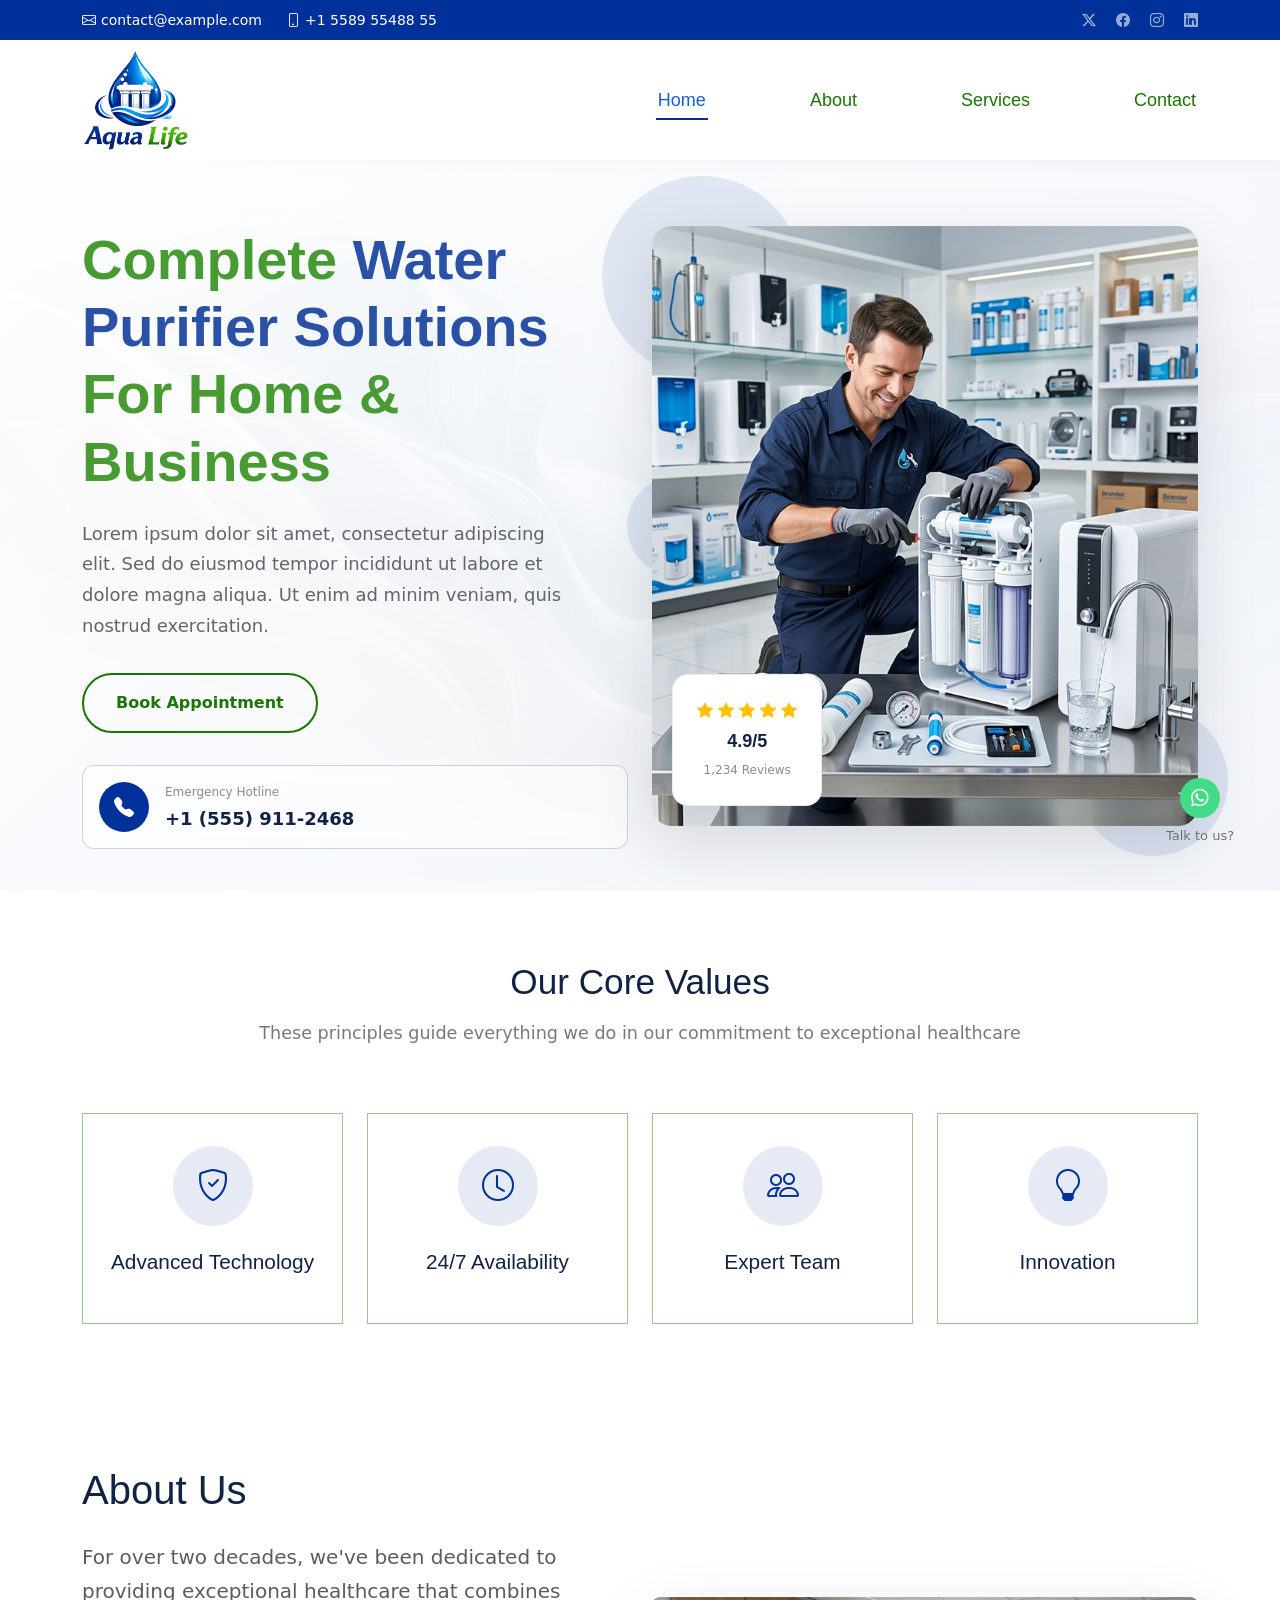
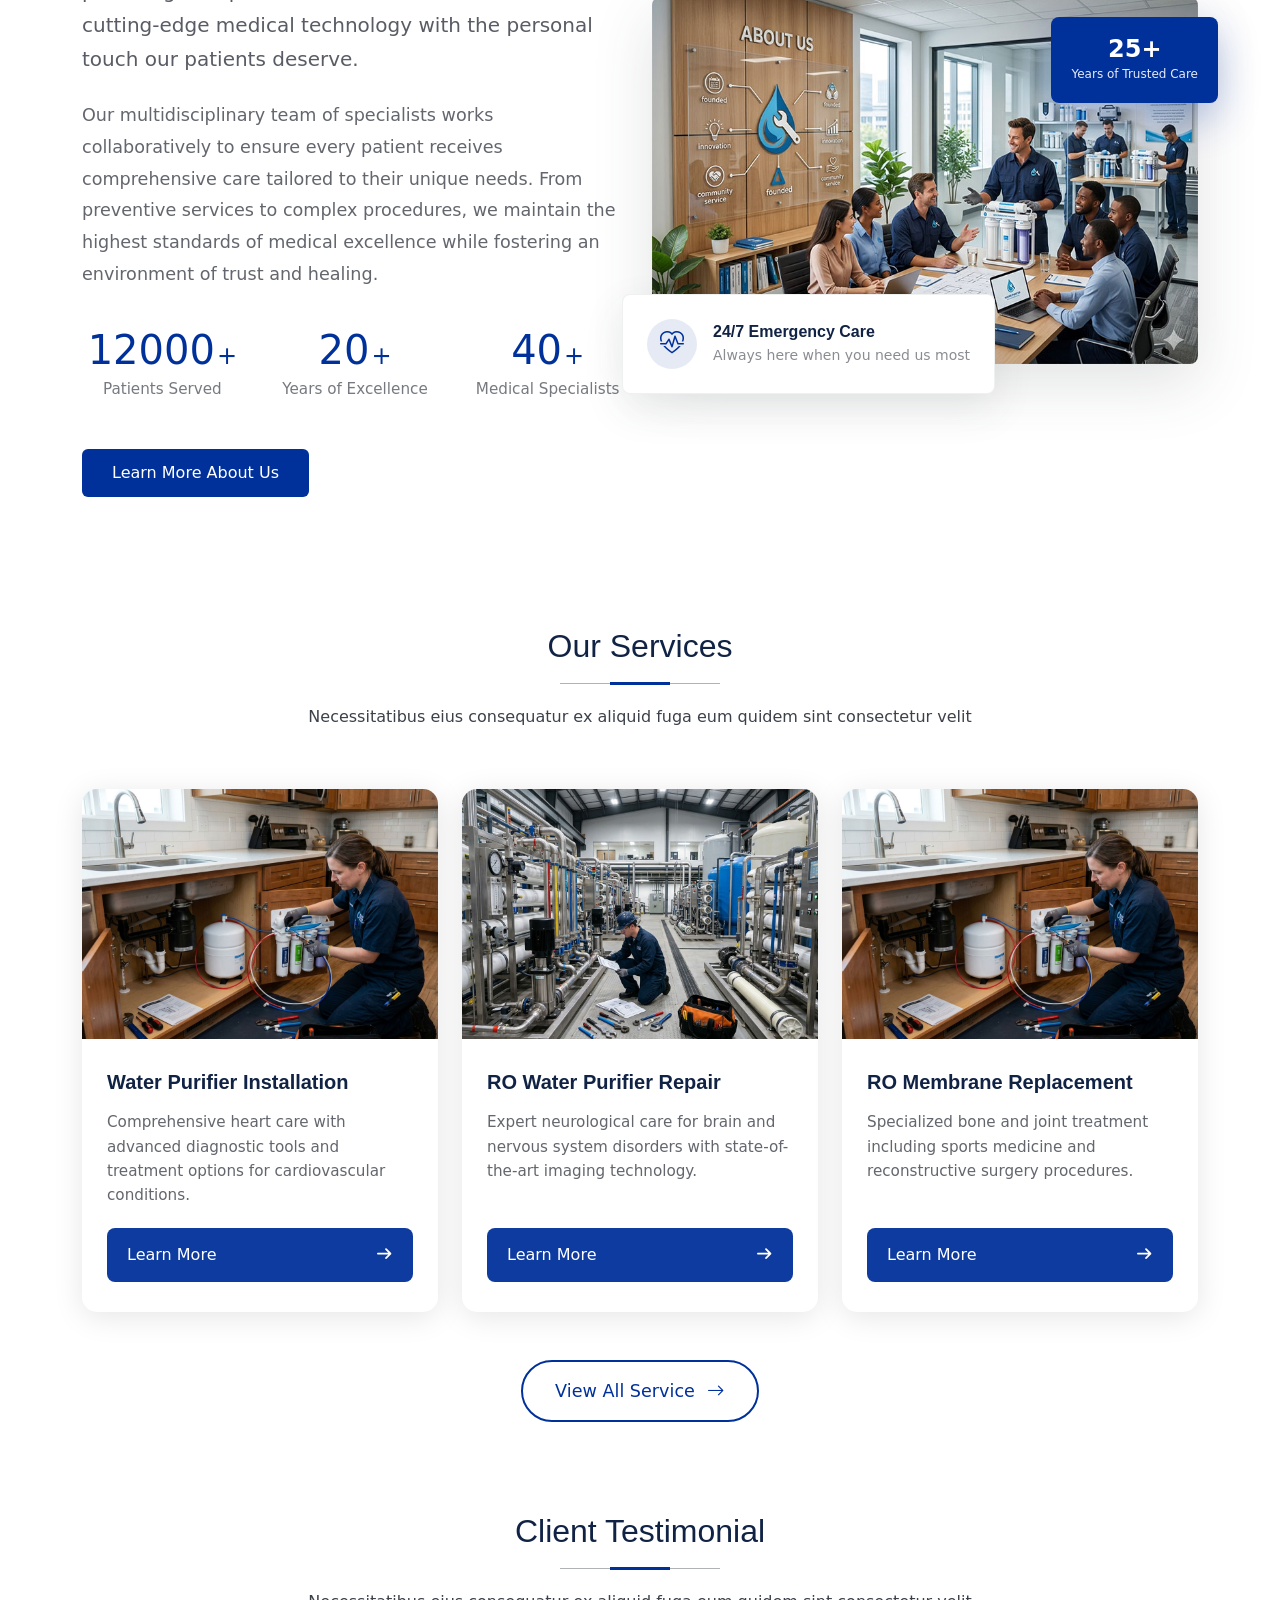
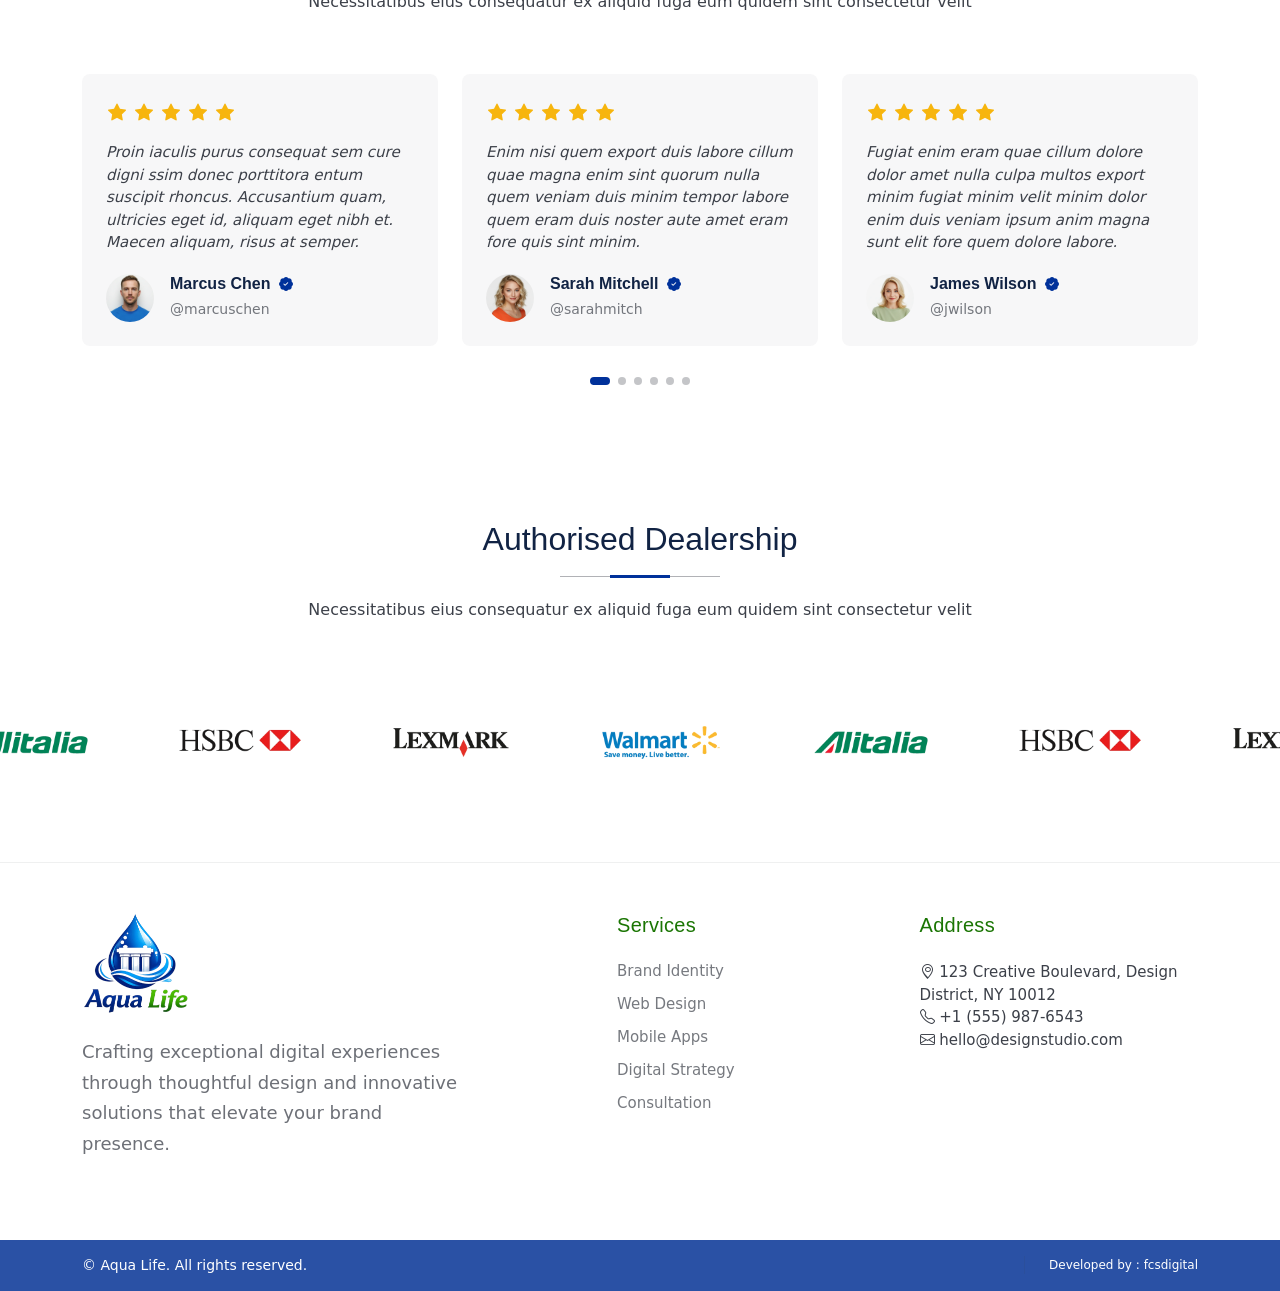
==== commit 1c747dbf: "Update index.html" ====
--- a/index.html
+++ b/index.html
@@ -370,7 +370,7 @@
         </div>
 
                 <div class="text-center mt-5" data-aos="fade-up" data-aos-delay="700">
-          <a href="doctors.html" class="btn-view-all">
+          <a href="service.html" class="btn-view-all">
             View All Service
             <i class="bi bi-arrow-right"></i>
           </a>
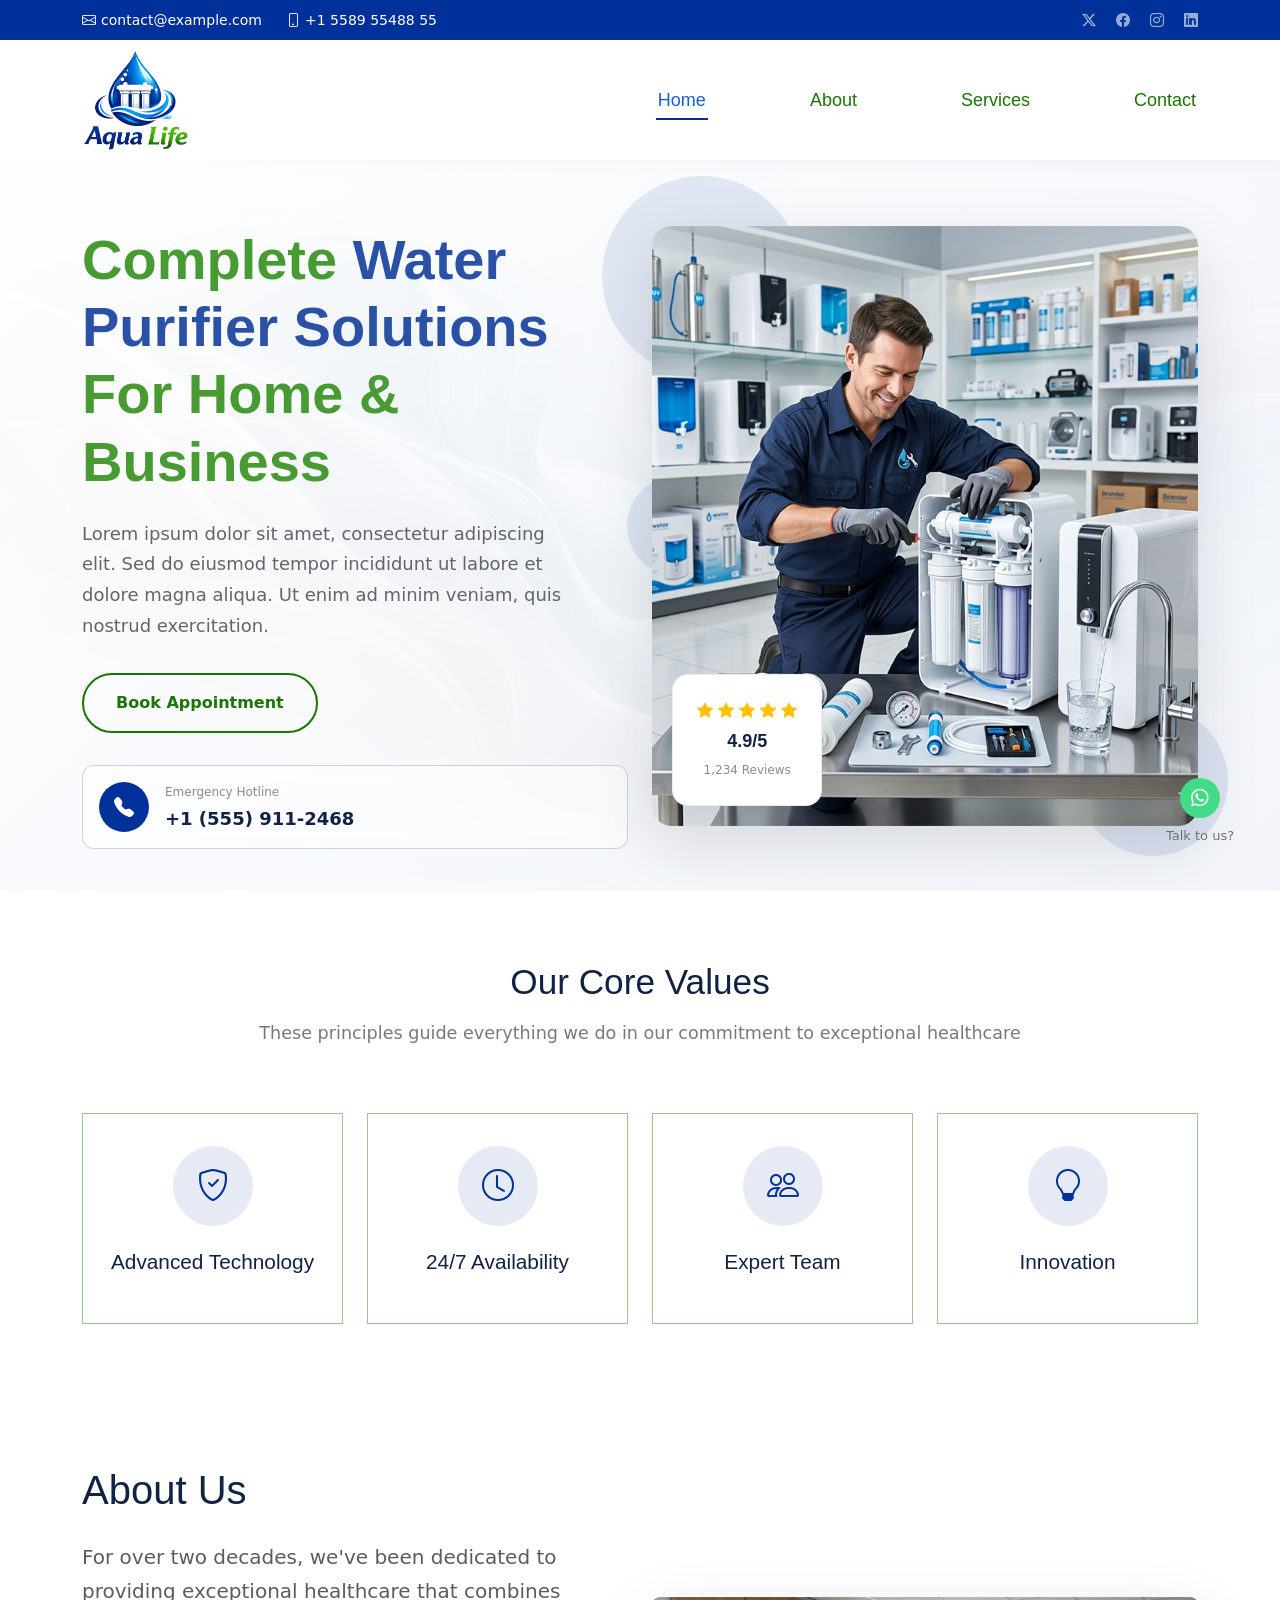
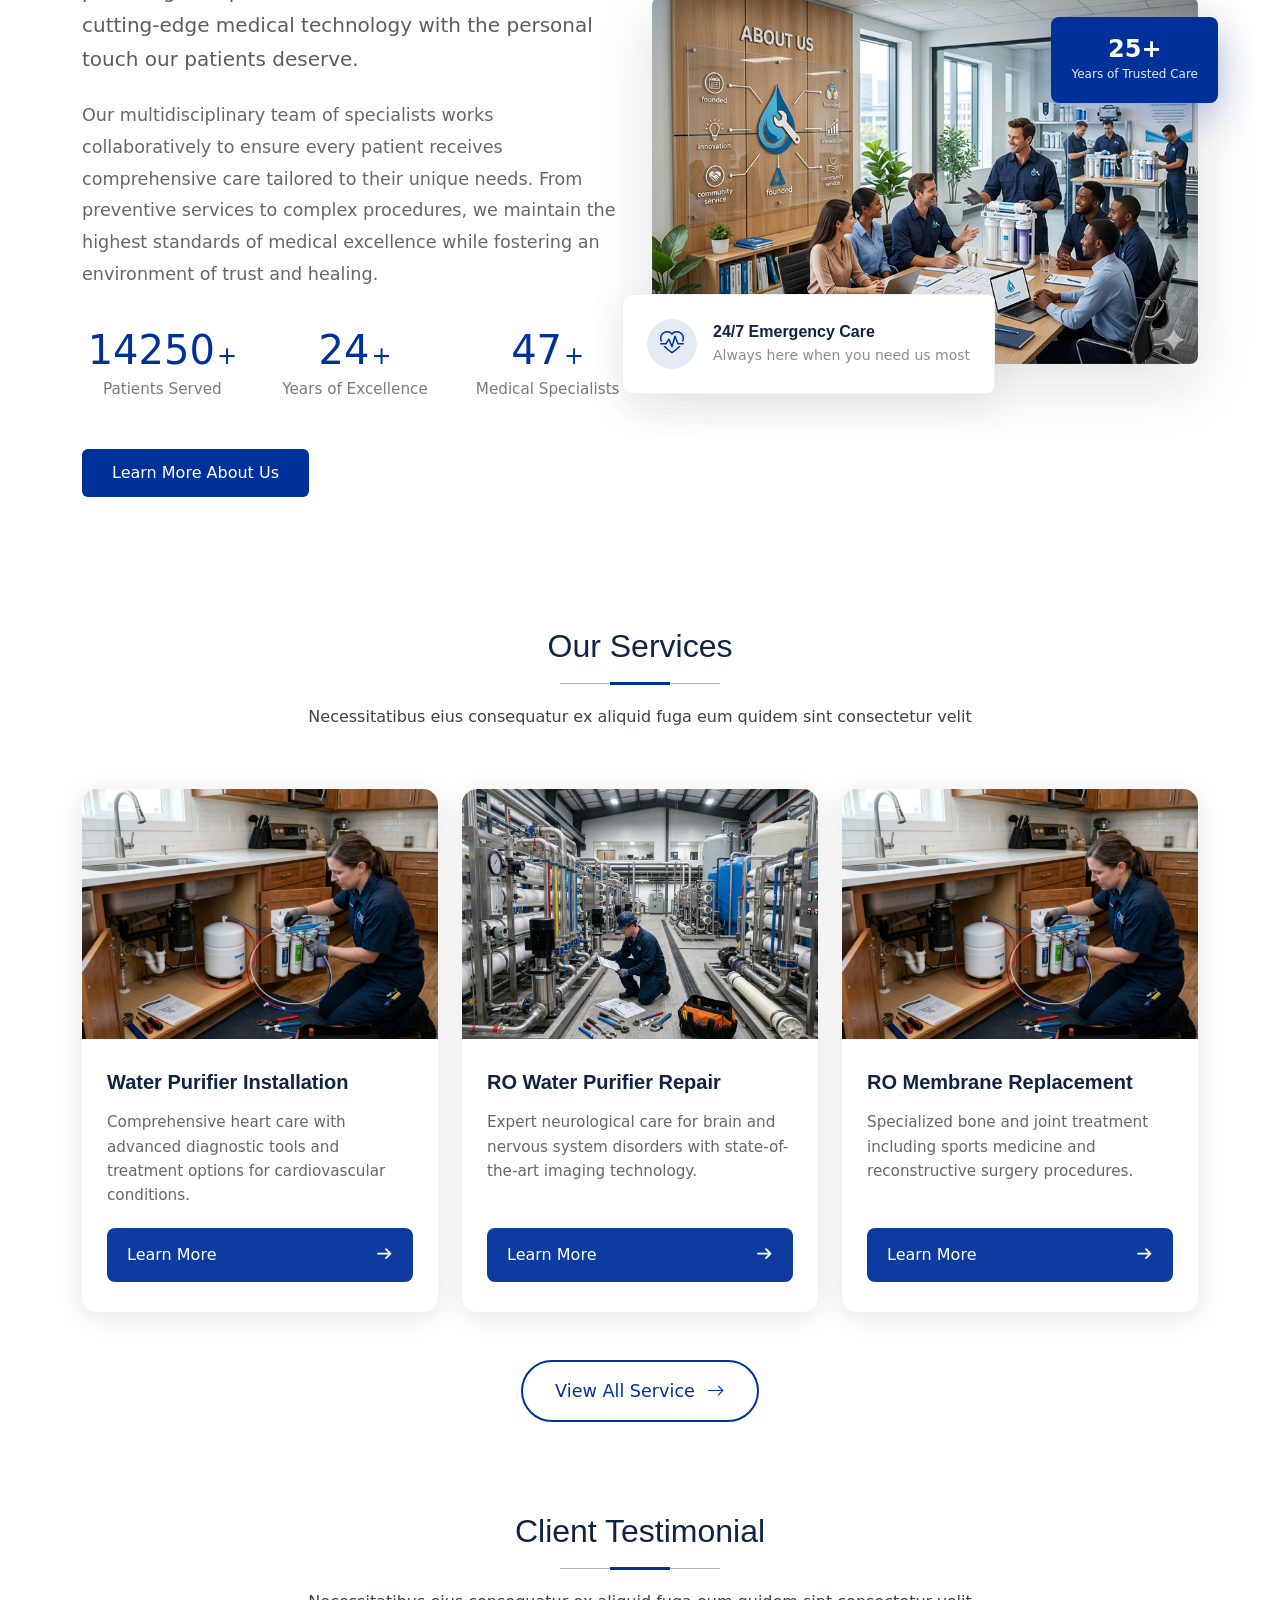
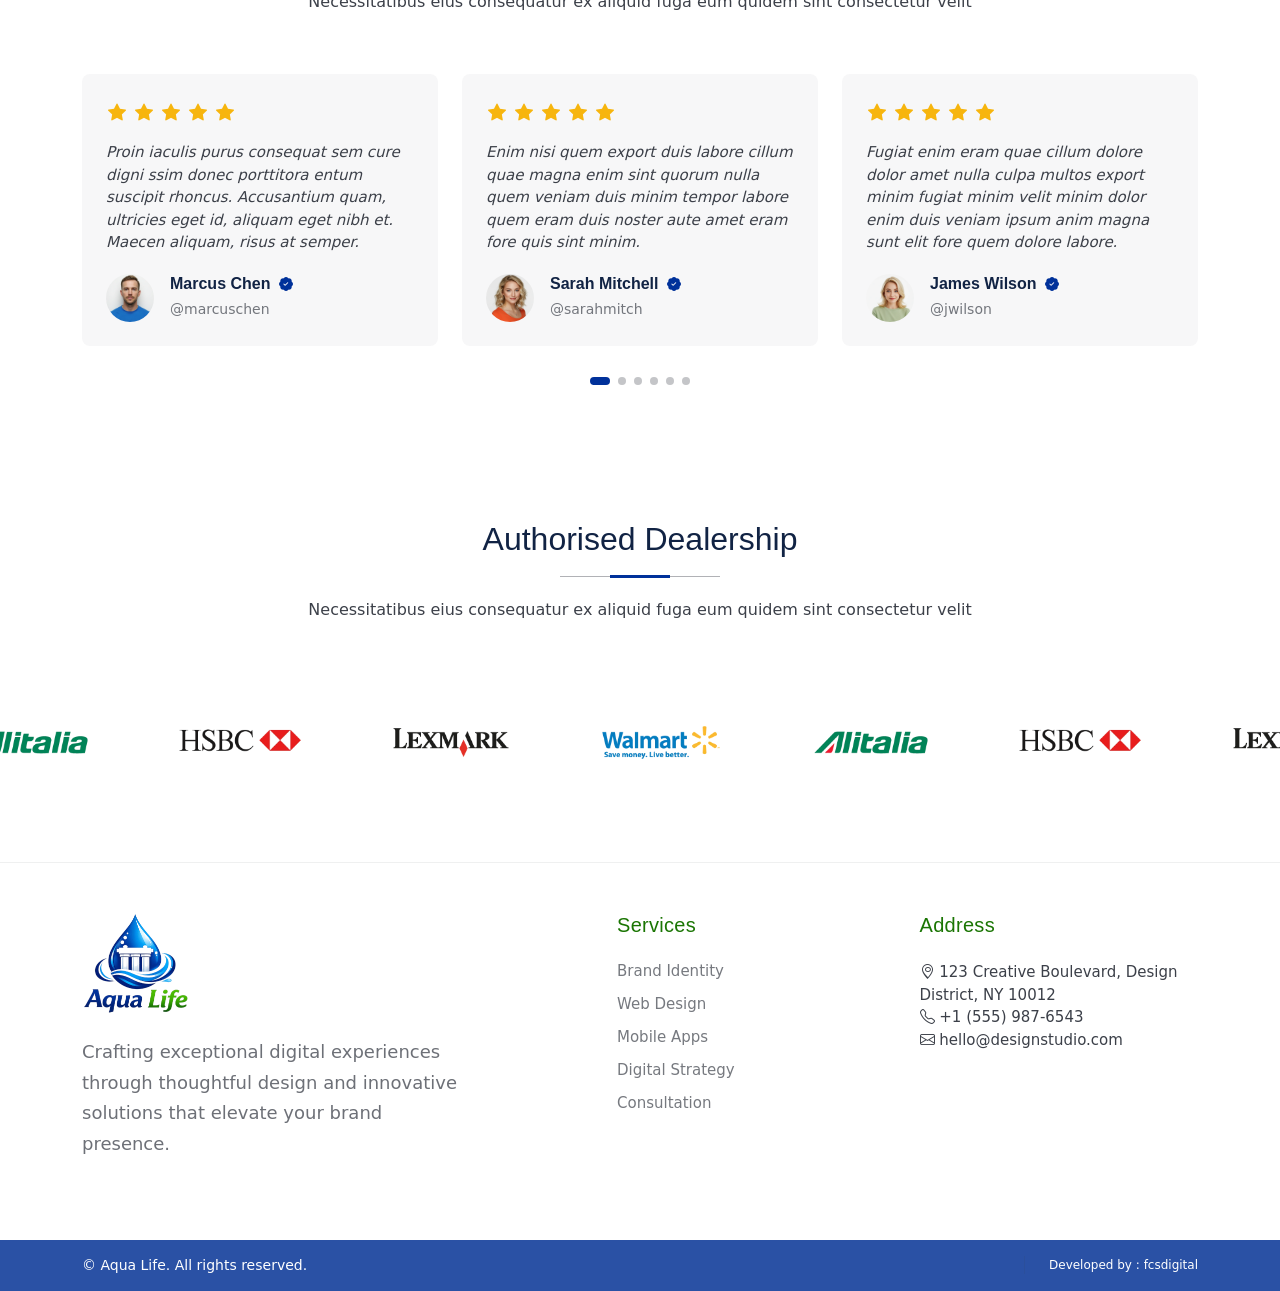
==== commit d63499c4: "Update link from service.html to services.html" ====
--- a/index.html
+++ b/index.html
@@ -370,7 +370,7 @@
         </div>
 
                 <div class="text-center mt-5" data-aos="fade-up" data-aos-delay="700">
-          <a href="service.html" class="btn-view-all">
+          <a href="services.html" class="btn-view-all">
             View All Service
             <i class="bi bi-arrow-right"></i>
           </a>
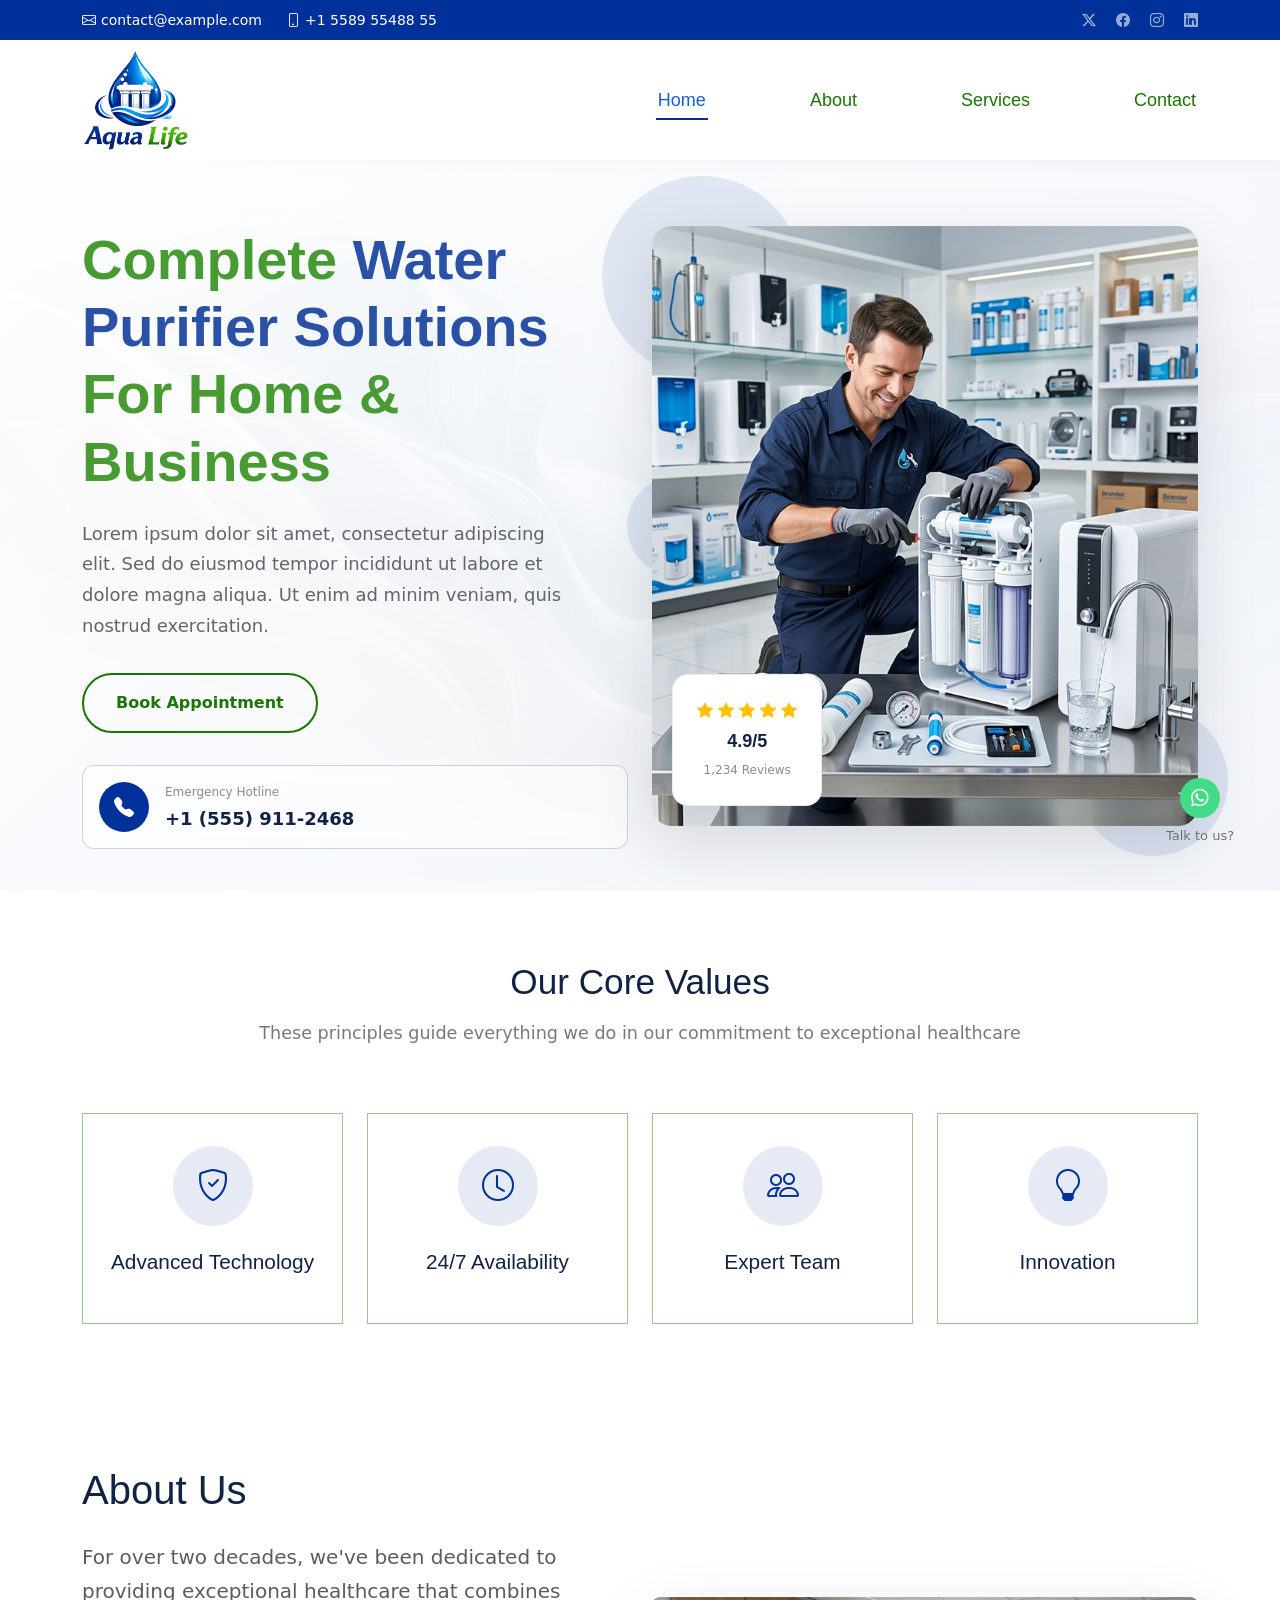
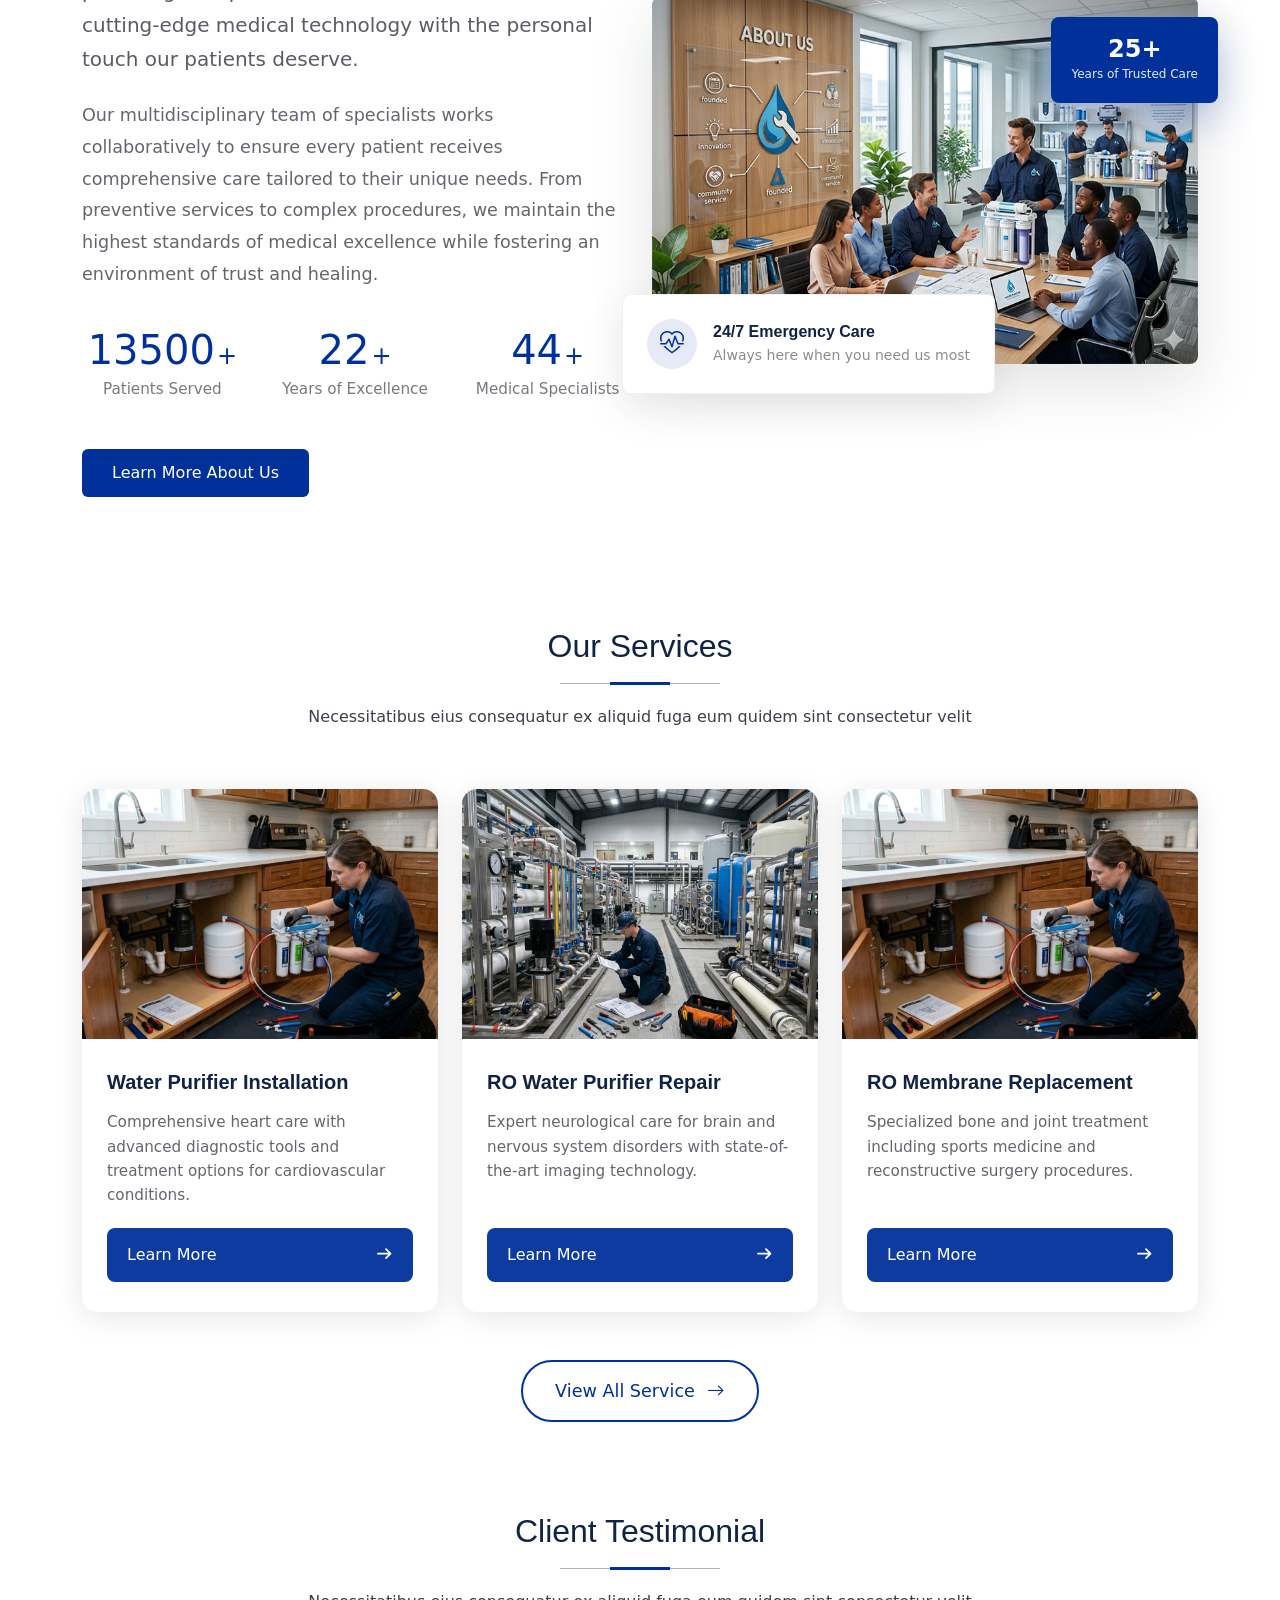
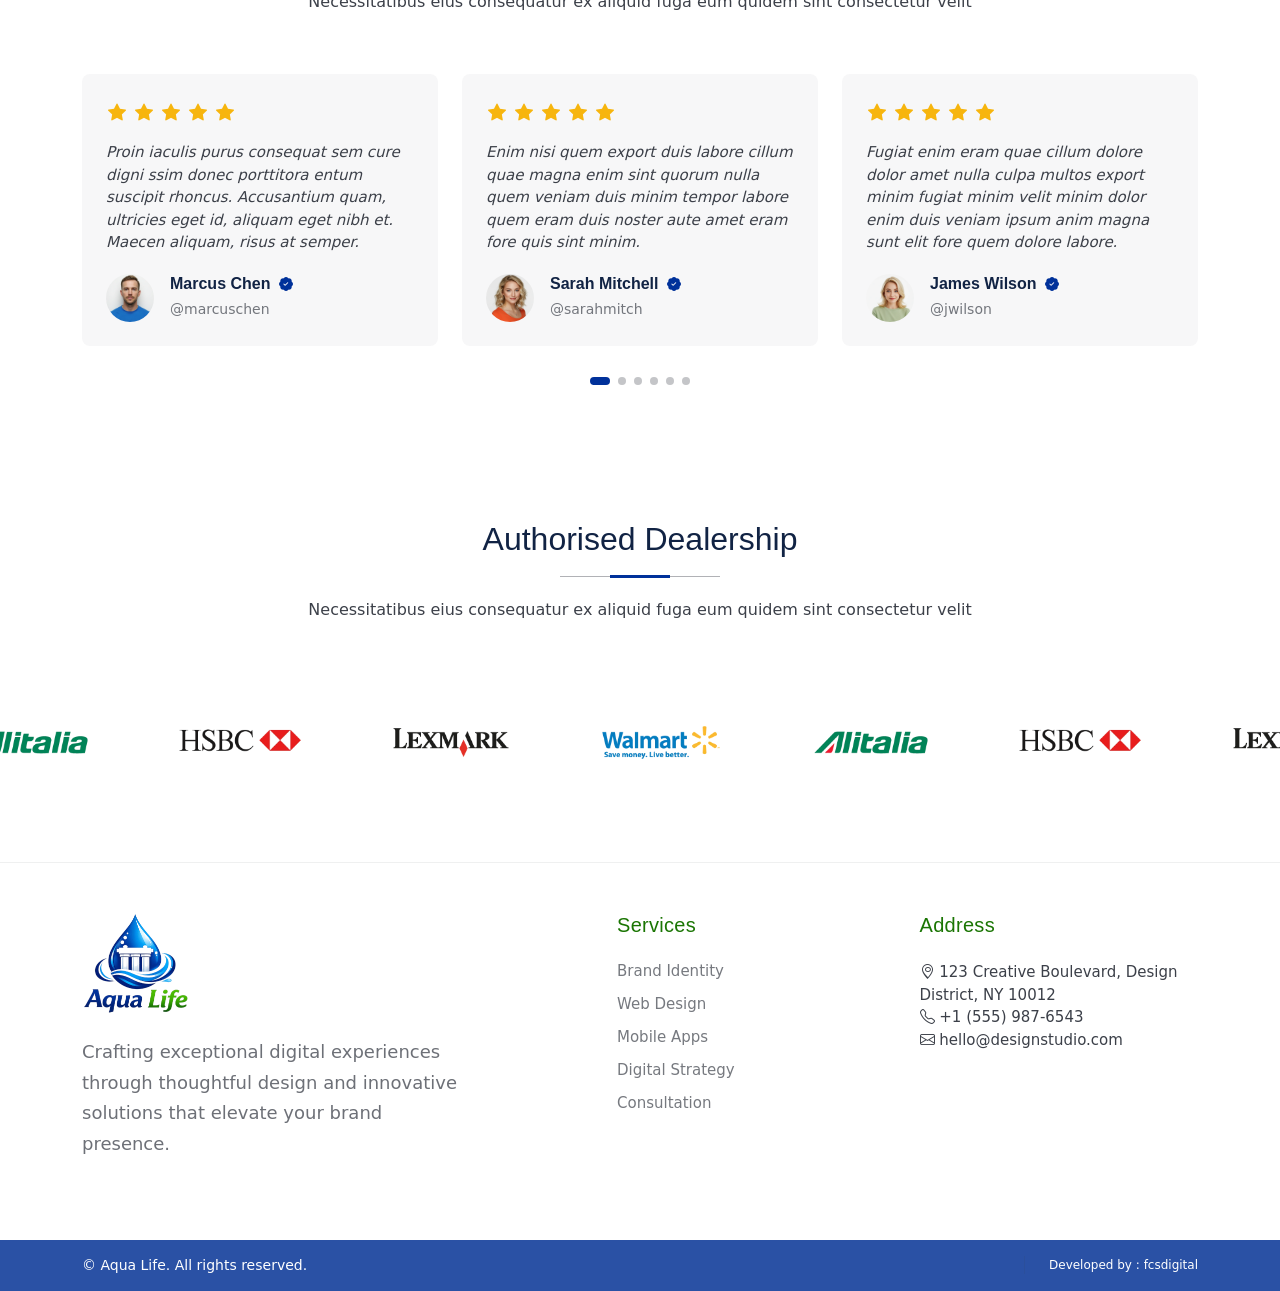
==== commit 862212e5: "Change appointment link to contact page" ====
--- a/index.html
+++ b/index.html
@@ -106,7 +106,7 @@
 
               <div class="hero-actions" data-aos="fade-right" data-aos-delay="600">
 
-                <a href="appointment.html" class="btn btn-outline glightbox">Book Appointment</a>
+                <a href="contact.html" class="btn btn-outline glightbox">Book Appointment</a>
               </div>
 
               <div class="emergency-contact" data-aos="fade-right" data-aos-delay="700">
